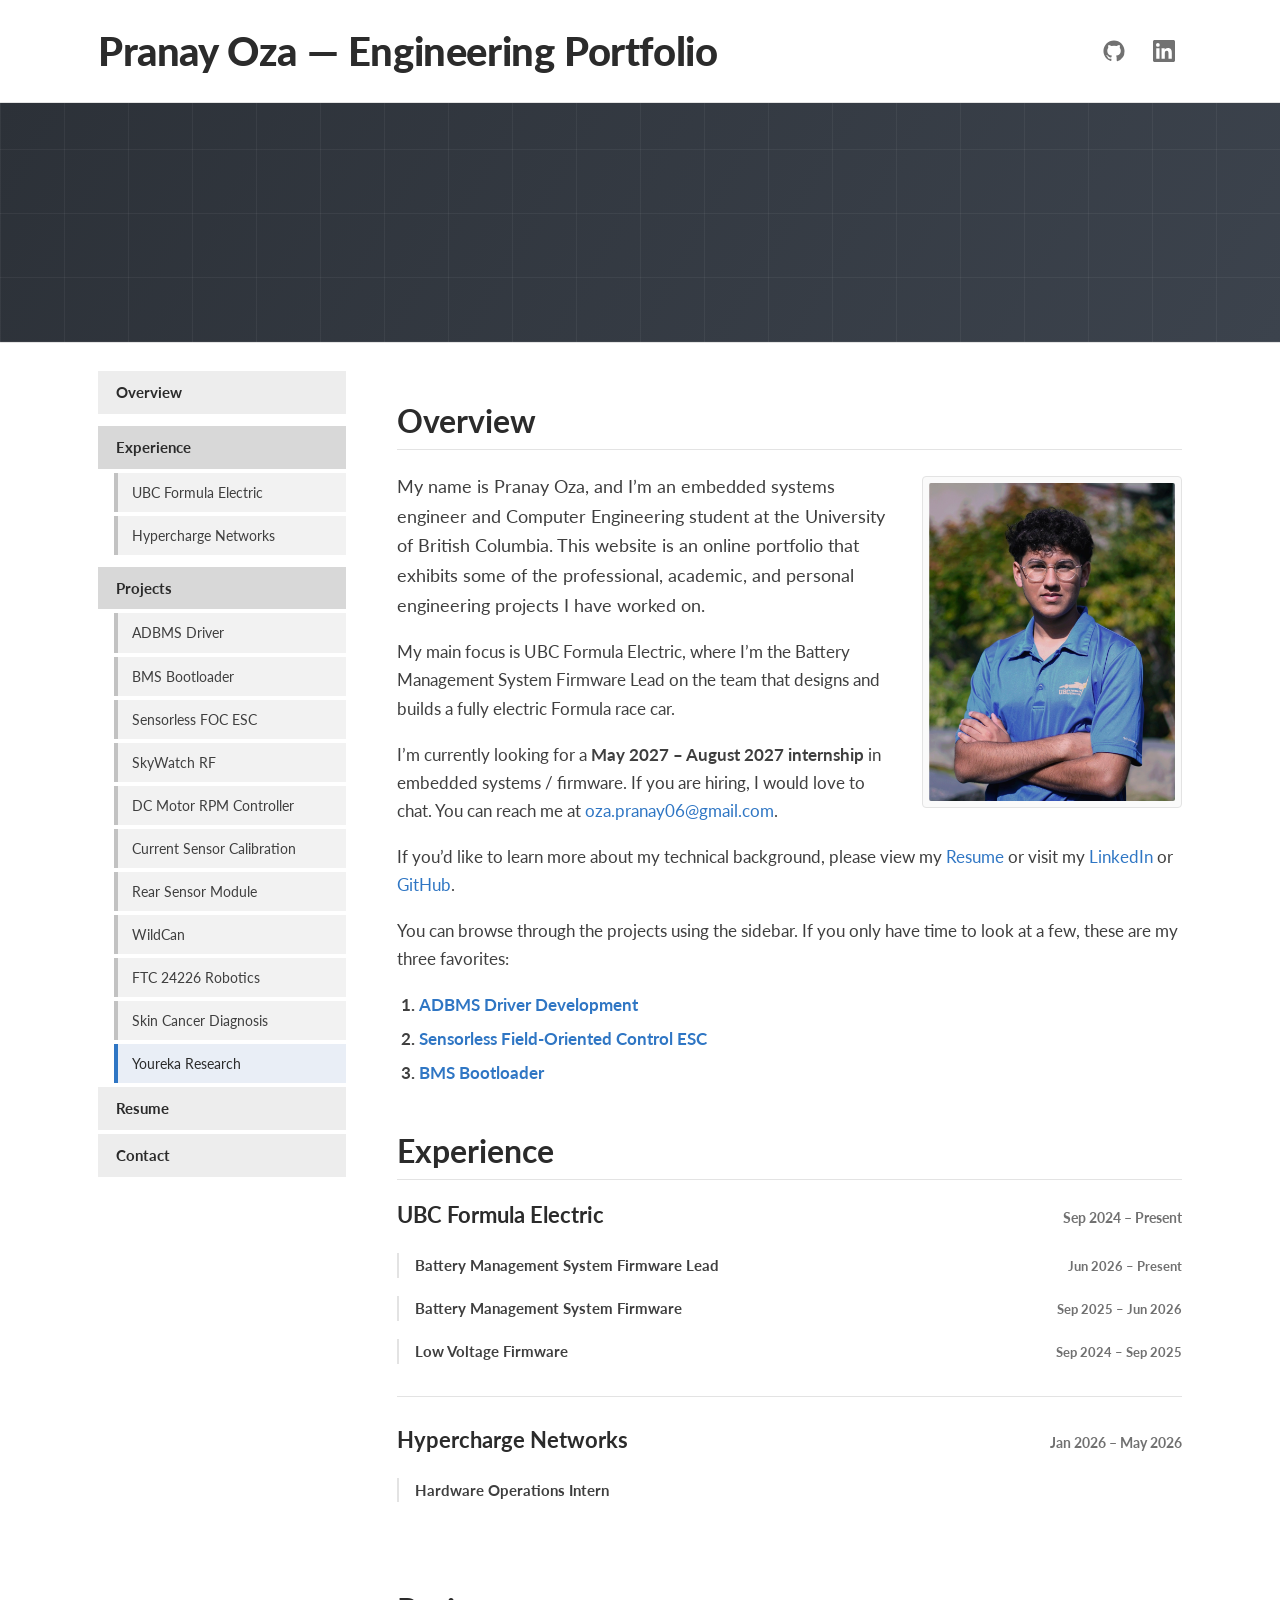
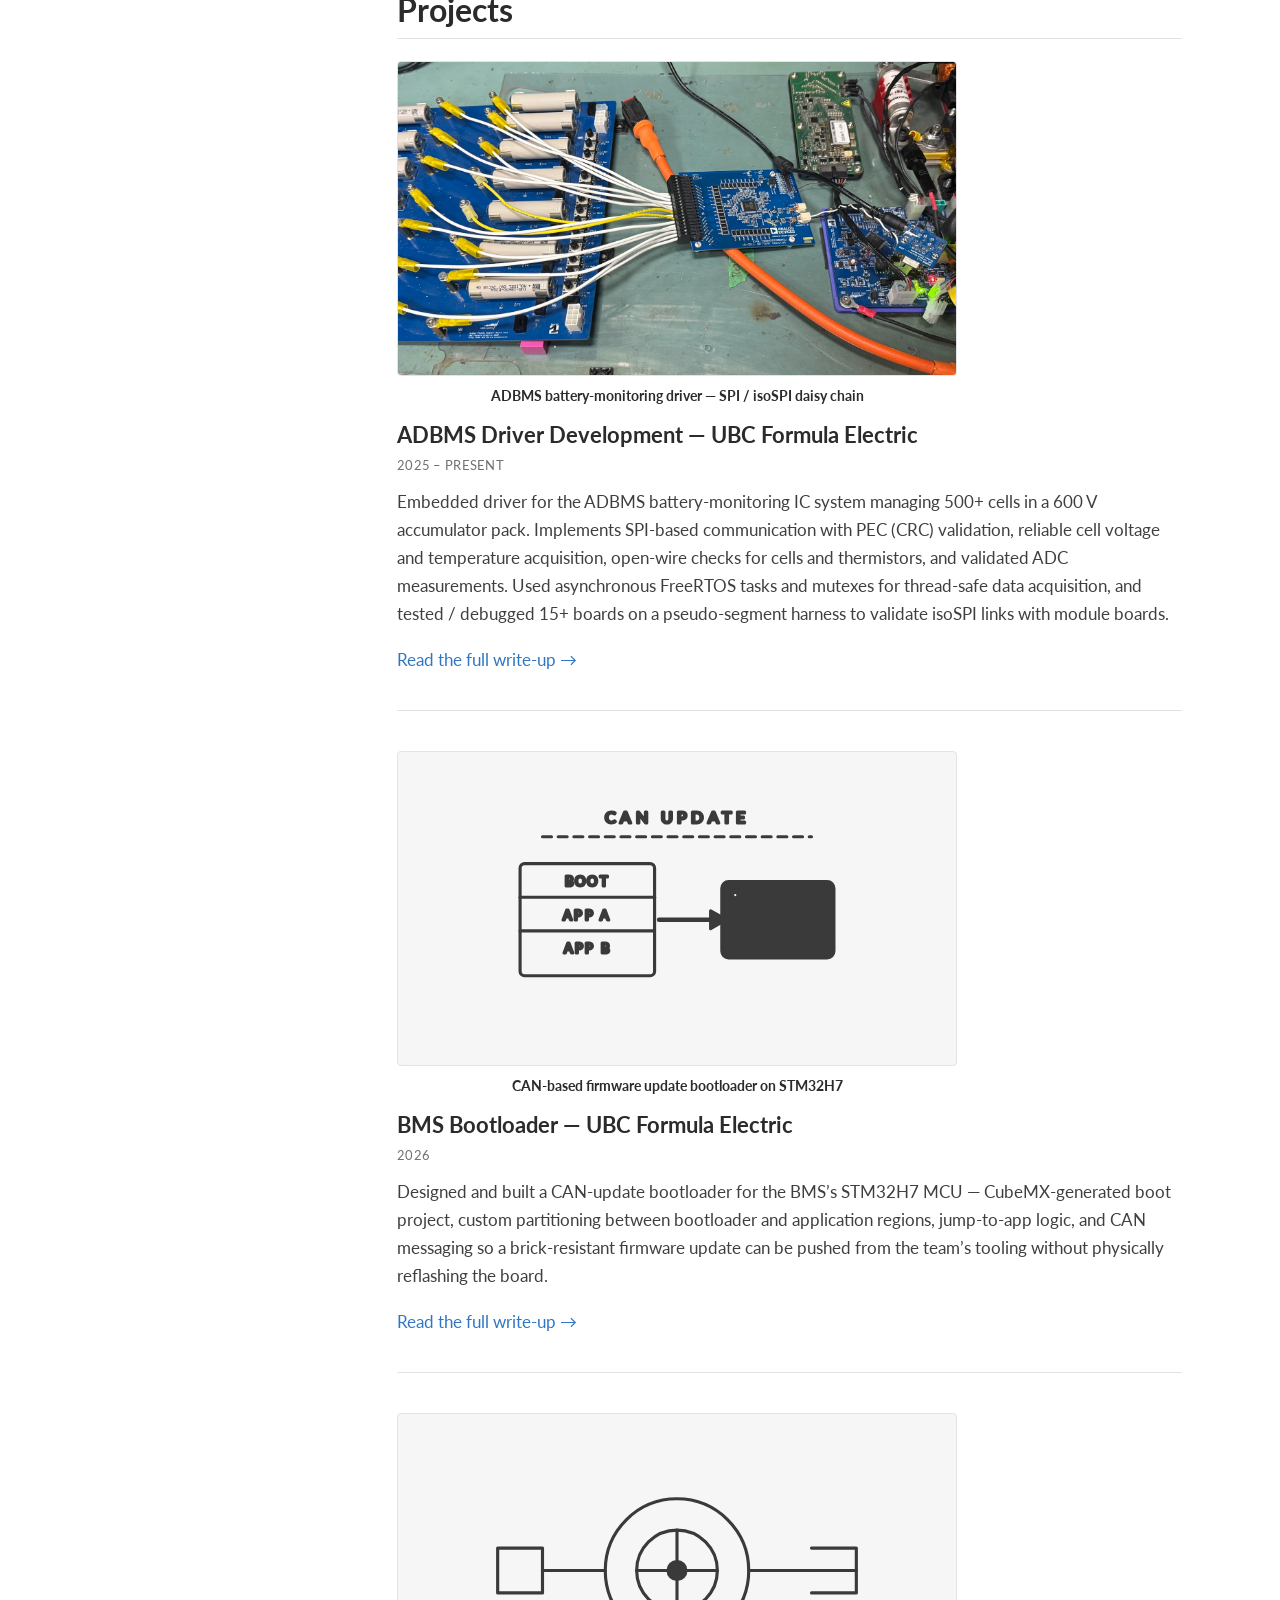
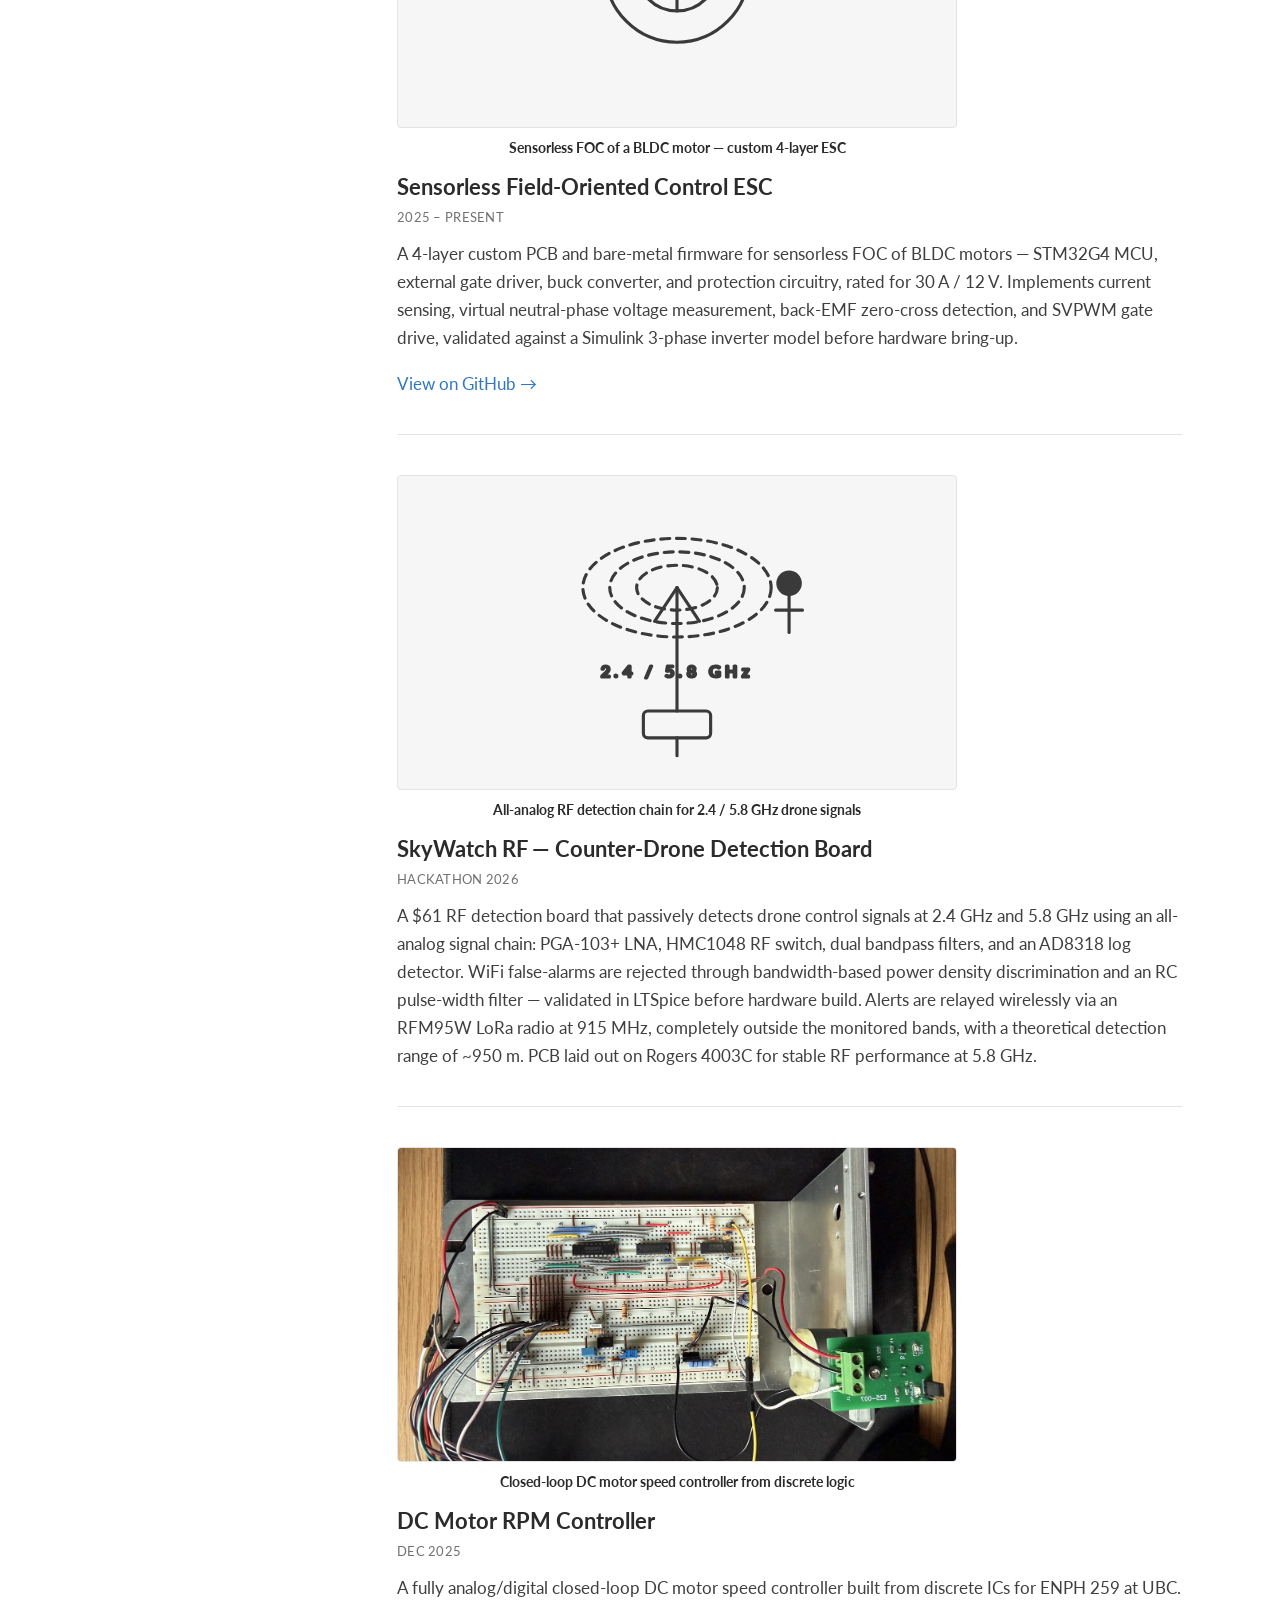
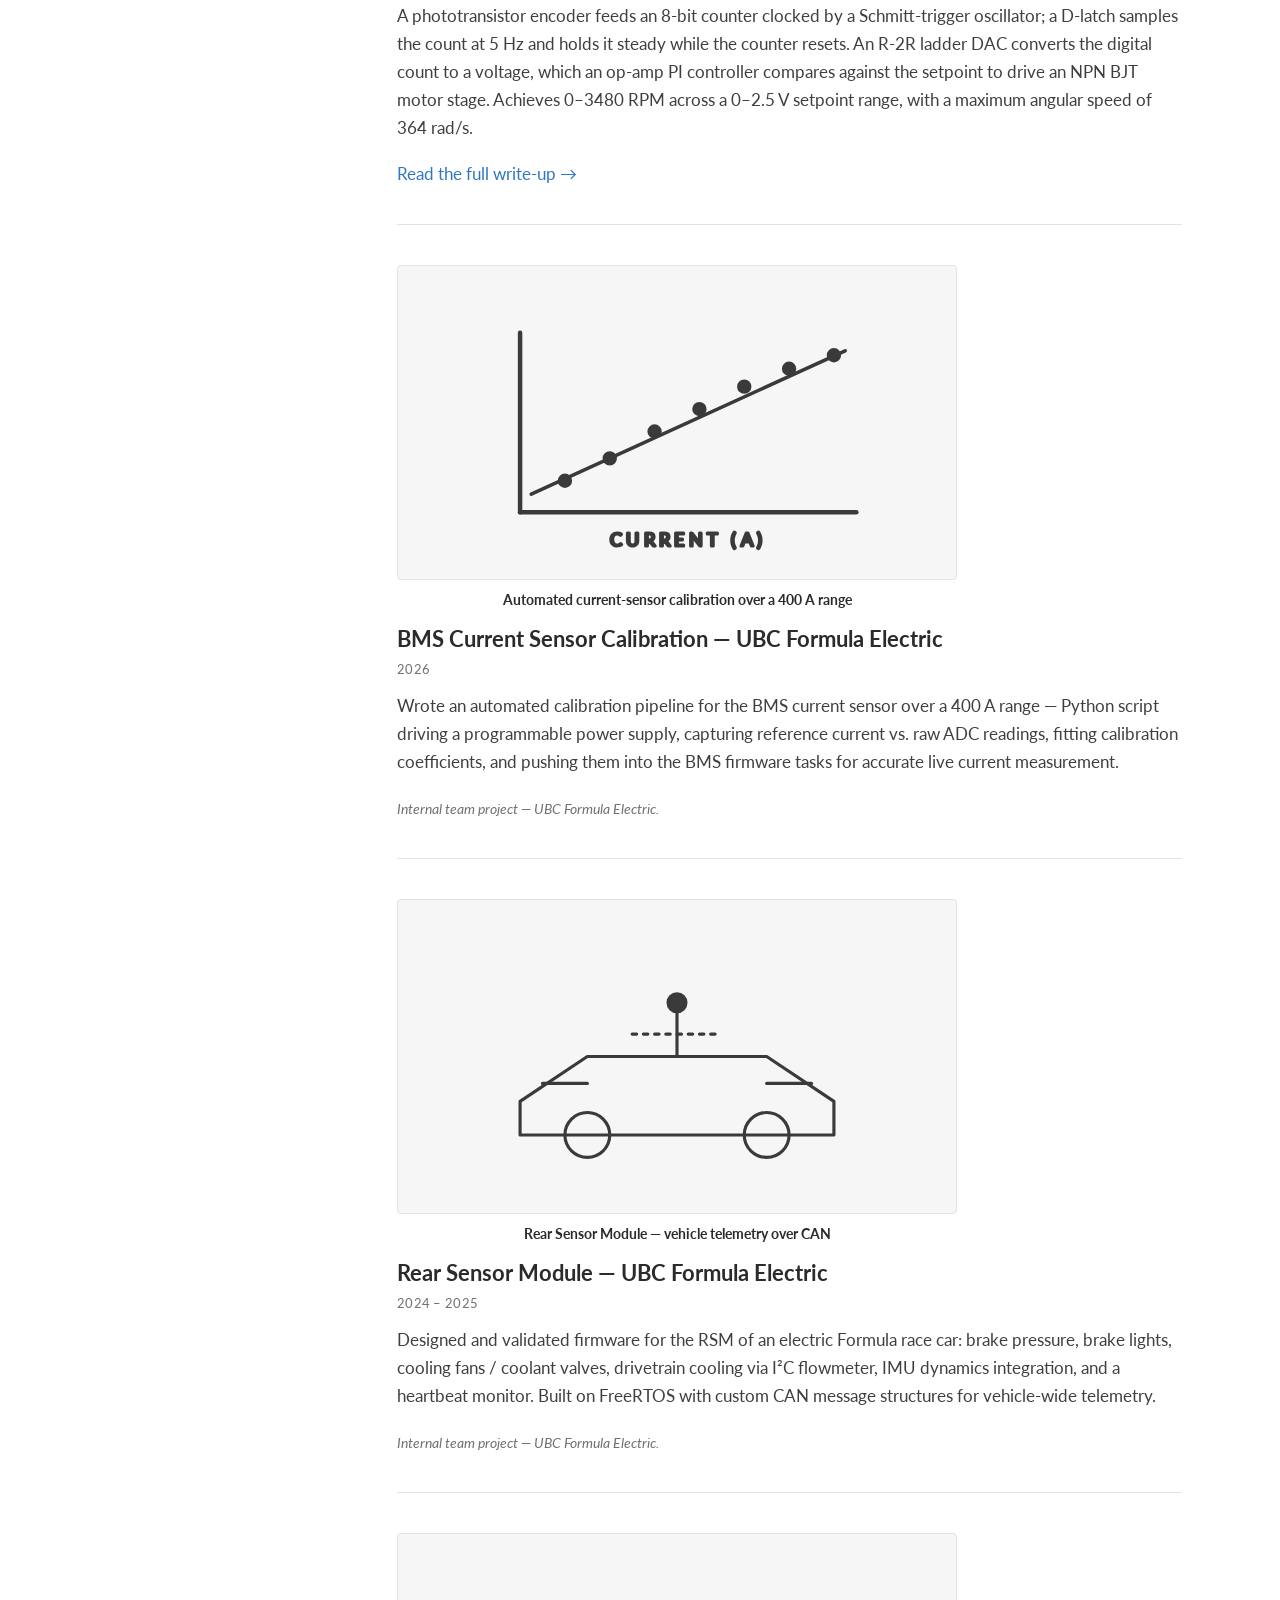
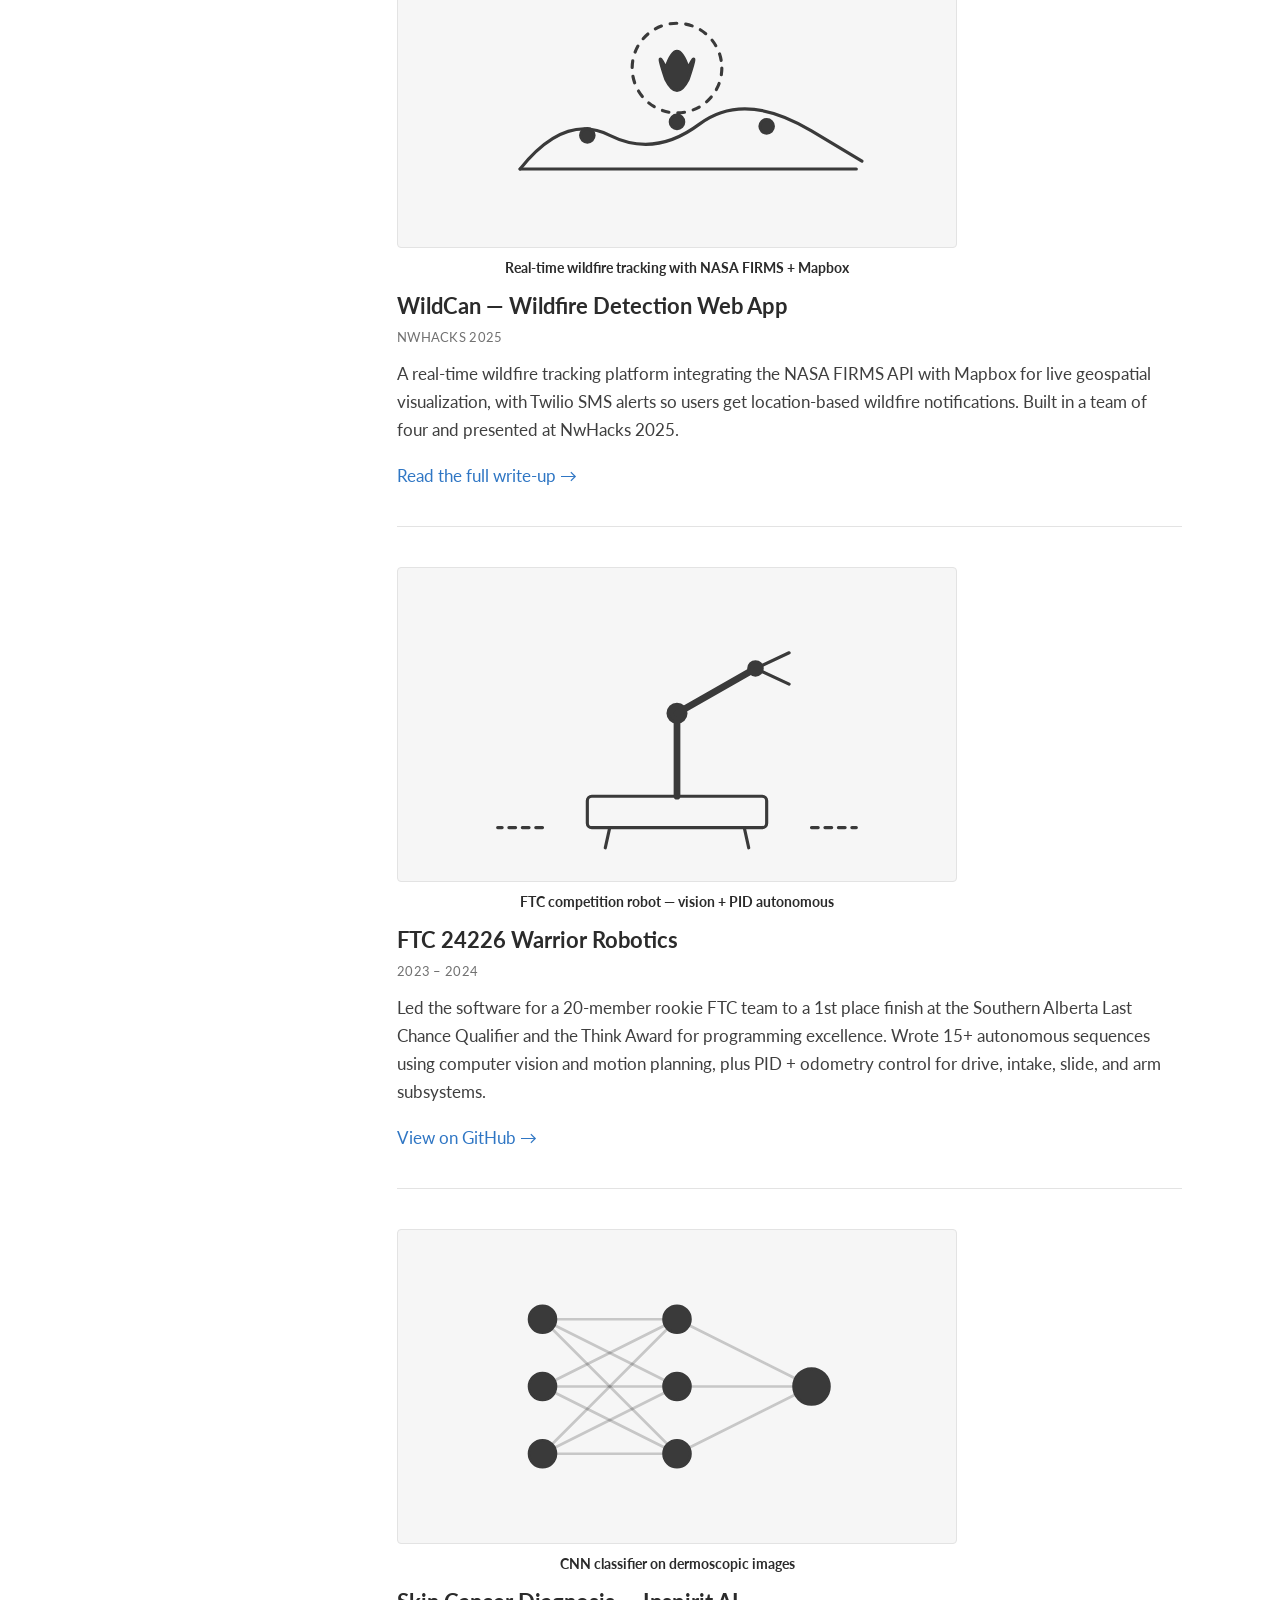
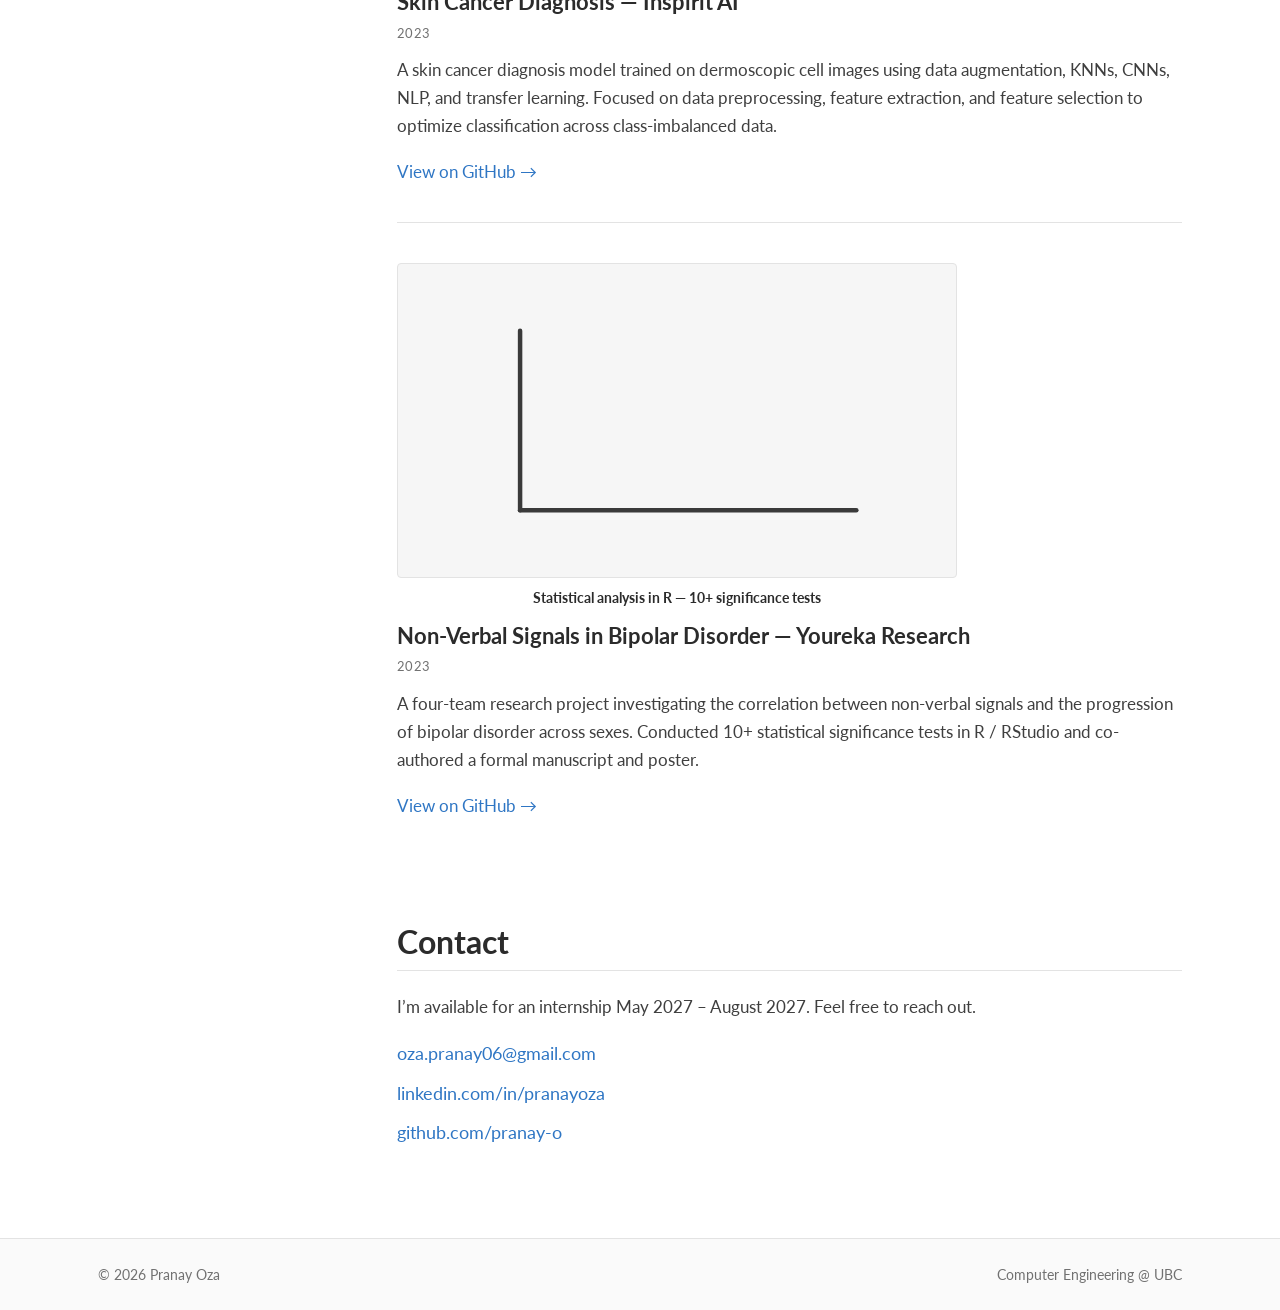
==== index.html @ 526ee26c "Add WildCan write-up page with live-app screenshots; sidebar sticky, date-only project metas, overvi" ====
<!doctype html>
<html lang="en">
<head>
  <meta charset="utf-8" />
  <meta name="viewport" content="width=device-width, initial-scale=1" />
  <title>Pranay Oza — Portfolio</title>
  <meta name="description" content="Pranay Oza — Computer Engineering student at UBC and embedded systems / firmware engineer. Portfolio of professional, academic, and personal engineering projects." />
  <link rel="icon" type="image/svg+xml" href="assets/favicon.svg" />
  <link rel="preconnect" href="https://fonts.googleapis.com" />
  <link rel="preconnect" href="https://fonts.gstatic.com" crossorigin />
  <link rel="stylesheet" href="https://fonts.googleapis.com/css2?family=Lato:wght@400;700;900&display=swap" />
  <link rel="stylesheet" href="styles.css" />
</head>
<body>
  <div class="topbar">
    <div class="topbar-inner">
      <h1 class="site-title">Pranay Oza &mdash; Engineering Portfolio</h1>
      <div class="topbar-socials">
        <a href="https://github.com/pranay-o" target="_blank" rel="noopener" aria-label="GitHub">
          <svg width="22" height="22" viewBox="0 0 24 24" fill="currentColor" aria-hidden="true"><path d="M12 .5C5.65.5.5 5.65.5 12c0 5.08 3.29 9.39 7.86 10.91.58.11.79-.25.79-.56v-2c-3.2.7-3.87-1.36-3.87-1.36-.52-1.32-1.27-1.67-1.27-1.67-1.04-.71.08-.7.08-.7 1.15.08 1.76 1.18 1.76 1.18 1.02 1.75 2.68 1.25 3.34.96.1-.74.4-1.25.72-1.54-2.55-.29-5.24-1.28-5.24-5.69 0-1.26.45-2.29 1.18-3.1-.12-.29-.51-1.46.11-3.04 0 0 .97-.31 3.18 1.18a11 11 0 0 1 5.78 0c2.21-1.49 3.18-1.18 3.18-1.18.62 1.58.23 2.75.11 3.04.74.81 1.18 1.84 1.18 3.1 0 4.42-2.69 5.39-5.26 5.68.41.36.78 1.05.78 2.13v3.16c0 .31.21.68.8.56A11.51 11.51 0 0 0 23.5 12C23.5 5.65 18.35.5 12 .5Z"/></svg>
        </a>
        <a href="https://www.linkedin.com/in/pranayoza/" target="_blank" rel="noopener" aria-label="LinkedIn">
          <svg width="22" height="22" viewBox="0 0 24 24" fill="currentColor" aria-hidden="true"><path d="M20.45 20.45h-3.55v-5.57c0-1.33-.02-3.05-1.86-3.05-1.86 0-2.15 1.45-2.15 2.95v5.67H9.34V9h3.41v1.56h.05c.48-.9 1.65-1.86 3.4-1.86 3.64 0 4.31 2.4 4.31 5.51v6.24ZM5.34 7.43a2.06 2.06 0 1 1 0-4.13 2.06 2.06 0 0 1 0 4.13Zm1.78 13.02H3.56V9h3.56v11.45ZM22.22 0H1.77C.79 0 0 .77 0 1.72v20.56C0 23.23.79 24 1.77 24h20.45c.99 0 1.78-.77 1.78-1.72V1.72C24 .77 23.21 0 22.22 0Z"/></svg>
        </a>
      </div>
    </div>
  </div>

  <div class="banner" aria-hidden="true"></div>

  <div class="layout">
    <aside class="sidebar">
      <button class="menu-toggle" aria-expanded="false" aria-controls="side-nav">Menu &#9662;</button>
      <nav id="side-nav" class="side-nav" aria-label="Portfolio sections">
        <a href="#overview" class="side-link active">Overview</a>

        <span class="side-link side-header">Experience</span>
        <a href="#exp-fe" class="side-link side-sub">UBC Formula Electric</a>
        <a href="#exp-hc" class="side-link side-sub">Hypercharge Networks</a>

        <span class="side-link side-header">Projects</span>
        <a href="#p-adbms" class="side-link side-sub">ADBMS Driver</a>
        <a href="#p-bootloader" class="side-link side-sub">BMS Bootloader</a>
        <a href="#p-foc" class="side-link side-sub">Sensorless FOC ESC</a>
        <a href="#p-skywatch" class="side-link side-sub">SkyWatch RF</a>
        <a href="#p-rpm" class="side-link side-sub">DC Motor RPM Controller</a>
        <a href="#p-calibration" class="side-link side-sub">Current Sensor Calibration</a>
        <a href="#p-rsm" class="side-link side-sub">Rear Sensor Module</a>
        <a href="#p-wildcan" class="side-link side-sub">WildCan</a>
        <a href="#p-ftc" class="side-link side-sub">FTC 24226 Robotics</a>
        <a href="#p-skin" class="side-link side-sub">Skin Cancer Diagnosis</a>
        <a href="#p-research" class="side-link side-sub">Youreka Research</a>

        <a href="resume.html" class="side-link">Resume</a>
        <a href="#contact" class="side-link">Contact</a>
      </nav>
    </aside>

    <main class="doc">

      <!-- ============ OVERVIEW ============ -->
      <section id="overview" class="doc-section" data-animate>
        <h2>Overview</h2>
        <div class="overview-photo">
          <img src="assets/headshot.jpg" alt="Pranay Oza" />
        </div>
        <p class="doc-lede">
          My name is Pranay Oza, and I&rsquo;m an embedded systems engineer and Computer Engineering student at the University of British Columbia. This website is an online portfolio that exhibits some of the professional, academic, and personal engineering projects I have worked on.
        </p>
        <p>
          My main focus is UBC Formula Electric, where I&rsquo;m the Battery Management System Firmware Lead on the team that designs and builds a fully electric Formula race car.
        </p>
        <p>I&rsquo;m currently looking for a <strong>May 2027 &ndash; August 2027 internship</strong> in embedded systems / firmware. If you are hiring, I would love to chat. You can reach me at <a href="mailto:oza.pranay06@gmail.com">oza.pranay06@gmail.com</a>.</p>
        <p>If you&rsquo;d like to learn more about my technical background, please view my <a href="resume.html">Resume</a> or visit my <a href="https://www.linkedin.com/in/pranayoza/" target="_blank" rel="noopener">LinkedIn</a> or <a href="https://github.com/pranay-o" target="_blank" rel="noopener">GitHub</a>.</p>
        <p>You can browse through the projects using the sidebar. If you only have time to look at a few, these are my three favorites:</p>
        <ol class="fav-list">
          <li><a href="adbms-driver.html">ADBMS Driver Development</a></li>
          <li><a href="https://github.com/pranay-o" target="_blank" rel="noopener">Sensorless Field-Oriented Control ESC</a></li>
          <li><a href="bms-bootloader.html">BMS Bootloader</a></li>
        </ol>
      </section>

      <!-- ============ EXPERIENCE ============ -->
      <section class="doc-section" data-animate>
        <h2>Experience</h2>

        <div id="exp-fe" class="entry">
          <div class="entry-head">
            <h3>UBC Formula Electric</h3>
            <span class="entry-date">Sep 2024 &ndash; Present</span>
          </div>
          <div class="entry-sub">
            <div class="entry-sub-head">
              <p class="entry-sub-title">Battery Management System Firmware Lead</p>
              <span class="entry-sub-date">Jun 2026 &ndash; Present</span>
            </div>
          </div>

          <div class="entry-sub">
            <div class="entry-sub-head">
              <p class="entry-sub-title">Battery Management System Firmware</p>
              <span class="entry-sub-date">Sep 2025 &ndash; Jun 2026</span>
            </div>
          </div>

          <div class="entry-sub">
            <div class="entry-sub-head">
              <p class="entry-sub-title">Low Voltage Firmware</p>
              <span class="entry-sub-date">Sep 2024 &ndash; Sep 2025</span>
            </div>
          </div>
        </div>

        <div id="exp-hc" class="entry">
          <div class="entry-head">
            <h3>Hypercharge Networks</h3>
            <span class="entry-date">Jan 2026 &ndash; May 2026</span>
          </div>
          <div class="entry-sub">
            <div class="entry-sub-head">
              <p class="entry-sub-title">Hardware Operations Intern</p>
            </div>
          </div>
        </div>
      </section>

      <!-- ============ PROJECTS ============ -->
      <section class="doc-section" data-animate>
        <h2>Projects</h2>

        <article id="p-adbms" class="project-block">
          <figure class="figure">
            <div class="figure-frame figure-frame--photo">
              <img class="figure-photo" src="assets/adbms-segment-test.jpg" alt="Pseudo-segment test harness: a UBC Formula Electric segment board populated with 18650 Molicel cells, wired into an Analog Devices 16-cell ADBMS battery-monitor evaluation board and a BMS board over CAN" loading="lazy" />
            </div>
            <figcaption class="figure-cap">ADBMS battery-monitoring driver &mdash; SPI / isoSPI daisy chain</figcaption>
          </figure>
          <h3>ADBMS Driver Development &mdash; UBC Formula Electric</h3>
          <p class="project-meta"><span>2025 &ndash; Present</span></p>
          <p>Embedded driver for the ADBMS battery-monitoring IC system managing 500+ cells in a 600&nbsp;V accumulator pack. Implements SPI-based communication with PEC (CRC) validation, reliable cell voltage and temperature acquisition, open-wire checks for cells and thermistors, and validated ADC measurements. Used asynchronous FreeRTOS tasks and mutexes for thread-safe data acquisition, and tested / debugged 15+ boards on a pseudo-segment harness to validate isoSPI links with module boards.</p>
          <a href="adbms-driver.html">Read the full write-up &rarr;</a>
        </article>

        <article id="p-bootloader" class="project-block">
          <figure class="figure">
            <div class="figure-frame art-bootloader" aria-hidden="true">
              <svg viewBox="0 0 200 120" class="art-svg">
                <g fill="none" stroke="currentColor" stroke-width="1.4" stroke-linecap="round" stroke-linejoin="round">
                  <rect x="30" y="40" width="60" height="50" rx="2"/>
                  <line x1="30" y1="55" x2="90" y2="55"/><line x1="30" y1="70" x2="90" y2="70"/>
                  <text x="60" y="50" text-anchor="middle" font-family="Lato" font-size="6" fill="currentColor" letter-spacing="1">BOOT</text>
                  <text x="60" y="65" text-anchor="middle" font-family="Lato" font-size="6" fill="currentColor" letter-spacing="1">APP A</text>
                  <text x="60" y="80" text-anchor="middle" font-family="Lato" font-size="6" fill="currentColor" letter-spacing="1">APP B</text>
                  <line class="pulse-line" x1="92" y1="65" x2="118" y2="65" stroke-width="2"/>
                  <polygon class="pulse-line" points="115,61 122,65 115,69" fill="currentColor" style="animation-delay:.2s"/>
                  <rect x="120" y="48" width="50" height="34" rx="3" fill="currentColor"/>
                  <circle cx="126" cy="54" r="1.2" fill="#f6f6f6"/>
                  <text x="145" y="69" text-anchor="middle" font-family="Lato" font-size="8" fill="#f6f6f6" letter-spacing="1">STM32H7</text>
                  <line class="pulse-line" x1="40" y1="28" x2="160" y2="28" stroke-dasharray="4 3"/>
                  <text x="100" y="22" text-anchor="middle" font-family="Lato" font-size="7" fill="currentColor" letter-spacing="2">CAN UPDATE</text>
                </g>
              </svg>
            </div>
            <figcaption class="figure-cap">CAN-based firmware update bootloader on STM32H7</figcaption>
          </figure>
          <h3>BMS Bootloader &mdash; UBC Formula Electric</h3>
          <p class="project-meta"><span>2026</span></p>
          <p>Designed and built a CAN-update bootloader for the BMS&rsquo;s STM32H7 MCU &mdash; CubeMX-generated boot project, custom partitioning between bootloader and application regions, jump-to-app logic, and CAN messaging so a brick-resistant firmware update can be pushed from the team&rsquo;s tooling without physically reflashing the board.</p>
          <a href="bms-bootloader.html">Read the full write-up &rarr;</a>
        </article>

        <article id="p-foc" class="project-block">
          <figure class="figure">
            <div class="figure-frame art-motor" aria-hidden="true">
              <svg viewBox="0 0 200 120" class="art-svg">
                <g fill="none" stroke="currentColor" stroke-width="1.4" stroke-linecap="round" stroke-linejoin="round">
                  <circle class="spin-slow" cx="100" cy="60" r="32" style="transform-origin: 100px 60px"/>
                  <g class="spin-med" style="transform-origin: 100px 60px">
                    <circle cx="100" cy="60" r="18"/><line x1="100" y1="42" x2="100" y2="78"/><line x1="82" y1="60" x2="118" y2="60"/>
                  </g>
                  <circle cx="100" cy="60" r="4" fill="currentColor"/>
                  <line x1="68" y1="60" x2="40" y2="60"/><rect x="20" y="50" width="20" height="20"/>
                  <line x1="132" y1="60" x2="160" y2="60"/><path d="M160 50 L180 50 L180 70 L160 70" />
                  <line class="pulse-line" x1="160" y1="60" x2="180" y2="60"/>
                </g>
              </svg>
            </div>
            <figcaption class="figure-cap">Sensorless FOC of a BLDC motor &mdash; custom 4-layer ESC</figcaption>
          </figure>
          <h3>Sensorless Field-Oriented Control ESC</h3>
          <p class="project-meta"><span>2025 &ndash; Present</span></p>
          <p>A 4-layer custom PCB and bare-metal firmware for sensorless FOC of BLDC motors &mdash; STM32G4 MCU, external gate driver, buck converter, and protection circuitry, rated for 30&nbsp;A / 12&nbsp;V. Implements current sensing, virtual neutral-phase voltage measurement, back-EMF zero-cross detection, and SVPWM gate drive, validated against a Simulink 3-phase inverter model before hardware bring-up.</p>
          <a href="https://github.com/pranay-o" target="_blank" rel="noopener">View on GitHub &rarr;</a>
        </article>

        <article id="p-skywatch" class="project-block">
          <figure class="figure">
            <div class="figure-frame art-skywatch" aria-hidden="true">
              <svg viewBox="0 0 200 120" class="art-svg">
                <g fill="none" stroke="currentColor" stroke-width="1.4" stroke-linecap="round" stroke-linejoin="round">
                  <line x1="100" y1="95" x2="100" y2="40"/><line x1="100" y1="40" x2="90" y2="55"/><line x1="100" y1="40" x2="110" y2="55"/>
                  <ellipse class="pulse-line" cx="100" cy="40" rx="18" ry="10" stroke-dasharray="4 3"/>
                  <ellipse class="pulse-line" cx="100" cy="40" rx="30" ry="16" stroke-dasharray="4 3" style="animation-delay:.2s"/>
                  <ellipse class="pulse-line" cx="100" cy="40" rx="42" ry="22" stroke-dasharray="4 3" style="animation-delay:.4s"/>
                  <rect x="85" y="95" width="30" height="12" rx="2"/><line x1="100" y1="107" x2="100" y2="115"/>
                  <circle class="net-node" cx="150" cy="38" r="5" fill="currentColor" style="animation-delay:.3s"/>
                  <line x1="150" y1="43" x2="150" y2="60"/><line x1="144" y1="50" x2="156" y2="50"/>
                  <text x="100" y="80" text-anchor="middle" font-family="Lato" font-size="7" fill="currentColor" letter-spacing="2">2.4 / 5.8 GHz</text>
                </g>
              </svg>
            </div>
            <figcaption class="figure-cap">All-analog RF detection chain for 2.4 / 5.8&nbsp;GHz drone signals</figcaption>
          </figure>
          <h3>SkyWatch RF &mdash; Counter-Drone Detection Board</h3>
          <p class="project-meta"><span>Hackathon 2026</span></p>
          <p>A $61 RF detection board that passively detects drone control signals at 2.4&nbsp;GHz and 5.8&nbsp;GHz using an all-analog signal chain: PGA-103+ LNA, HMC1048 RF switch, dual bandpass filters, and an AD8318 log detector. WiFi false-alarms are rejected through bandwidth-based power density discrimination and an RC pulse-width filter &mdash; validated in LTSpice before hardware build. Alerts are relayed wirelessly via an RFM95W LoRa radio at 915&nbsp;MHz, completely outside the monitored bands, with a theoretical detection range of ~950&nbsp;m. PCB laid out on Rogers 4003C for stable RF performance at 5.8&nbsp;GHz.</p>
        </article>

        <article id="p-rpm" class="project-block">
          <figure class="figure">
            <div class="figure-frame figure-frame--photo">
              <img class="figure-photo" src="assets/dc-motor-controller.jpg" alt="Breadboard DC motor speed controller built from discrete logic ICs, mounted on an aluminum bracket with the optical encoder board" />
            </div>
            <figcaption class="figure-cap">Closed-loop DC motor speed controller from discrete logic</figcaption>
          </figure>
          <h3>DC Motor RPM Controller</h3>
          <p class="project-meta"><span>Dec 2025</span></p>
          <p>A fully analog/digital closed-loop DC motor speed controller built from discrete ICs for ENPH 259 at UBC. A phototransistor encoder feeds an 8-bit counter clocked by a Schmitt-trigger oscillator; a D-latch samples the count at 5&nbsp;Hz and holds it steady while the counter resets. An R-2R ladder DAC converts the digital count to a voltage, which an op-amp PI controller compares against the setpoint to drive an NPN BJT motor stage. Achieves 0&ndash;3480&nbsp;RPM across a 0&ndash;2.5&nbsp;V setpoint range, with a maximum angular speed of 364&nbsp;rad/s.</p>
          <a href="dc-motor-controller.html">Read the full write-up &rarr;</a>
        </article>

        <article id="p-calibration" class="project-block">
          <figure class="figure">
            <div class="figure-frame art-calibration" aria-hidden="true">
              <svg viewBox="0 0 200 120" class="art-svg">
                <g fill="none" stroke="currentColor" stroke-width="1.4" stroke-linecap="round" stroke-linejoin="round">
                  <line x1="30" y1="100" x2="180" y2="100" stroke-width="2"/><line x1="30" y1="100" x2="30" y2="20" stroke-width="2"/>
                  <line class="draw-line" x1="35" y1="92" x2="175" y2="28" pathLength="100" stroke-width="1.6"/>
                  <circle class="net-node" cx="50" cy="86" r="2.5" fill="currentColor"/>
                  <circle class="net-node" cx="70" cy="76" r="2.5" fill="currentColor" style="animation-delay:.1s"/>
                  <circle class="net-node" cx="90" cy="64" r="2.5" fill="currentColor" style="animation-delay:.2s"/>
                  <circle class="net-node" cx="110" cy="54" r="2.5" fill="currentColor" style="animation-delay:.3s"/>
                  <circle class="net-node" cx="130" cy="44" r="2.5" fill="currentColor" style="animation-delay:.4s"/>
                  <circle class="net-node" cx="150" cy="36" r="2.5" fill="currentColor" style="animation-delay:.5s"/>
                  <circle class="net-node" cx="170" cy="30" r="2.5" fill="currentColor" style="animation-delay:.6s"/>
                  <text x="105" y="115" text-anchor="middle" font-family="Lato" font-size="8" fill="currentColor" letter-spacing="2">CURRENT (A)</text>
                </g>
              </svg>
            </div>
            <figcaption class="figure-cap">Automated current-sensor calibration over a 400&nbsp;A range</figcaption>
          </figure>
          <h3>BMS Current Sensor Calibration &mdash; UBC Formula Electric</h3>
          <p class="project-meta"><span>2026</span></p>
          <p>Wrote an automated calibration pipeline for the BMS current sensor over a 400&nbsp;A range &mdash; Python script driving a programmable power supply, capturing reference current vs. raw ADC readings, fitting calibration coefficients, and pushing them into the BMS firmware tasks for accurate live current measurement.</p>
          <span class="project-note">Internal team project &mdash; UBC Formula Electric.</span>
        </article>

        <article id="p-rsm" class="project-block">
          <figure class="figure">
            <div class="figure-frame art-rsm" aria-hidden="true">
              <svg viewBox="0 0 200 120" class="art-svg">
                <g fill="none" stroke="currentColor" stroke-width="1.4" stroke-linecap="round" stroke-linejoin="round">
                  <path d="M30 80 L60 60 L140 60 L170 80 L170 95 L30 95 Z"/>
                  <circle cx="60" cy="95" r="10"/><circle cx="140" cy="95" r="10"/>
                  <line x1="100" y1="60" x2="100" y2="40"/><circle class="net-node" cx="100" cy="36" r="4" fill="currentColor"/>
                  <line class="pulse-line" x1="80" y1="50" x2="120" y2="50" stroke-dasharray="2 3"/>
                  <line class="pulse-line" x1="40" y1="72" x2="60" y2="72" style="animation-delay:.3s"/>
                  <line class="pulse-line" x1="140" y1="72" x2="160" y2="72" style="animation-delay:.5s"/>
                </g>
              </svg>
            </div>
            <figcaption class="figure-cap">Rear Sensor Module &mdash; vehicle telemetry over CAN</figcaption>
          </figure>
          <h3>Rear Sensor Module &mdash; UBC Formula Electric</h3>
          <p class="project-meta"><span>2024 &ndash; 2025</span></p>
          <p>Designed and validated firmware for the RSM of an electric Formula race car: brake pressure, brake lights, cooling fans / coolant valves, drivetrain cooling via I&sup2;C flowmeter, IMU dynamics integration, and a heartbeat monitor. Built on FreeRTOS with custom CAN message structures for vehicle-wide telemetry.</p>
          <span class="project-note">Internal team project &mdash; UBC Formula Electric.</span>
        </article>

        <article id="p-wildcan" class="project-block">
          <figure class="figure">
            <div class="figure-frame art-wildfire" aria-hidden="true">
              <svg viewBox="0 0 200 120" class="art-svg">
                <g fill="none" stroke="currentColor" stroke-width="1.4" stroke-linecap="round" stroke-linejoin="round">
                  <path d="M30 95 Q50 70 70 80 T110 75 T160 78 T180 90"/><path d="M30 95 L180 95"/>
                  <circle class="net-node" cx="60" cy="80" r="3" fill="currentColor"/>
                  <circle class="net-node" cx="100" cy="74" r="3" fill="currentColor" style="animation-delay:.2s"/>
                  <circle class="net-node" cx="140" cy="76" r="3" fill="currentColor" style="animation-delay:.4s"/>
                  <g class="pulse-line"><path d="M95 50 Q100 35 105 50 Q110 40 105 55 Q100 65 95 55 Q90 40 95 50 Z" fill="currentColor"/></g>
                  <circle cx="100" cy="50" r="20" stroke-dasharray="3 4"/>
                </g>
              </svg>
            </div>
            <figcaption class="figure-cap">Real-time wildfire tracking with NASA FIRMS + Mapbox</figcaption>
          </figure>
          <h3>WildCan &mdash; Wildfire Detection Web App</h3>
          <p class="project-meta"><span>NwHacks 2025</span></p>
          <p>A real-time wildfire tracking platform integrating the NASA FIRMS API with Mapbox for live geospatial visualization, with Twilio SMS alerts so users get location-based wildfire notifications. Built in a team of four and presented at NwHacks 2025.</p>
          <a href="wildcan.html">Read the full write-up &rarr;</a>
        </article>

        <article id="p-ftc" class="project-block">
          <figure class="figure">
            <div class="figure-frame art-robot" aria-hidden="true">
              <svg viewBox="0 0 200 120" class="art-svg">
                <g fill="none" stroke="currentColor" stroke-width="1.4" stroke-linecap="round" stroke-linejoin="round">
                  <rect x="60" y="92" width="80" height="14" rx="2"/><line x1="70" y1="106" x2="68" y2="115"/><line x1="130" y1="106" x2="132" y2="115"/>
                  <g class="arm-swing" style="transform-origin: 100px 92px">
                    <line x1="100" y1="92" x2="100" y2="55" stroke-width="3"/><circle cx="100" cy="55" r="4" fill="currentColor"/>
                    <g style="transform-origin: 100px 55px" class="arm-swing-2">
                      <line x1="100" y1="55" x2="135" y2="35" stroke-width="3"/><circle cx="135" cy="35" r="3" fill="currentColor"/>
                      <path d="M135 35 L150 28 M135 35 L150 42"/>
                    </g>
                  </g>
                  <line x1="40" y1="106" x2="20" y2="106" stroke-dasharray="3 3"/><line x1="160" y1="106" x2="180" y2="106" stroke-dasharray="3 3"/>
                </g>
              </svg>
            </div>
            <figcaption class="figure-cap">FTC competition robot &mdash; vision + PID autonomous</figcaption>
          </figure>
          <h3>FTC 24226 Warrior Robotics</h3>
          <p class="project-meta"><span>2023 &ndash; 2024</span></p>
          <p>Led the software for a 20-member rookie FTC team to a 1st place finish at the Southern Alberta Last Chance Qualifier and the Think Award for programming excellence. Wrote 15+ autonomous sequences using computer vision and motion planning, plus PID + odometry control for drive, intake, slide, and arm subsystems.</p>
          <a href="https://github.com/pranay-o/FTC24226Robotics" target="_blank" rel="noopener">View on GitHub &rarr;</a>
        </article>

        <article id="p-skin" class="project-block">
          <figure class="figure">
            <div class="figure-frame art-ai" aria-hidden="true">
              <svg viewBox="0 0 200 120" class="art-svg">
                <g fill="none" stroke="currentColor" stroke-width="1.2" stroke-linecap="round" stroke-linejoin="round">
                  <line class="net-edge" x1="40" y1="30" x2="100" y2="30"/><line class="net-edge" x1="40" y1="30" x2="100" y2="60" style="animation-delay:.1s"/>
                  <line class="net-edge" x1="40" y1="30" x2="100" y2="90" style="animation-delay:.2s"/><line class="net-edge" x1="40" y1="60" x2="100" y2="30" style="animation-delay:.15s"/>
                  <line class="net-edge" x1="40" y1="60" x2="100" y2="60" style="animation-delay:.25s"/><line class="net-edge" x1="40" y1="60" x2="100" y2="90" style="animation-delay:.35s"/>
                  <line class="net-edge" x1="40" y1="90" x2="100" y2="30" style="animation-delay:.3s"/><line class="net-edge" x1="40" y1="90" x2="100" y2="60" style="animation-delay:.4s"/>
                  <line class="net-edge" x1="40" y1="90" x2="100" y2="90" style="animation-delay:.5s"/><line class="net-edge" x1="100" y1="30" x2="160" y2="60" style="animation-delay:.45s"/>
                  <line class="net-edge" x1="100" y1="60" x2="160" y2="60" style="animation-delay:.55s"/><line class="net-edge" x1="100" y1="90" x2="160" y2="60" style="animation-delay:.65s"/>
                  <circle class="net-node" cx="40" cy="30" r="6" fill="currentColor"/><circle class="net-node" cx="40" cy="60" r="6" fill="currentColor" style="animation-delay:.1s"/>
                  <circle class="net-node" cx="40" cy="90" r="6" fill="currentColor" style="animation-delay:.2s"/><circle class="net-node" cx="100" cy="30" r="6" fill="currentColor" style="animation-delay:.3s"/>
                  <circle class="net-node" cx="100" cy="60" r="6" fill="currentColor" style="animation-delay:.4s"/><circle class="net-node" cx="100" cy="90" r="6" fill="currentColor" style="animation-delay:.5s"/>
                  <circle class="net-node" cx="160" cy="60" r="8" fill="currentColor" style="animation-delay:.7s"/>
                </g>
              </svg>
            </div>
            <figcaption class="figure-cap">CNN classifier on dermoscopic images</figcaption>
          </figure>
          <h3>Skin Cancer Diagnosis &mdash; Inspirit AI</h3>
          <p class="project-meta"><span>2023</span></p>
          <p>A skin cancer diagnosis model trained on dermoscopic cell images using data augmentation, KNNs, CNNs, NLP, and transfer learning. Focused on data preprocessing, feature extraction, and feature selection to optimize classification across class-imbalanced data.</p>
          <a href="https://github.com/pranay-o/Inspirit-AI-Skin-Cancer-Diagnosis-2023" target="_blank" rel="noopener">View on GitHub &rarr;</a>
        </article>

        <article id="p-research" class="project-block">
          <figure class="figure">
            <div class="figure-frame art-research" aria-hidden="true">
              <svg viewBox="0 0 200 120" class="art-svg">
                <g fill="none" stroke="currentColor" stroke-width="1.4" stroke-linecap="round" stroke-linejoin="round">
                  <line x1="30" y1="100" x2="180" y2="100" stroke-width="2"/><line x1="30" y1="100" x2="30" y2="20" stroke-width="2"/>
                  <rect class="bar-rise" x="46" y="100" width="14" height="0" fill="currentColor"/>
                  <rect class="bar-rise" x="74" y="100" width="14" height="0" fill="currentColor" style="animation-delay:.1s"/>
                  <rect class="bar-rise" x="102" y="100" width="14" height="0" fill="currentColor" style="animation-delay:.2s"/>
                  <rect class="bar-rise" x="130" y="100" width="14" height="0" fill="currentColor" style="animation-delay:.3s"/>
                  <rect class="bar-rise" x="158" y="100" width="14" height="0" fill="currentColor" style="animation-delay:.4s"/>
                </g>
              </svg>
            </div>
            <figcaption class="figure-cap">Statistical analysis in R &mdash; 10+ significance tests</figcaption>
          </figure>
          <h3>Non-Verbal Signals in Bipolar Disorder &mdash; Youreka Research</h3>
          <p class="project-meta"><span>2023</span></p>
          <p>A four-team research project investigating the correlation between non-verbal signals and the progression of bipolar disorder across sexes. Conducted 10+ statistical significance tests in R / RStudio and co-authored a formal manuscript and poster.</p>
          <a href="https://github.com/pranay-o/Youreka-Non-Verbal-Signals-in-Bipolar-2023" target="_blank" rel="noopener">View on GitHub &rarr;</a>
        </article>
      </section>

      <!-- ============ CONTACT ============ -->
      <section id="contact" class="doc-section" data-animate>
        <h2>Contact</h2>
        <p>I&rsquo;m available for an internship May 2027 &ndash; August 2027. Feel free to reach out.</p>
        <ul class="contact-list">
          <li><a href="mailto:oza.pranay06@gmail.com">oza.pranay06@gmail.com</a></li>
          <li><a href="https://www.linkedin.com/in/pranayoza/" target="_blank" rel="noopener">linkedin.com/in/pranayoza</a></li>
          <li><a href="https://github.com/pranay-o" target="_blank" rel="noopener">github.com/pranay-o</a></li>
        </ul>
      </section>

    </main>
  </div>

  <footer class="site-footer">
    <div class="footer-inner">
      <span>&copy; 2026 Pranay Oza</span>
      <span>Computer Engineering @ UBC</span>
    </div>
  </footer>

  <script src="script.js" defer></script>
</body>
</html>
---- styles.css ----
:root {
  /* ---- clean documentation palette ---- */
  --c-bg: #ffffff;
  --c-text: #3f3f3f;
  --c-heading: #2b2b2b;
  --c-muted: #717171;
  --c-link: #2f76c4;
  --c-link-hover: #1b5395;
  --c-rule: #e3e3e3;

  --c-banner-a: #2c3138;
  --c-banner-b: #3c434d;

  /* sidebar */
  --c-side-item: #ededed;
  --c-side-item-hover: #e2e2e2;
  --c-side-header: #d8d8d8;
  --c-side-sub: #f2f2f2;
  --c-side-tab: #c2c2c2;
  --c-side-active-bg: #e9eef6;
  --c-side-active-bar: #2f76c4;

  --c-art: #3a3a3a;

  --font: "Lato", system-ui, -apple-system, "Segoe UI", Roboto, sans-serif;

  --content-max: 1180px;
  --sidebar-w: 248px;
  --easing: ease;
  --anim-dur: 0.55s;
}

*, *::before, *::after { box-sizing: border-box; }

html {
  scroll-behavior: smooth;
  scroll-padding-top: 24px;
  -webkit-text-size-adjust: 100%;
}

body {
  margin: 0;
  background: var(--c-bg);
  color: var(--c-text);
  font-family: var(--font);
  font-weight: 400;
  font-size: 17px;
  line-height: 1.65;
  -webkit-font-smoothing: antialiased;
  text-rendering: optimizeLegibility;
}

img, svg { display: block; max-width: 100%; }
ul { margin: 0; }

a { color: var(--c-link); text-decoration: none; }
a:hover { color: var(--c-link-hover); text-decoration: underline; }

h1, h2, h3, h4 {
  margin: 0;
  color: var(--c-heading);
  line-height: 1.25;
  font-weight: 700;
}

p { margin: 0 0 18px; }
p:last-child { margin-bottom: 0; }

/* ---------- top bar (title) ---------- */
.topbar {
  border-bottom: 1px solid var(--c-rule);
  background: var(--c-bg);
}
.topbar-inner {
  max-width: var(--content-max);
  margin: 0 auto;
  padding: 26px clamp(20px, 4vw, 48px);
  display: flex;
  align-items: center;
  justify-content: space-between;
  gap: 24px;
}
.site-title {
  font-size: clamp(26px, 3.4vw, 40px);
  font-weight: 900;
  letter-spacing: -0.01em;
  color: var(--c-heading);
}
.topbar-socials { display: flex; gap: 14px; }
.topbar-socials a {
  display: inline-flex;
  align-items: center;
  justify-content: center;
  width: 36px;
  height: 36px;
  color: var(--c-muted);
  border-radius: 6px;
  transition: color 0.15s var(--easing), background 0.15s var(--easing);
}
.topbar-socials a:hover { color: #fff; background: var(--c-link); }

/* ---------- banner ---------- */
.banner {
  height: clamp(150px, 22vw, 240px);
  background:
    repeating-linear-gradient(90deg, rgba(255,255,255,0.05) 0 1px, transparent 1px 64px),
    repeating-linear-gradient(0deg, rgba(255,255,255,0.05) 0 1px, transparent 1px 64px),
    linear-gradient(120deg, var(--c-banner-a), var(--c-banner-b));
  border-bottom: 1px solid var(--c-rule);
}

/* ---------- layout (sidebar | content) ---------- */
.layout {
  max-width: var(--content-max);
  margin: 0 auto;
  padding: 0 clamp(20px, 4vw, 48px);
  display: grid;
  grid-template-columns: var(--sidebar-w) minmax(0, 1fr);
  gap: clamp(28px, 4vw, 56px);
  align-items: start;
}

/* ---------- sidebar ---------- */
.sidebar {
  position: sticky;
  top: 0;
  align-self: start;
  max-height: 100vh;
  overflow-y: auto;
  padding: 28px 0 40px;
  /* hide scrollbar but keep it scrollable when taller than the viewport */
  scrollbar-width: none;
  -ms-overflow-style: none;
}
.sidebar::-webkit-scrollbar { width: 0; height: 0; }
.side-nav { display: flex; flex-direction: column; gap: 4px; }
.side-link {
  display: block;
  padding: 9px 14px;
  background: var(--c-side-item);
  color: var(--c-heading);
  font-weight: 700;
  font-size: 15px;
  border-left: 4px solid transparent;
  transition: background 0.12s var(--easing);
}
.side-link:hover { background: var(--c-side-item-hover); text-decoration: none; color: var(--c-heading); }

.side-header {
  margin-top: 8px;
  background: var(--c-side-header);
  font-weight: 700;
  font-size: 15px;
}
.side-header:hover { background: var(--c-side-header); }

.side-sub {
  margin-left: 16px;
  padding: 8px 14px;
  background: var(--c-side-sub);
  color: var(--c-text);
  font-weight: 400;
  font-size: 14px;
  border-left: 4px solid var(--c-side-tab);
}
.side-sub:hover { background: var(--c-side-item-hover); color: var(--c-heading); }

.side-link.active,
.side-sub.active {
  background: var(--c-side-active-bg);
  border-left-color: var(--c-side-active-bar);
  color: var(--c-heading);
}

/* ---------- content ---------- */
.doc {
  padding: 32px 0 80px;
  min-width: 0;
}
.doc-section { padding-top: 26px; }
.doc-section + .doc-section { margin-top: 18px; }

.doc h2 {
  font-size: clamp(24px, 2.6vw, 32px);
  padding-bottom: 8px;
  margin-bottom: 22px;
  border-bottom: 1px solid var(--c-rule);
}
.doc h3 {
  font-size: clamp(18px, 1.7vw, 22px);
  margin-bottom: 6px;
}
.doc-lede { font-size: 18px; }

/* overview intro + floated photo */
.overview-photo {
  float: right;
  width: clamp(180px, 24vw, 260px);
  margin: 4px 0 18px 28px;
  border: 1px solid var(--c-rule);
  border-radius: 4px;
  padding: 6px;
  background: #fafafa;
}
.overview-photo img { width: 100%; border-radius: 2px; display: block; }

.bullet-links { margin: 18px 0; padding-left: 22px; }
.bullet-links li { margin-bottom: 6px; }
.fav-list { margin: 18px 0; padding-left: 22px; }
.fav-list li { margin-bottom: 6px; font-weight: 700; }
.callout {
  clear: both;
  margin-top: 26px;
  padding: 16px 20px;
  border-left: 4px solid var(--c-link);
  background: #f3f7fc;
  font-style: italic;
  color: var(--c-muted);
}

/* experience entries */
.entry { margin-bottom: 30px; padding-bottom: 30px; border-bottom: 1px solid var(--c-rule); }
.entry:last-child { border-bottom: none; }
.entry-head {
  display: flex;
  justify-content: space-between;
  align-items: baseline;
  gap: 14px;
  flex-wrap: wrap;
}
.entry-date {
  font-size: 14px;
  color: var(--c-muted);
  white-space: nowrap;
  font-weight: 700;
}
.entry-role { color: var(--c-muted); font-style: italic; margin: 2px 0 10px; }
.entry-sub { margin-top: 18px; padding-left: 16px; border-left: 2px solid var(--c-rule); }
.entry-sub:first-of-type { margin-top: 12px; }
.entry-sub-head {
  display: flex;
  justify-content: space-between;
  align-items: baseline;
  gap: 12px;
  flex-wrap: wrap;
  margin-bottom: 2px;
}
.entry-sub-title { font-size: 15px; font-weight: 700; margin: 0; }
.entry-sub-date {
  font-size: 13px;
  color: var(--c-muted);
  white-space: nowrap;
  font-weight: 700;
}
.entry-sub .doc-list { margin-top: 6px; }
.doc-list { margin: 8px 0 0; padding-left: 22px; }
.doc-list li { margin-bottom: 6px; }

/* project figures */
.figure { margin: 0 0 14px; clear: both; }
.figure-frame {
  width: 100%;
  aspect-ratio: 16 / 9;
  max-width: 560px;
  background: #f6f6f6;
  border: 1px solid var(--c-rule);
  border-radius: 4px;
  overflow: hidden;
  display: flex;
  align-items: center;
  justify-content: center;
  padding: 22px;
}
.figure-frame--photo { padding: 0; }
.figure-photo { width: 100%; height: 100%; object-fit: cover; display: block; }
.pdf-embed { width: 100%; height: 80vh; min-height: 560px; border: 1px solid var(--c-rule); border-radius: 4px; background: #f6f6f6; }
.figure-cap {
  margin-top: 8px;
  max-width: 560px;
  text-align: center;
  font-size: 14px;
  font-weight: 700;
  color: var(--c-heading);
}
.project-block { margin-bottom: 40px; padding-bottom: 36px; border-bottom: 1px solid var(--c-rule); }
.project-block:last-child { border-bottom: none; }
.project-meta {
  font-size: 13px;
  letter-spacing: 0.02em;
  text-transform: uppercase;
  color: var(--c-muted);
  margin: 4px 0 12px;
}
.project-meta .dot { margin: 0 8px; opacity: 0.6; }
.project-note { display: inline-block; font-size: 14px; color: var(--c-muted); font-style: italic; }
.project-note code,
.doc p code,
.doc-list code {
  font-family: ui-monospace, SFMono-Regular, Menlo, Consolas, monospace;
  font-size: 0.86em;
  background: #f1f1f1;
  padding: 1px 5px;
  border-radius: 3px;
  font-style: normal;
  color: var(--c-heading);
}

/* ---------- Altium 365 embedded viewer ---------- */
.altium-embed {
  position: relative;
  width: 100%;
  aspect-ratio: 16 / 10;
  max-height: 80vh;
  border: 1px solid var(--c-rule);
  border-radius: 6px;
  overflow: hidden;
  background: #2b2b2b;
}
.altium-embed iframe { width: 100%; height: 100%; border: 0; display: block; }
.altium-placeholder {
  position: absolute;
  inset: 0;
  display: flex;
  flex-direction: column;
  align-items: center;
  justify-content: center;
  gap: 6px;
  padding: 28px;
  text-align: center;
  color: #c9d1d9;
}
.altium-placeholder strong { color: #fff; }
.altium-placeholder p { margin: 0; font-size: 15px; }
.altium-btn { margin-top: 12px; }

/* ---------- media (photos / video) ---------- */
.media-figure { margin-bottom: 22px; }
.media-wide { max-width: 760px; aspect-ratio: auto; padding: 0; background: #0d1117; }
.media-wide .figure-photo { width: 100%; height: auto; object-fit: contain; }
.figure-video { width: 100%; height: auto; display: block; background: #0d1117; }
.media-figure .figure-cap { max-width: 760px; text-align: left; }

/* ---------- interactive 3D model viewer ---------- */
.model-wrap {
  margin-top: 6px;
  max-width: 760px;
}
.model-viewer {
  width: 100%;
  height: clamp(320px, 46vw, 480px);
  background: #eceef0;
  border: 1px solid var(--c-rule);
  border-radius: 6px;
  --poster-color: #eceef0;
}
.model-fallback {
  display: flex;
  align-items: center;
  justify-content: center;
  width: 100%;
  height: 100%;
  padding: 24px;
  text-align: center;
  font-size: 14px;
  color: var(--c-muted);
}
.model-wrap + .figure-cap { text-align: left; max-width: 760px; margin-top: 8px; }

/* hero treatment — interactive board at the top of the page */
.hero-figure { margin: 24px 0 0; }
.model-wrap--hero { max-width: 100%; }
.model-hero { height: clamp(360px, 50vw, 560px); }
.hero-art { max-width: 100%; aspect-ratio: 2 / 1; padding: 40px; }
.hero-figure .figure-cap { max-width: none; text-align: left; }

/* ---------- live GitHub code viewer ---------- */
.code-viewer {
  display: grid;
  grid-template-columns: 252px minmax(0, 1fr);
  grid-template-rows: minmax(0, 1fr);
  border: 1px solid var(--c-rule);
  border-radius: 6px;
  overflow: hidden;
  min-height: 560px;
  height: 78vh;
  max-height: 820px;
  margin-top: 18px;
  transition: grid-template-columns 0.22s var(--easing);
}
.cv-tree {
  background: #fafbfc;
  border-right: 1px solid var(--c-rule);
  overflow-y: auto;
  padding: 6px 0;
}

/* collapsed file tree — code pane takes the full width */
.code-viewer.tree-hidden { grid-template-columns: 0 minmax(0, 1fr); }
.code-viewer.tree-hidden .cv-tree {
  opacity: 0;
  border-right-color: transparent;
  pointer-events: none;
}

/* full-screen viewer */
.code-viewer.cv-fullscreen {
  position: fixed;
  inset: 0;
  z-index: 1000;
  height: 100vh;
  max-height: none;
  border-radius: 0;
  border: 0;
  margin: 0;
}
body.cv-noscroll { overflow: hidden; }
.cv-group-label {
  display: block;
  position: sticky;
  top: 0;
  z-index: 1;
  padding: 11px 14px 5px;
  background: #fafbfc;
  font-size: 11px;
  text-transform: uppercase;
  letter-spacing: 0.06em;
  color: var(--c-muted);
  font-weight: 700;
  border-bottom: 1px solid #eceef0;
}
.cv-file {
  display: block;
  width: 100%;
  text-align: left;
  border: 0;
  border-left: 3px solid transparent;
  background: transparent;
  cursor: pointer;
  font-family: var(--font);
  padding: 7px 14px 7px 16px;
  transition: background 0.12s var(--easing);
}
.cv-file:hover { background: var(--c-side-item); }
.cv-file.active {
  background: var(--c-side-active-bg);
  border-left-color: var(--c-side-active-bar);
}
.cv-fname {
  display: block;
  font-family: ui-monospace, SFMono-Regular, Menlo, Consolas, monospace;
  font-size: 13px;
  color: var(--c-heading);
}
.cv-file.active .cv-fname { font-weight: 700; }
.cv-fdesc {
  display: block;
  font-size: 11px;
  color: var(--c-muted);
  line-height: 1.3;
  margin-top: 1px;
}

.cv-main { display: flex; flex-direction: column; min-width: 0; background: #0d1117; }
.cv-bar {
  display: flex;
  align-items: center;
  gap: 12px;
  padding: 7px 12px;
  background: #161b22;
  border-bottom: 1px solid #30363d;
}
.cv-path {
  flex: 1;
  min-width: 0;
  font-family: ui-monospace, SFMono-Regular, Menlo, Consolas, monospace;
  font-size: 12.5px;
  color: #c9d1d9;
  overflow: hidden;
  text-overflow: ellipsis;
  white-space: nowrap;
}
.cv-bar-actions { display: flex; align-items: center; gap: 6px; flex-shrink: 0; }
.cv-gh { font-size: 12.5px; color: #58a6ff; white-space: nowrap; font-weight: 700; padding: 0 6px; }
.cv-gh:hover { color: #79c0ff; }

/* icon buttons in the code bar */
.cv-iconbtn {
  display: inline-flex;
  align-items: center;
  gap: 6px;
  flex-shrink: 0;
  padding: 5px 10px;
  font: inherit;
  font-size: 12.5px;
  font-weight: 700;
  color: #c9d1d9;
  background: #21262d;
  border: 1px solid #30363d;
  border-radius: 5px;
  cursor: pointer;
  transition: background 0.12s var(--easing), color 0.12s var(--easing);
}
.cv-iconbtn:hover { background: #30363d; color: #fff; }
.cv-iconbtn svg { display: block; }
.cv-toggle[aria-pressed="true"] { background: #1f6feb; border-color: #1f6feb; color: #fff; }
.cv-ic-collapse { display: none; }
.code-viewer.cv-fullscreen .cv-ic-expand { display: none; }
.code-viewer.cv-fullscreen .cv-ic-collapse { display: block; }

/* window-chrome dots */
.cv-dots { display: flex; align-items: center; gap: 7px; flex-shrink: 0; padding: 0 4px 0 2px; }
.cv-dots span { width: 11px; height: 11px; border-radius: 50%; }
.cv-dots span:nth-child(1) { background: #ff5f57; }
.cv-dots span:nth-child(2) { background: #febc2e; }
.cv-dots span:nth-child(3) { background: #28c840; }

/* path: dimmed directory + bold filename */
.cv-path-dir { color: #768390; }
.cv-path-name { color: #e6edf3; font-weight: 700; }

/* copy button feedback */
.cv-copy.copied { background: #238636; border-color: #238636; color: #fff; }

/* loading spinner */
.cv-spinner {
  display: inline-block;
  width: 13px;
  height: 13px;
  margin-right: 8px;
  border: 2px solid #30363d;
  border-top-color: #58a6ff;
  border-radius: 50%;
  animation: cv-spin 0.7s linear infinite;
  vertical-align: -2px;
}
@keyframes cv-spin { to { transform: rotate(360deg); } }
.cv-body { overflow: auto; flex: 1; min-height: 0; padding: 12px 0; }
.cv-pre { margin: 0; }
.cv-pre code.hljs {
  background: #0d1117;
  padding: 0;
  font-family: ui-monospace, SFMono-Regular, Menlo, Consolas, monospace;
  font-size: 13px;
  line-height: 1.55;
}
.cv-status { padding: 22px 18px; color: #8b949e; font-size: 14px; }
.cv-status code { color: #c9d1d9; }
.cv-status a { color: #58a6ff; }
.cv-status--error { color: #f0a0a0; }

/* highlight.js line-number plugin (dark) */
.hljs-ln td { padding: 0; }
.hljs-ln-numbers {
  text-align: right;
  color: #484f58;
  user-select: none;
  -webkit-user-select: none;
  padding: 0 16px 0 14px !important;
  white-space: nowrap;
}
.hljs-ln-code { padding-left: 16px !important; }

@media (max-width: 680px) {
  .code-viewer { grid-template-columns: 1fr; grid-template-rows: auto auto; height: auto; max-height: none; min-height: 0; }
  .cv-tree { max-height: 210px; border-right: 0; border-bottom: 1px solid var(--c-rule); transition: max-height 0.22s var(--easing); }
  .code-viewer.tree-hidden { grid-template-columns: 1fr; }
  .code-viewer.tree-hidden .cv-tree { max-height: 0; padding: 0; border-bottom-color: transparent; }
  .cv-body { height: 62vh; }
  .code-viewer.cv-fullscreen .cv-body { height: auto; flex: 1; }
  .cv-dots { display: none; }
  .cv-toggle span, .cv-expand-label, .cv-copy-label { display: none; }
  .cv-gh { font-size: 0; }
  .cv-gh::before { content: "GitHub"; font-size: 12.5px; }
}

/* ---------- resume page ---------- */
.resume-block { margin-bottom: 34px; }
.resume-h {
  font-size: clamp(22px, 2.4vw, 28px);
  padding-bottom: 8px;
  margin-bottom: 20px;
  border-bottom: 1px solid var(--c-rule);
}
.resume-item { margin-bottom: 24px; }
.resume-item:last-child { margin-bottom: 0; }
.resume-item-head {
  display: flex;
  justify-content: space-between;
  align-items: baseline;
  gap: 14px;
  flex-wrap: wrap;
}
.resume-item h3 { font-size: clamp(17px, 1.7vw, 21px); }
.resume-date { font-size: 14px; color: var(--c-muted); white-space: nowrap; font-weight: 700; }
.resume-role { color: var(--c-muted); font-style: italic; margin: 2px 0 10px; }
.resume-list { margin: 8px 0 0; padding-left: 22px; }
.resume-list li { margin-bottom: 6px; }
.resume-note { margin-top: 16px; }
.skill-grid { display: grid; grid-template-columns: repeat(3, 1fr); gap: 28px; }
.skill-col h4 { margin: 0 0 12px; font-size: 16px; }
.skill-list { list-style: none; padding: 0; }
.skill-list li { padding: 6px 0; border-bottom: 1px solid var(--c-rule); color: var(--c-muted); font-size: 15px; }
.skill-list li:last-child { border-bottom: none; }
.availability {
  display: inline-block;
  margin-bottom: 14px;
  padding: 6px 14px;
  border: 1px solid var(--c-link);
  border-radius: 4px;
  color: var(--c-link);
  font-size: 14px;
  font-weight: 700;
}
.page-actions { display: flex; gap: 12px; flex-wrap: wrap; margin: 18px 0 6px; }
.btn {
  display: inline-block;
  padding: 10px 20px;
  border-radius: 5px;
  font-weight: 700;
  font-size: 15px;
  background: var(--c-link);
  color: #fff;
  border: 1px solid var(--c-link);
  transition: background 0.15s var(--easing);
}
.btn:hover { background: var(--c-link-hover); text-decoration: none; color: #fff; }
.btn-outline { background: transparent; color: var(--c-link); }
.btn-outline:hover { background: var(--c-link); color: #fff; }

@media (max-width: 760px) {
  .skill-grid { grid-template-columns: 1fr; gap: 18px; }
}

/* ---------- contact ---------- */
.contact-list { list-style: none; padding: 0; margin: 0; }
.contact-list li { margin-bottom: 10px; font-size: 18px; }

/* ---------- footer ---------- */
.site-footer {
  border-top: 1px solid var(--c-rule);
  background: #fafafa;
}
.footer-inner {
  max-width: var(--content-max);
  margin: 0 auto;
  padding: 24px clamp(20px, 4vw, 48px);
  font-size: 14px;
  color: var(--c-muted);
  display: flex;
  justify-content: space-between;
  gap: 12px;
  flex-wrap: wrap;
}

/* ---------- mobile sidebar toggle ---------- */
.menu-toggle {
  display: none;
  margin: 16px 0 0;
  padding: 10px 16px;
  width: 100%;
  text-align: left;
  font: inherit;
  font-weight: 700;
  background: var(--c-side-header);
  color: var(--c-heading);
  border: 0;
  cursor: pointer;
}

/* ---------- reveal animation ---------- */
[data-animate] {
  opacity: 0;
  transform: translateY(12px);
  transition: opacity var(--anim-dur) var(--easing), transform var(--anim-dur) var(--easing);
}
[data-animate].is-visible { opacity: 1; transform: none; }

@media (prefers-reduced-motion: reduce) {
  html { scroll-behavior: auto; }
  [data-animate] { opacity: 1; transform: none; transition: none; }
  * { animation: none !important; transition: none !important; }
}

/* ====================================================================
   project art — SVG line-art illustrations (kept from prior design)
   ==================================================================== */
.art-svg { width: 100%; height: 100%; color: var(--c-art); }

@keyframes spin { from { transform: rotate(0deg); } to { transform: rotate(360deg); } }
@keyframes draw-stroke {
  from { stroke-dasharray: 100; stroke-dashoffset: 100; }
  to   { stroke-dasharray: 100; stroke-dashoffset: 0; }
}
@keyframes pulse-fade {
  0%, 100% { opacity: 0.3; transform: scale(1); }
  50%      { opacity: 1;   transform: scale(1.4); }
}
@keyframes pulse-line { 0%, 100% { opacity: 0.3; } 50% { opacity: 1; } }
@keyframes bar-grow-h {
  from { stroke-dasharray: 100; stroke-dashoffset: 100; }
  to   { stroke-dasharray: 100; stroke-dashoffset: 0; }
}
@keyframes net-flash { 0%, 100% { opacity: 0.25; } 50% { opacity: 1; } }
@keyframes net-pulse { 0%, 100% { transform: scale(1); } 50% { transform: scale(1.3); } }
@keyframes bar-rise { from { height: 0; transform: translateY(0); } }
@keyframes arm-swing { 0%, 100% { transform: rotate(-12deg); } 50% { transform: rotate(12deg); } }
@keyframes arm-swing-2 { 0%, 100% { transform: rotate(0deg); } 50% { transform: rotate(-25deg); } }

.spin-slow { animation: spin 14s linear infinite; }
.spin-med  { animation: spin 5s linear infinite; }
.pulse-line { animation: pulse-line 1.4s ease-in-out infinite; }
.draw-line {
  stroke-dasharray: 100; stroke-dashoffset: 100;
  animation: draw-stroke 2.6s ease-out forwards infinite;
}
.arm-swing { animation: arm-swing 4s ease-in-out infinite; }
.arm-swing-2 { animation: arm-swing-2 4s ease-in-out infinite; }
.bar-grow {
  stroke-dasharray: 100; stroke-dashoffset: 100;
  animation: bar-grow-h 1.6s ease-out infinite;
  transform-origin: left center;
}
.net-edge { opacity: 0.25; animation: net-flash 2.4s ease-in-out infinite; }
.net-node { animation: net-pulse 1.6s ease-in-out infinite; transform-origin: center; transform-box: fill-box; }
.bar-rise { animation: bar-rise 1.4s ease-out forwards; transform-box: fill-box; }
.art-research .bar-rise:nth-of-type(1) { animation-name: bar1; }
.art-research .bar-rise:nth-of-type(2) { animation-name: bar2; }
.art-research .bar-rise:nth-of-type(3) { animation-name: bar3; }
.art-research .bar-rise:nth-of-type(4) { animation-name: bar4; }
.art-research .bar-rise:nth-of-type(5) { animation-name: bar5; }
@keyframes bar1 { from { height: 0; y: 100; } to { height: 30; y: 70; } }
@keyframes bar2 { from { height: 0; y: 100; } to { height: 50; y: 50; } }
@keyframes bar3 { from { height: 0; y: 100; } to { height: 38; y: 62; } }
@keyframes bar4 { from { height: 0; y: 100; } to { height: 60; y: 40; } }
@keyframes bar5 { from { height: 0; y: 100; } to { height: 44; y: 56; } }

/* ---------- responsive ---------- */
@media (max-width: 860px) {
  .layout { grid-template-columns: 1fr; gap: 0; }
  .sidebar {
    position: static;
    max-height: none;
    overflow: visible;
    padding: 0 0 8px;
    border-bottom: 1px solid var(--c-rule);
  }
  .side-nav {
    max-height: 0;
    overflow: hidden;
    transition: max-height 0.3s var(--easing);
  }
  .side-nav.is-open { max-height: 1200px; padding-bottom: 16px; }
  .menu-toggle { display: block; }
  .overview-photo { float: none; width: 200px; margin: 0 auto 20px; }
  .doc { padding-top: 20px; }
  .topbar-socials { display: none; }
}
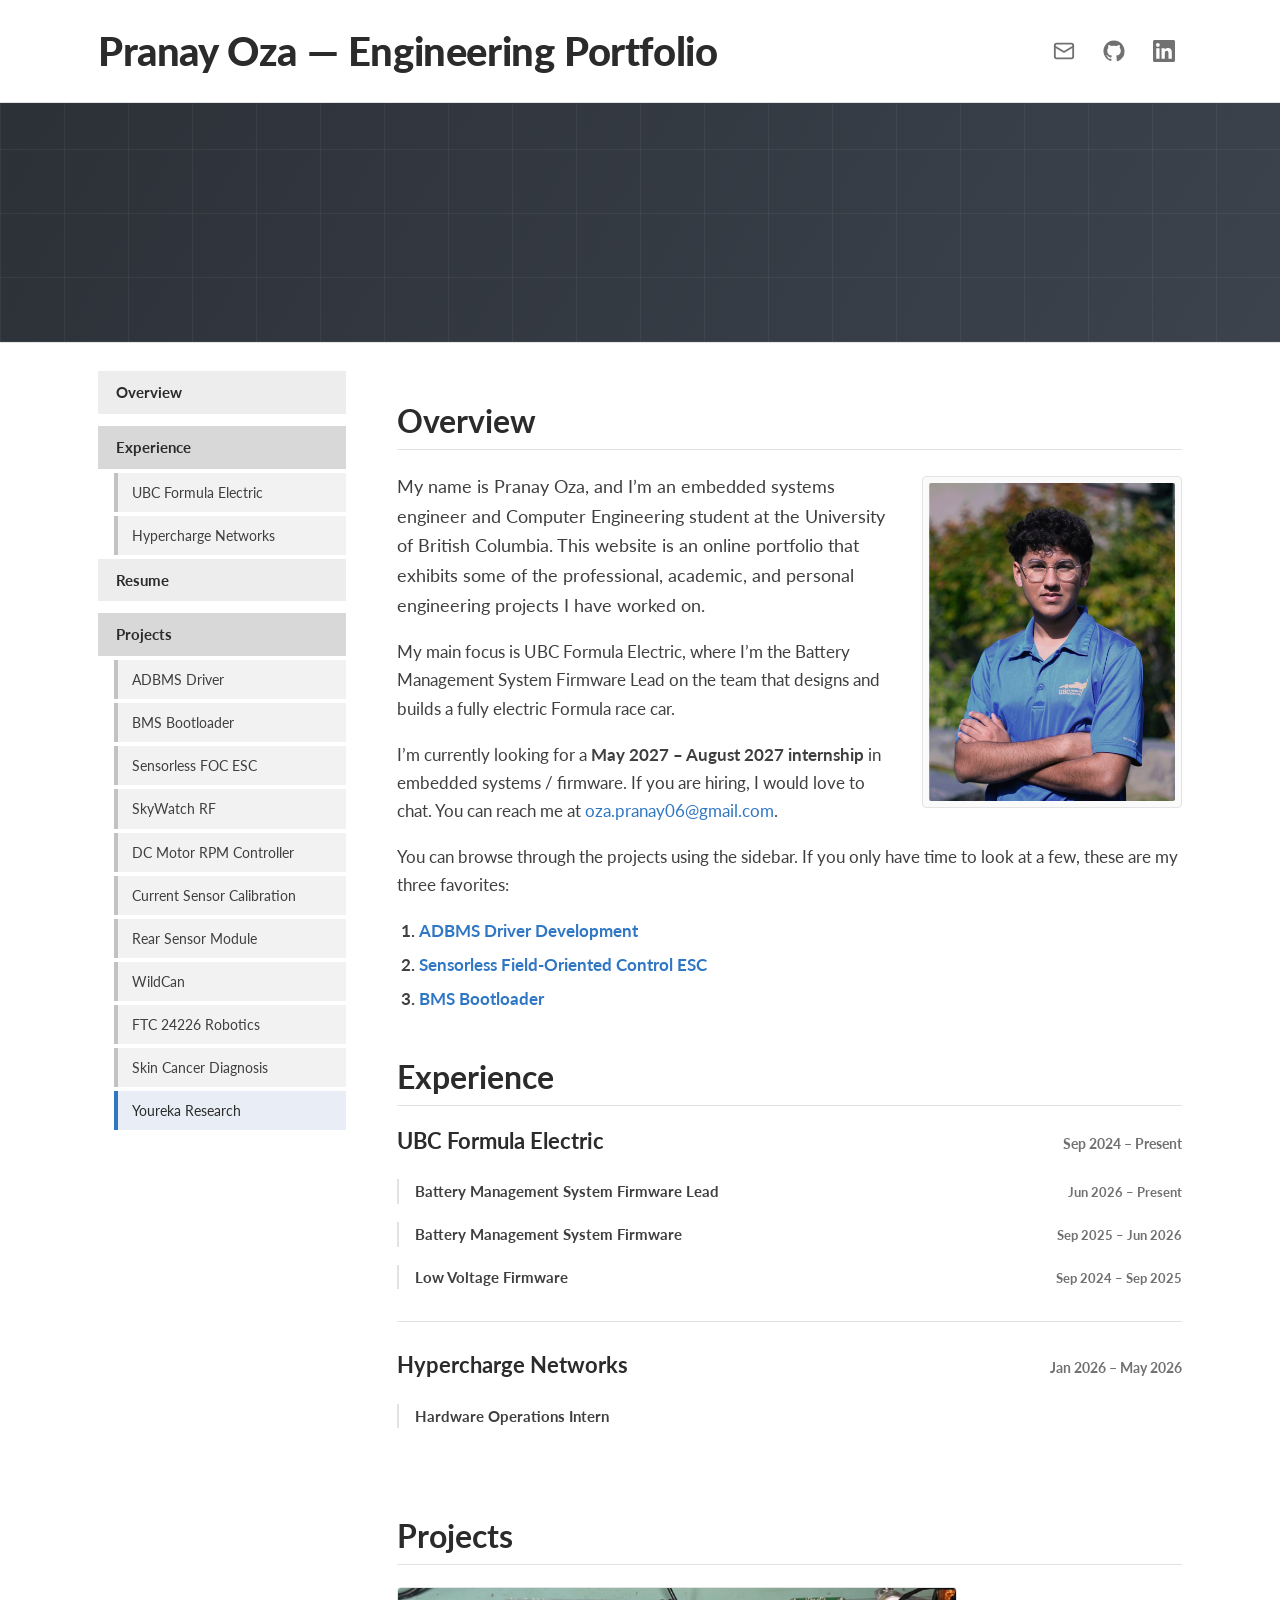
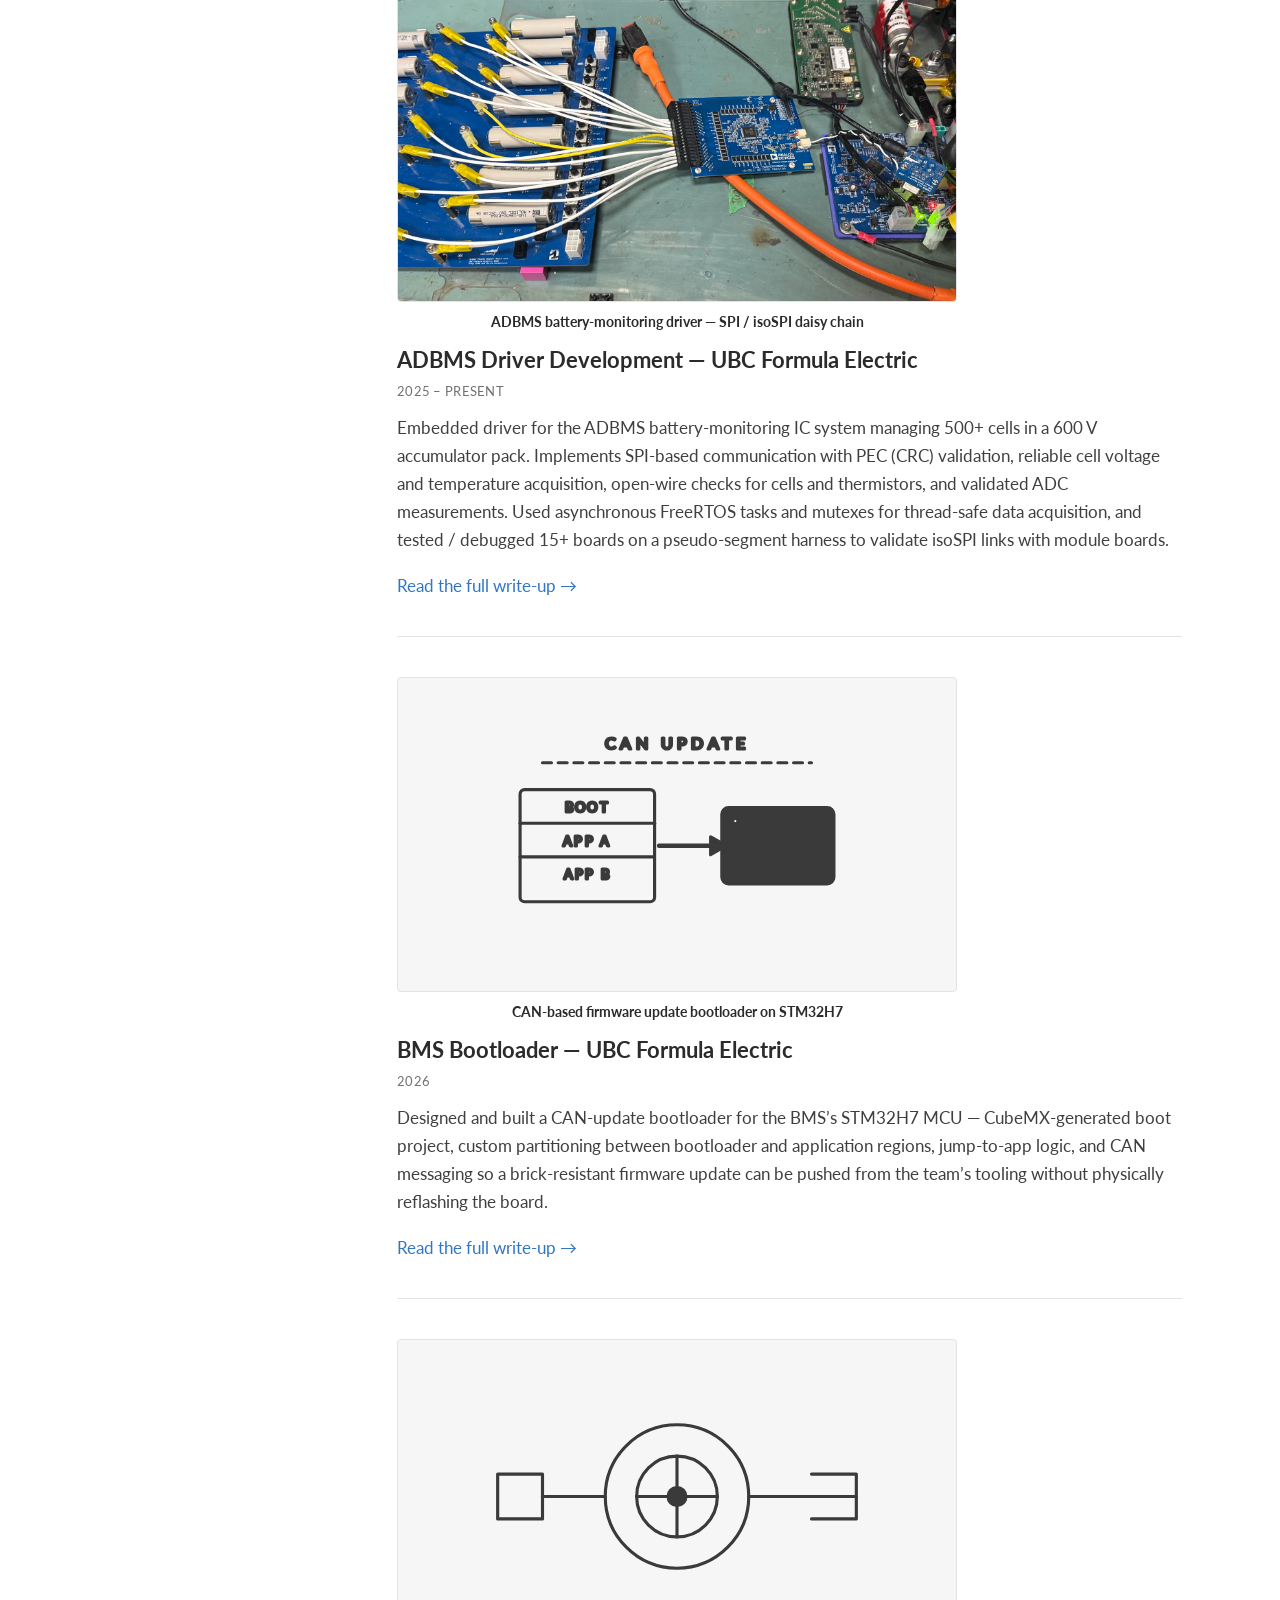
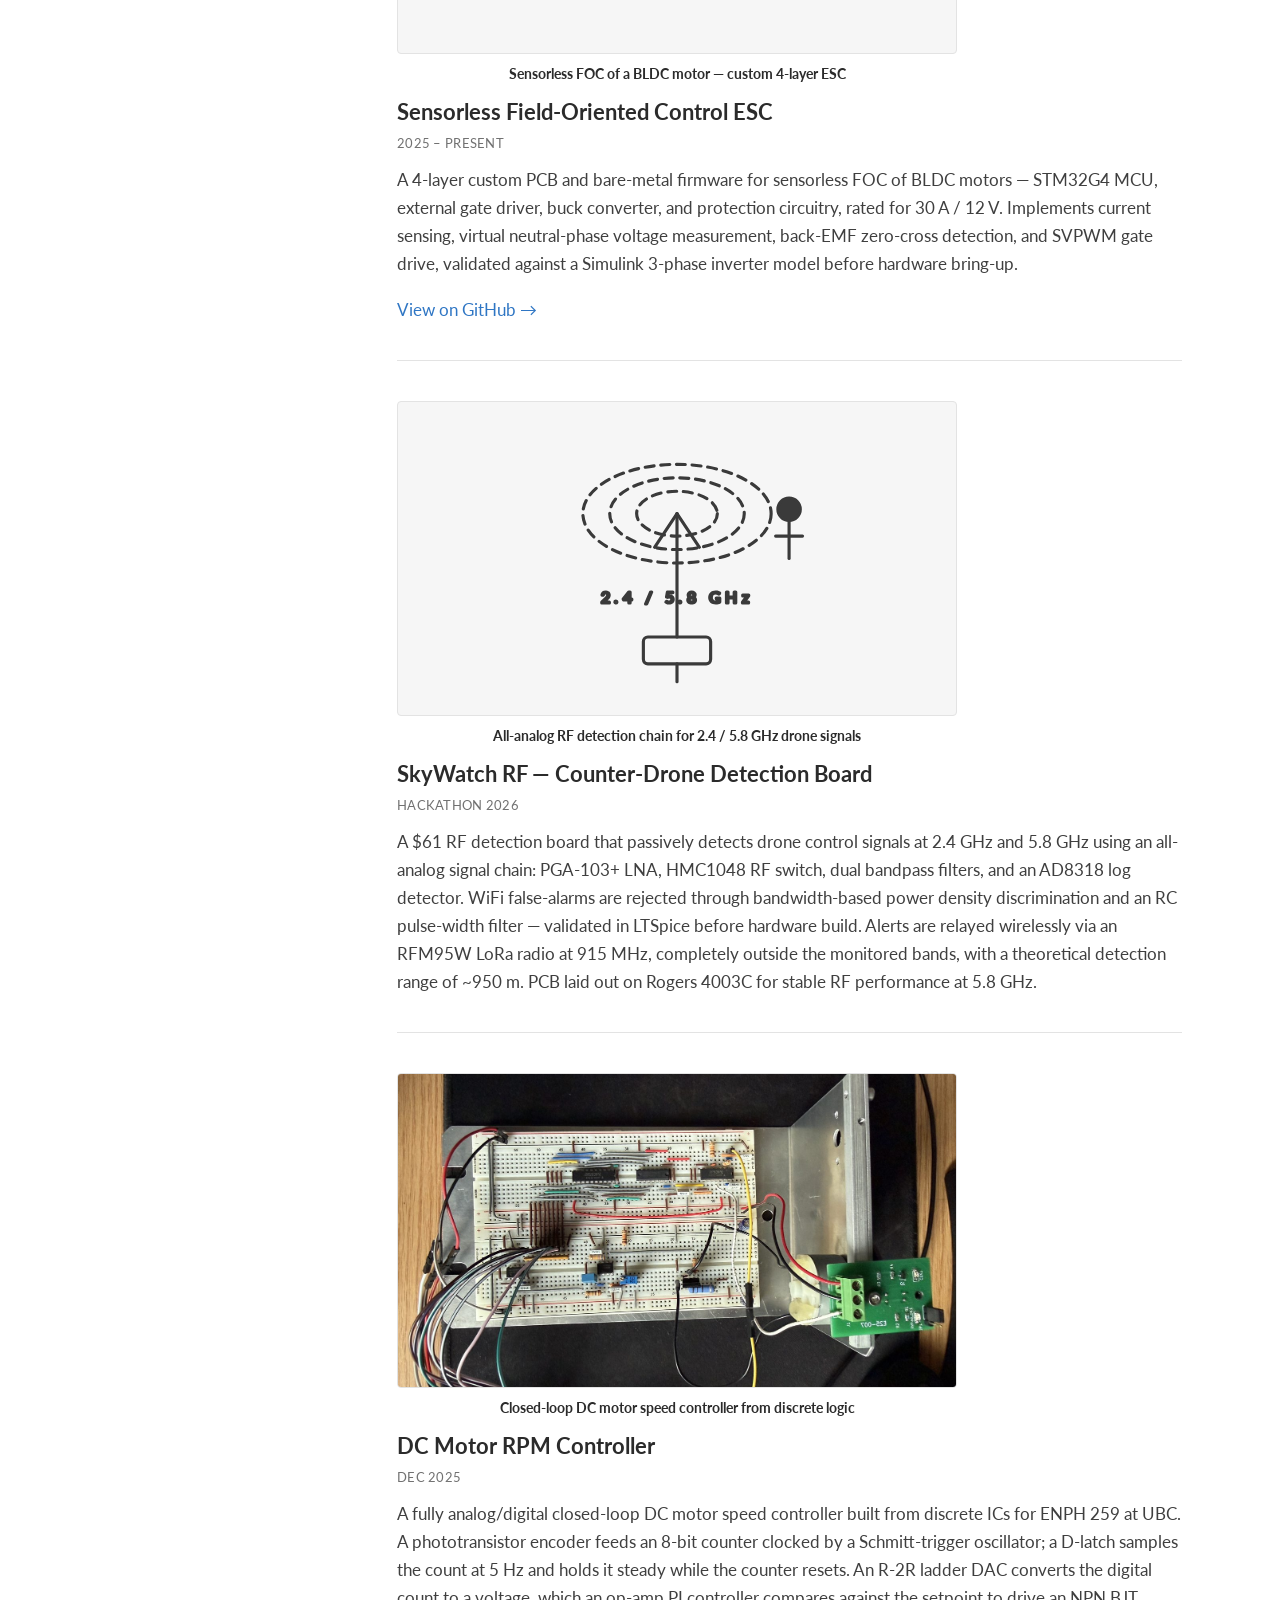
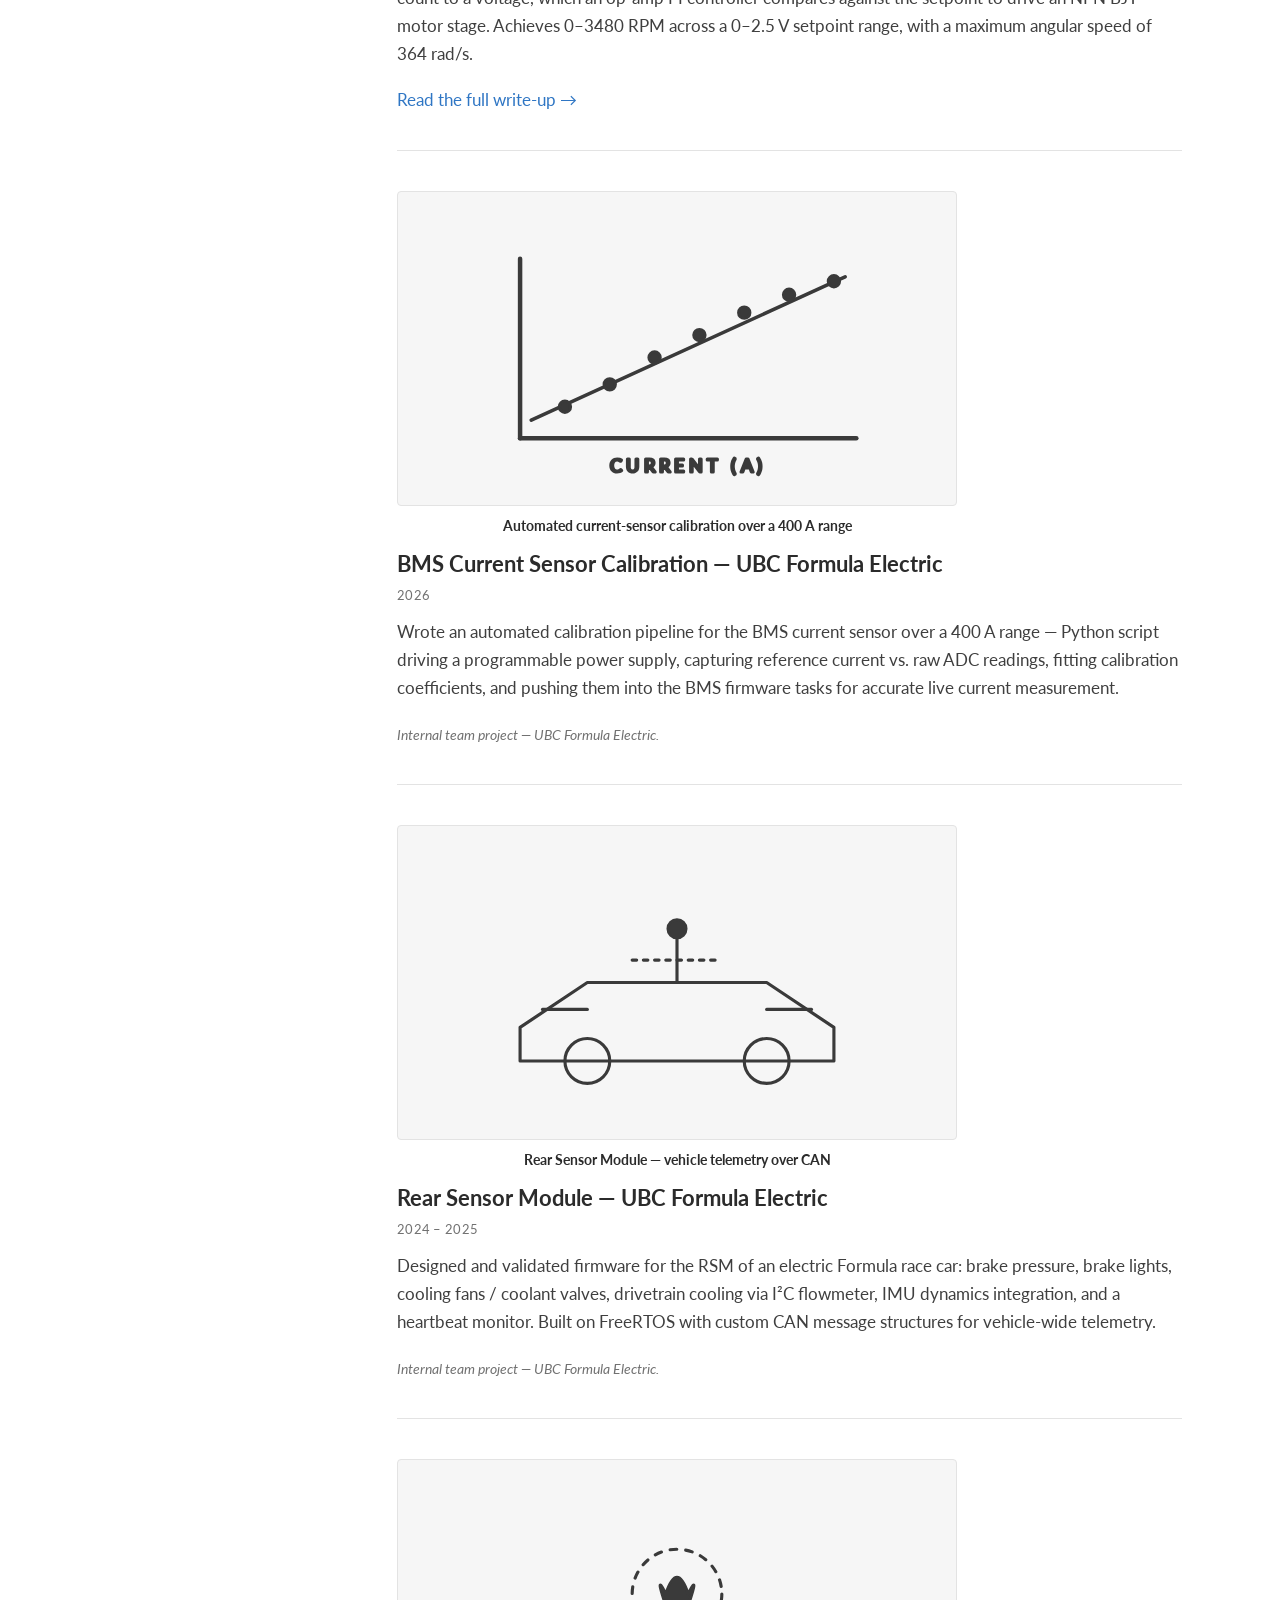
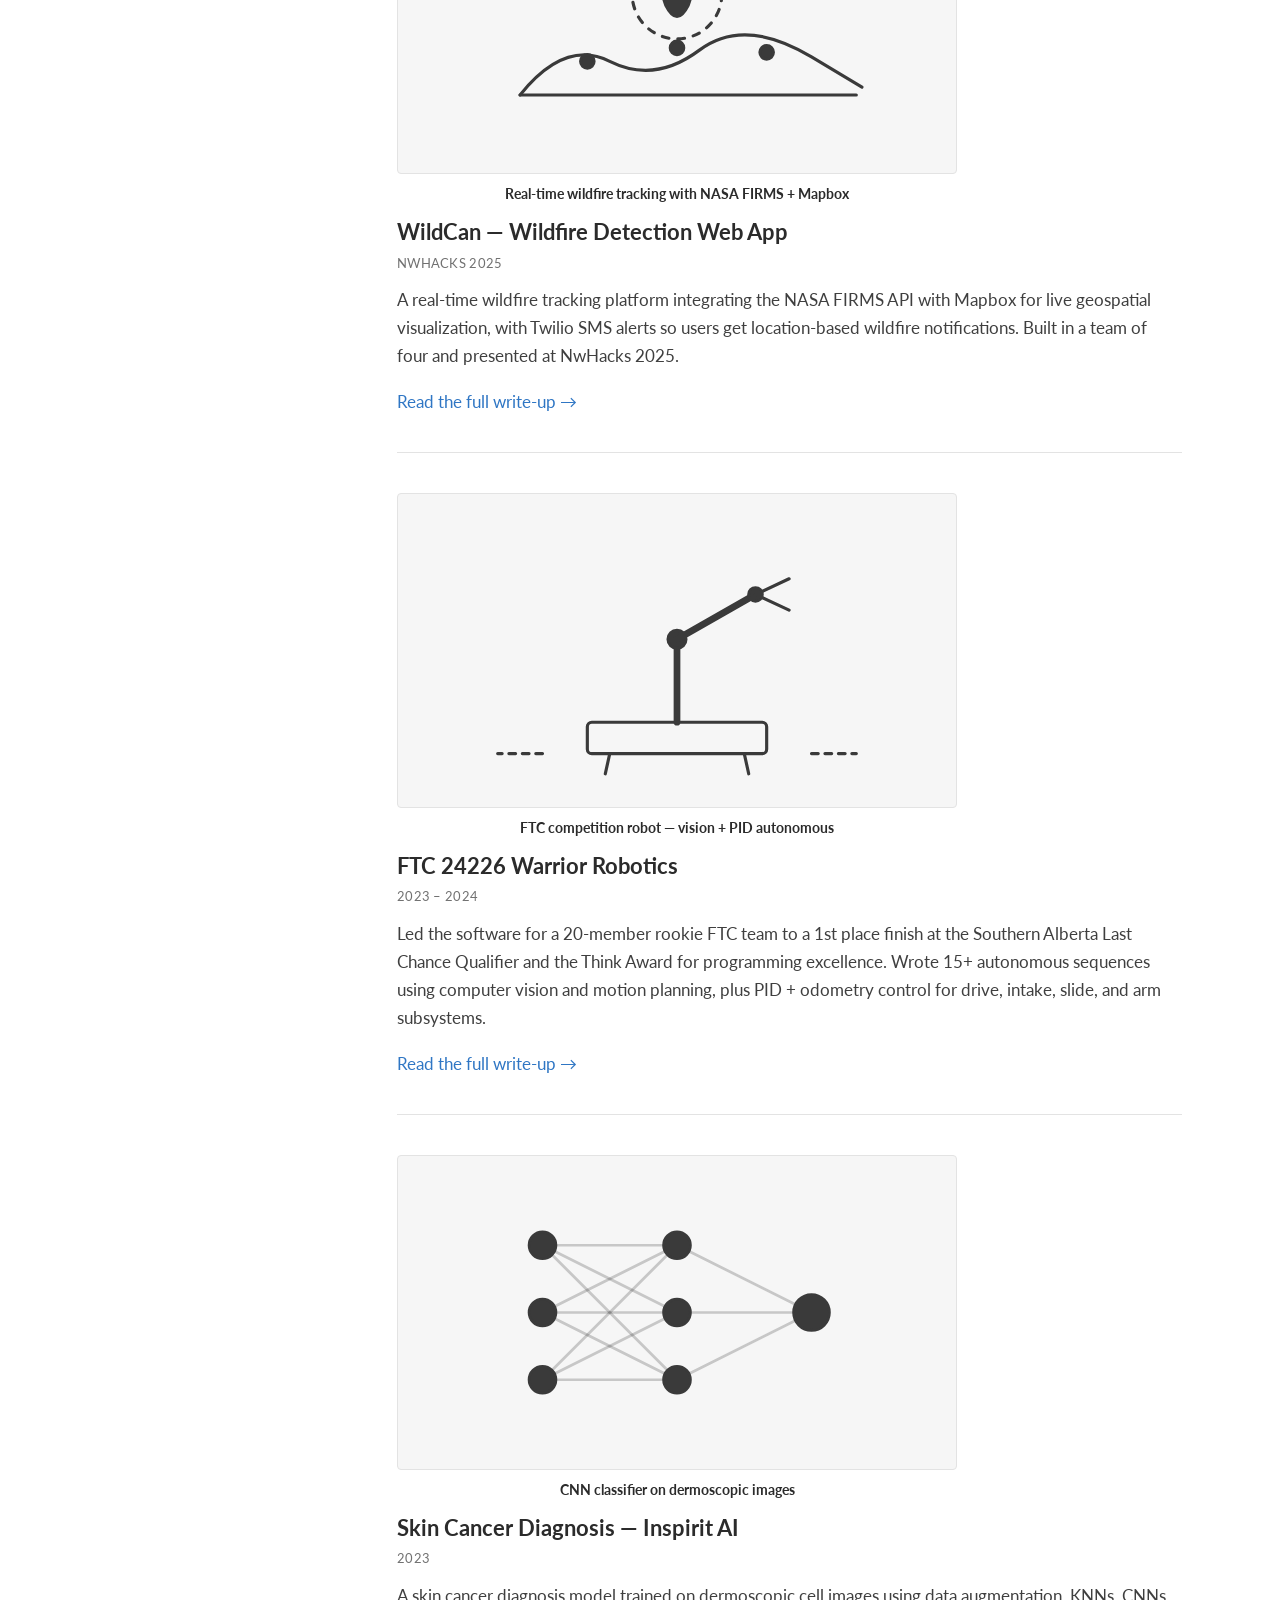
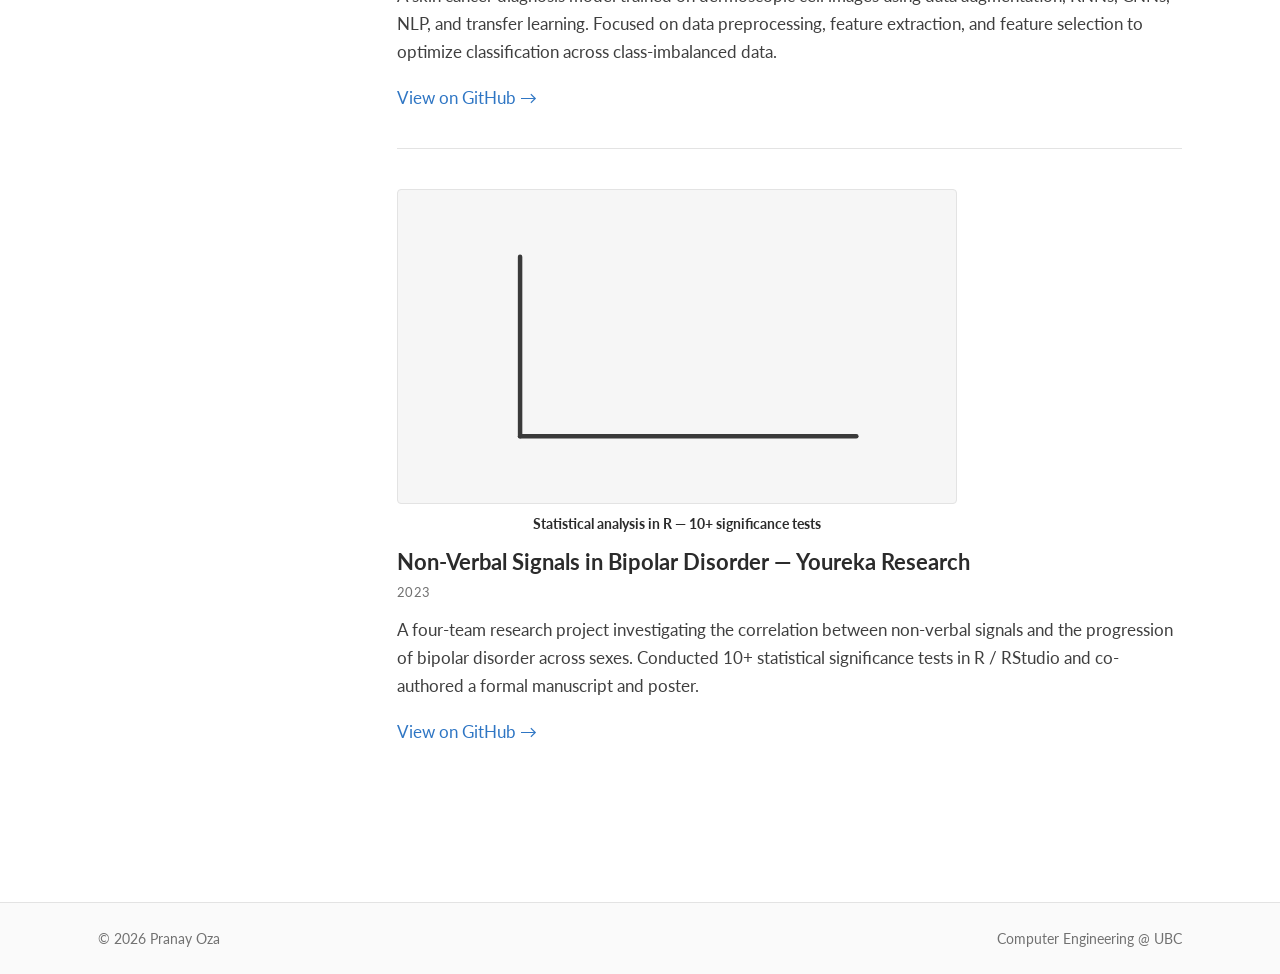
==== commit 8f46ddce: "Add FTC write-up; rework project write-ups in a plainer voice; move Resume above Projects, drop Cont" ====
--- a/index.html
+++ b/index.html
@@ -16,6 +16,9 @@
     <div class="topbar-inner">
       <h1 class="site-title">Pranay Oza &mdash; Engineering Portfolio</h1>
       <div class="topbar-socials">
+        <a href="mailto:oza.pranay06@gmail.com" aria-label="Email">
+          <svg width="22" height="22" viewBox="0 0 24 24" fill="none" stroke="currentColor" stroke-width="2" stroke-linecap="round" stroke-linejoin="round" aria-hidden="true"><rect x="2" y="4" width="20" height="16" rx="2"/><path d="m2 7 10 6 10-6"/></svg>
+        </a>
         <a href="https://github.com/pranay-o" target="_blank" rel="noopener" aria-label="GitHub">
           <svg width="22" height="22" viewBox="0 0 24 24" fill="currentColor" aria-hidden="true"><path d="M12 .5C5.65.5.5 5.65.5 12c0 5.08 3.29 9.39 7.86 10.91.58.11.79-.25.79-.56v-2c-3.2.7-3.87-1.36-3.87-1.36-.52-1.32-1.27-1.67-1.27-1.67-1.04-.71.08-.7.08-.7 1.15.08 1.76 1.18 1.76 1.18 1.02 1.75 2.68 1.25 3.34.96.1-.74.4-1.25.72-1.54-2.55-.29-5.24-1.28-5.24-5.69 0-1.26.45-2.29 1.18-3.1-.12-.29-.51-1.46.11-3.04 0 0 .97-.31 3.18 1.18a11 11 0 0 1 5.78 0c2.21-1.49 3.18-1.18 3.18-1.18.62 1.58.23 2.75.11 3.04.74.81 1.18 1.84 1.18 3.1 0 4.42-2.69 5.39-5.26 5.68.41.36.78 1.05.78 2.13v3.16c0 .31.21.68.8.56A11.51 11.51 0 0 0 23.5 12C23.5 5.65 18.35.5 12 .5Z"/></svg>
         </a>
@@ -37,6 +40,8 @@
         <span class="side-link side-header">Experience</span>
         <a href="#exp-fe" class="side-link side-sub">UBC Formula Electric</a>
         <a href="#exp-hc" class="side-link side-sub">Hypercharge Networks</a>
+
+        <a href="resume.html" class="side-link">Resume</a>
 
         <span class="side-link side-header">Projects</span>
         <a href="#p-adbms" class="side-link side-sub">ADBMS Driver</a>
@@ -50,9 +55,6 @@
         <a href="#p-ftc" class="side-link side-sub">FTC 24226 Robotics</a>
         <a href="#p-skin" class="side-link side-sub">Skin Cancer Diagnosis</a>
         <a href="#p-research" class="side-link side-sub">Youreka Research</a>
-
-        <a href="resume.html" class="side-link">Resume</a>
-        <a href="#contact" class="side-link">Contact</a>
       </nav>
     </aside>
 
@@ -71,7 +73,6 @@
           My main focus is UBC Formula Electric, where I&rsquo;m the Battery Management System Firmware Lead on the team that designs and builds a fully electric Formula race car.
         </p>
         <p>I&rsquo;m currently looking for a <strong>May 2027 &ndash; August 2027 internship</strong> in embedded systems / firmware. If you are hiring, I would love to chat. You can reach me at <a href="mailto:oza.pranay06@gmail.com">oza.pranay06@gmail.com</a>.</p>
-        <p>If you&rsquo;d like to learn more about my technical background, please view my <a href="resume.html">Resume</a> or visit my <a href="https://www.linkedin.com/in/pranayoza/" target="_blank" rel="noopener">LinkedIn</a> or <a href="https://github.com/pranay-o" target="_blank" rel="noopener">GitHub</a>.</p>
         <p>You can browse through the projects using the sidebar. If you only have time to look at a few, these are my three favorites:</p>
         <ol class="fav-list">
           <li><a href="adbms-driver.html">ADBMS Driver Development</a></li>
@@ -321,7 +322,7 @@
           <h3>FTC 24226 Warrior Robotics</h3>
           <p class="project-meta"><span>2023 &ndash; 2024</span></p>
           <p>Led the software for a 20-member rookie FTC team to a 1st place finish at the Southern Alberta Last Chance Qualifier and the Think Award for programming excellence. Wrote 15+ autonomous sequences using computer vision and motion planning, plus PID + odometry control for drive, intake, slide, and arm subsystems.</p>
-          <a href="https://github.com/pranay-o/FTC24226Robotics" target="_blank" rel="noopener">View on GitHub &rarr;</a>
+          <a href="ftc.html">Read the full write-up &rarr;</a>
         </article>
 
         <article id="p-skin" class="project-block">
@@ -373,17 +374,6 @@
         </article>
       </section>
 
-      <!-- ============ CONTACT ============ -->
-      <section id="contact" class="doc-section" data-animate>
-        <h2>Contact</h2>
-        <p>I&rsquo;m available for an internship May 2027 &ndash; August 2027. Feel free to reach out.</p>
-        <ul class="contact-list">
-          <li><a href="mailto:oza.pranay06@gmail.com">oza.pranay06@gmail.com</a></li>
-          <li><a href="https://www.linkedin.com/in/pranayoza/" target="_blank" rel="noopener">linkedin.com/in/pranayoza</a></li>
-          <li><a href="https://github.com/pranay-o" target="_blank" rel="noopener">github.com/pranay-o</a></li>
-        </ul>
-      </section>
-
     </main>
   </div>
 
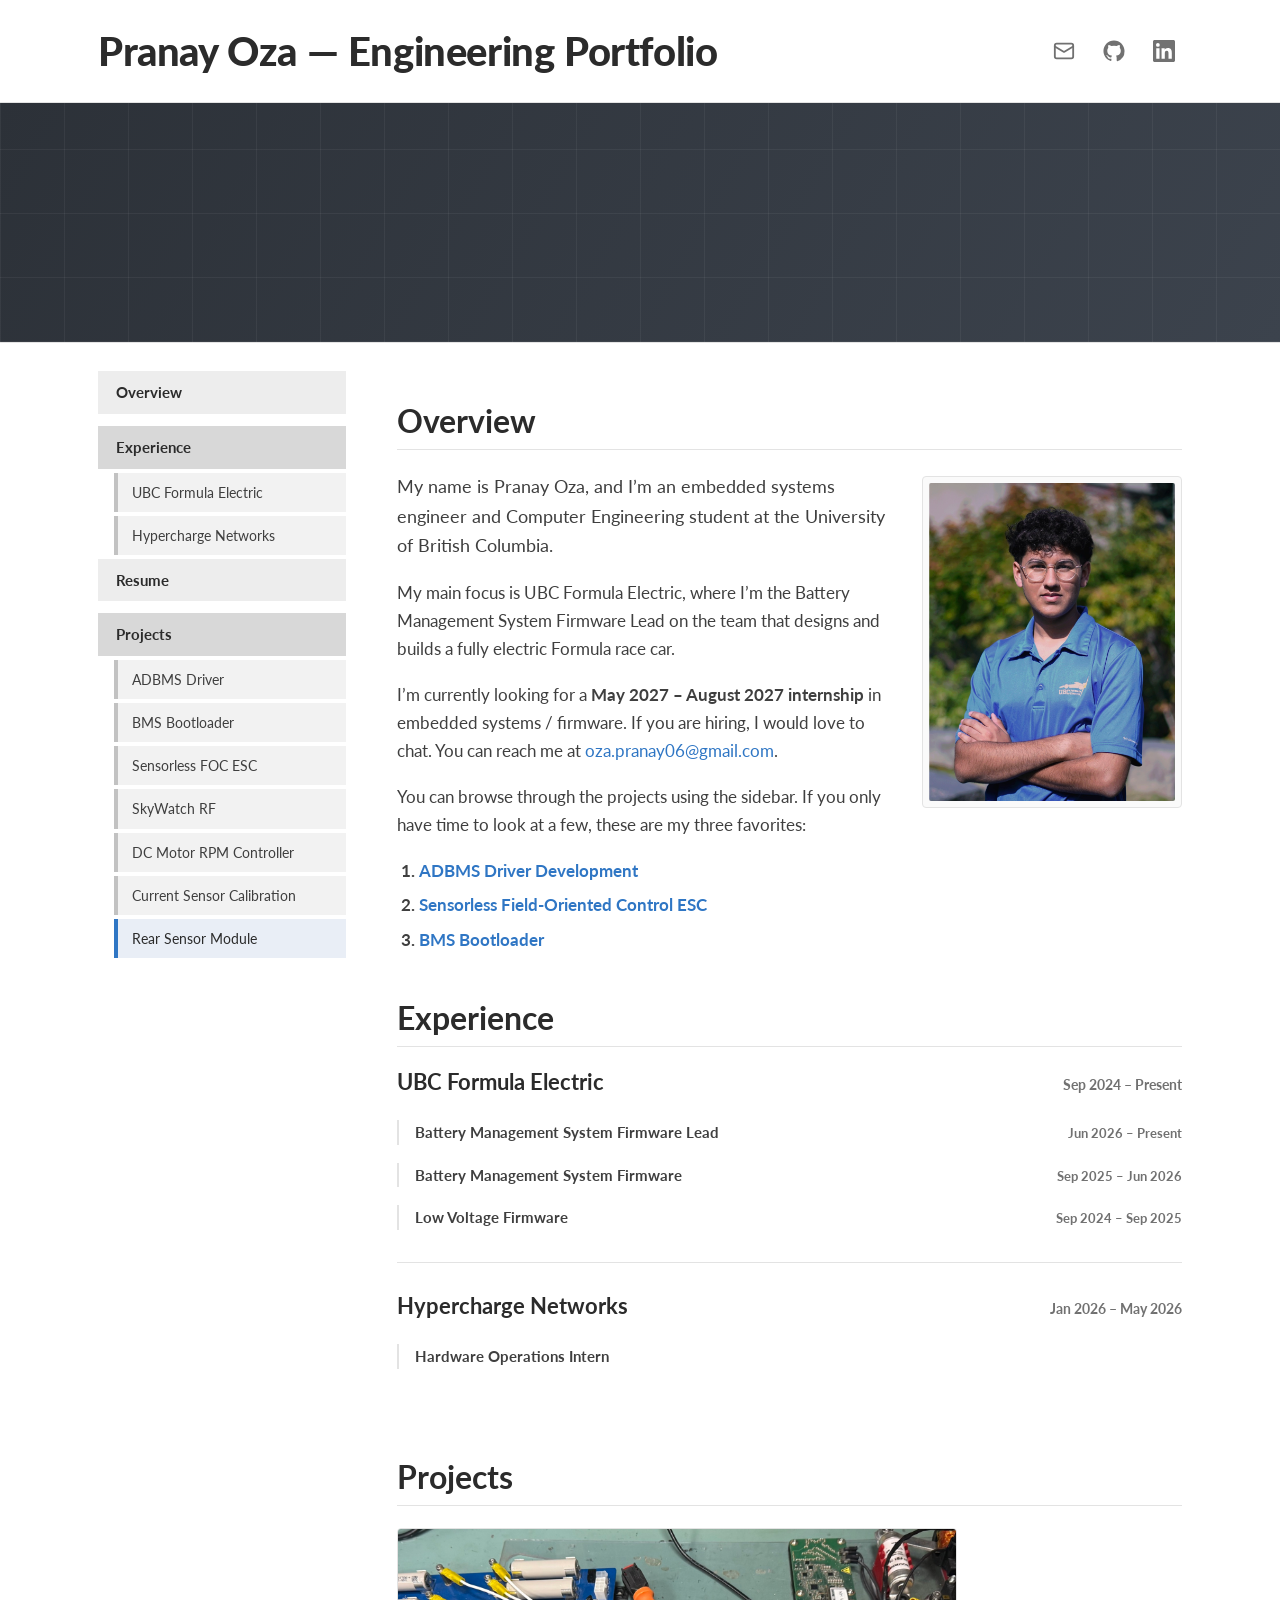
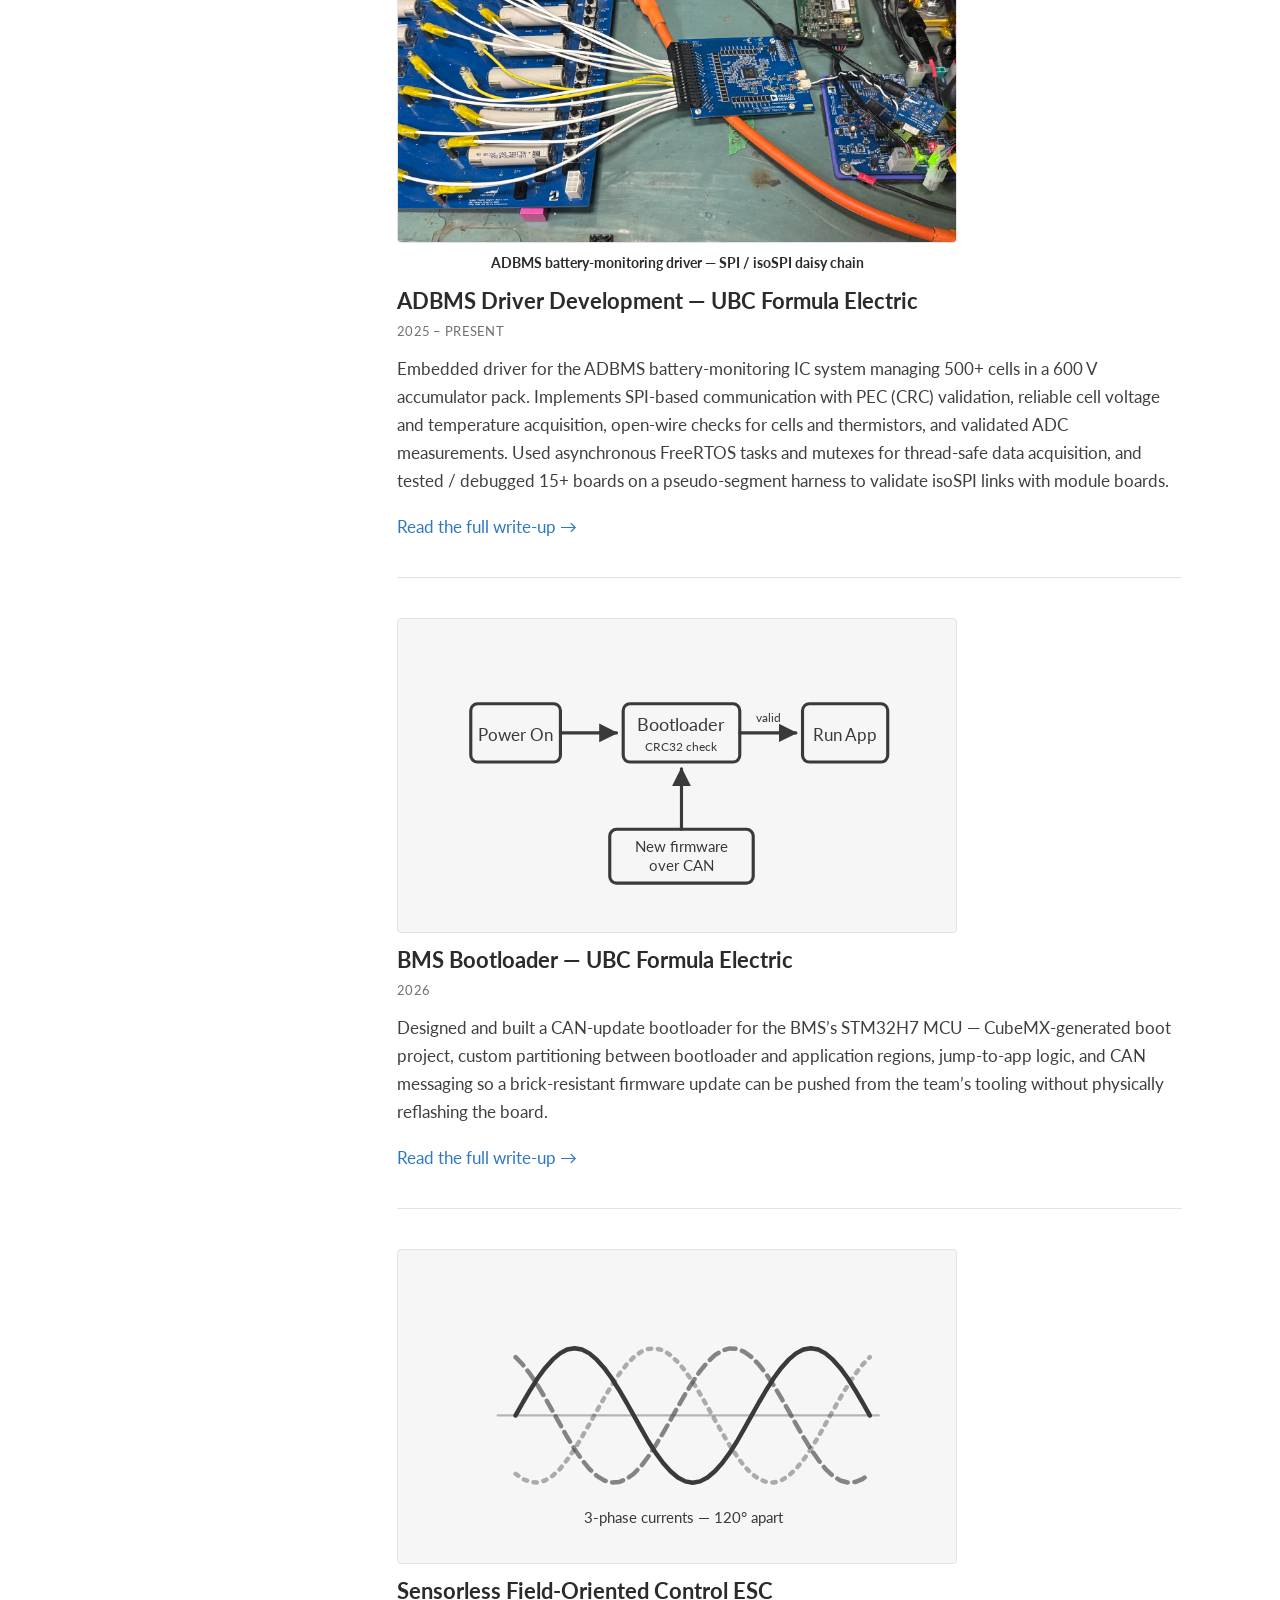
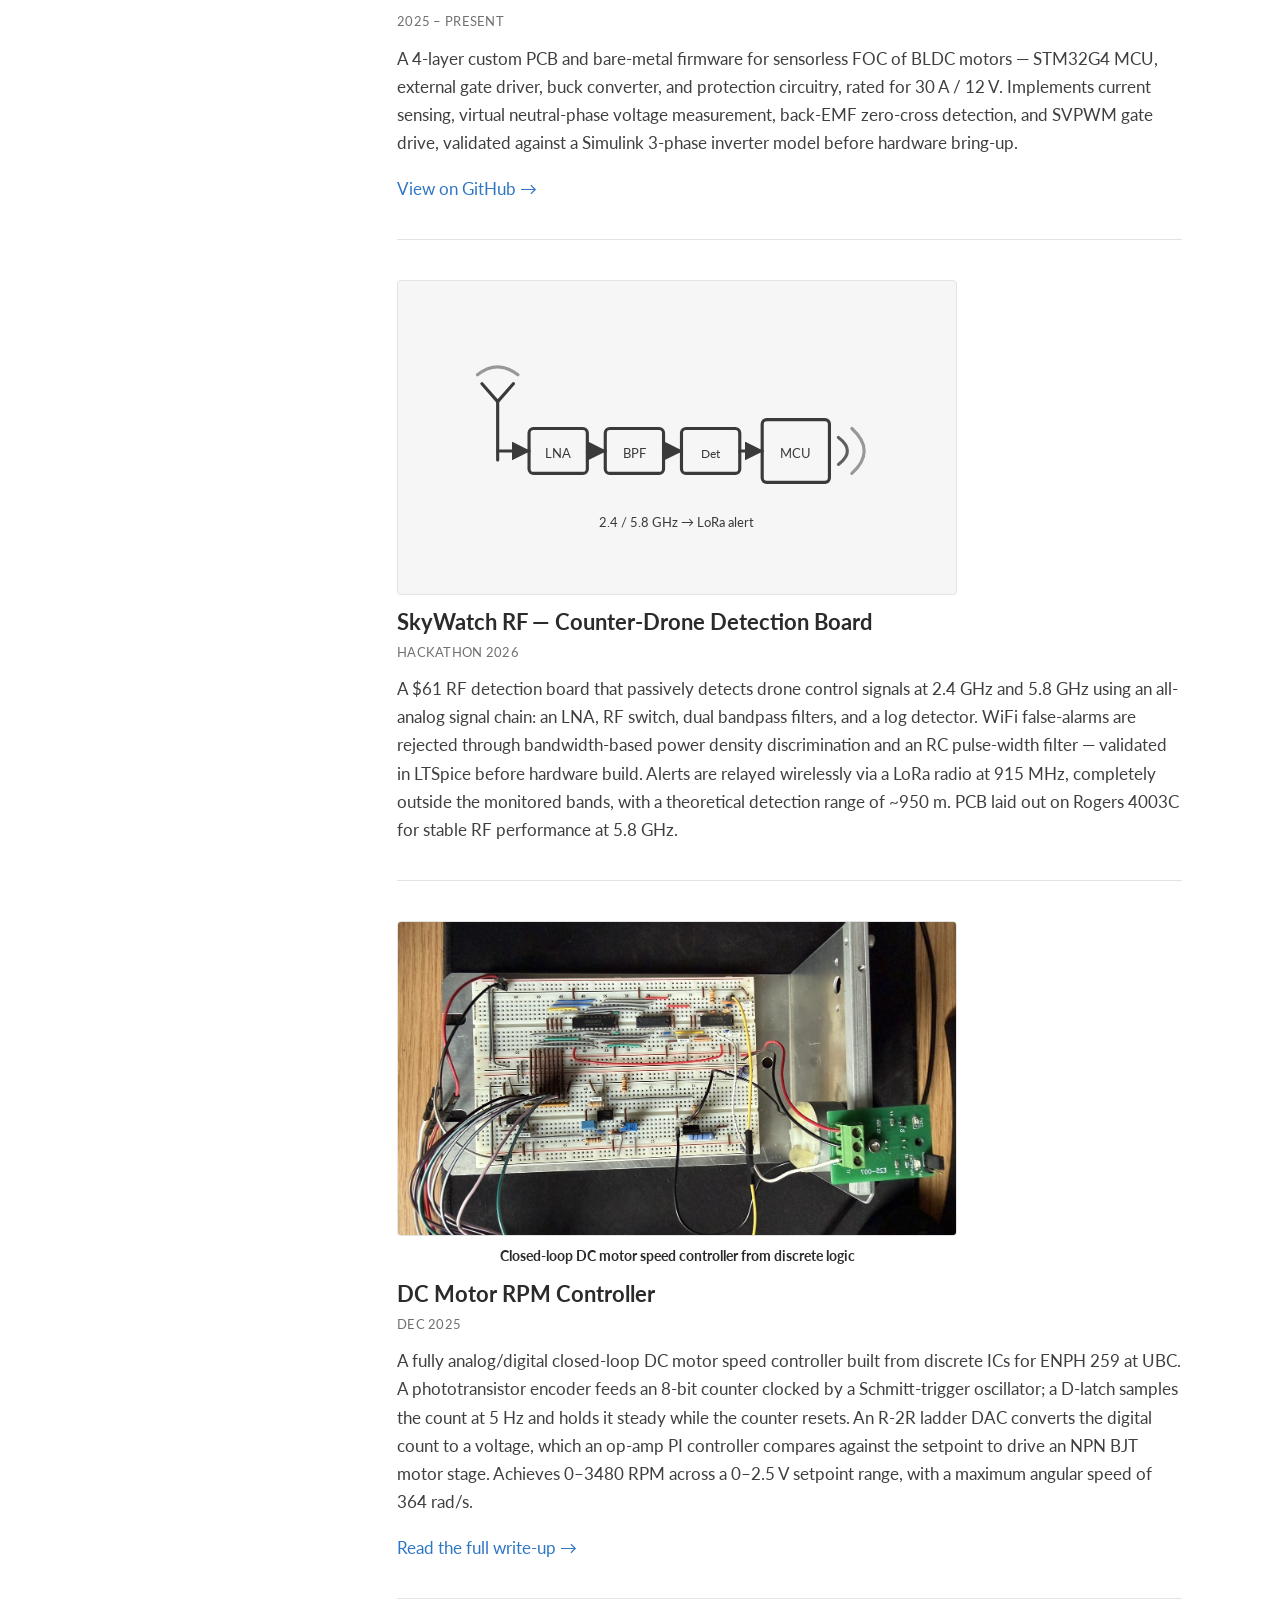
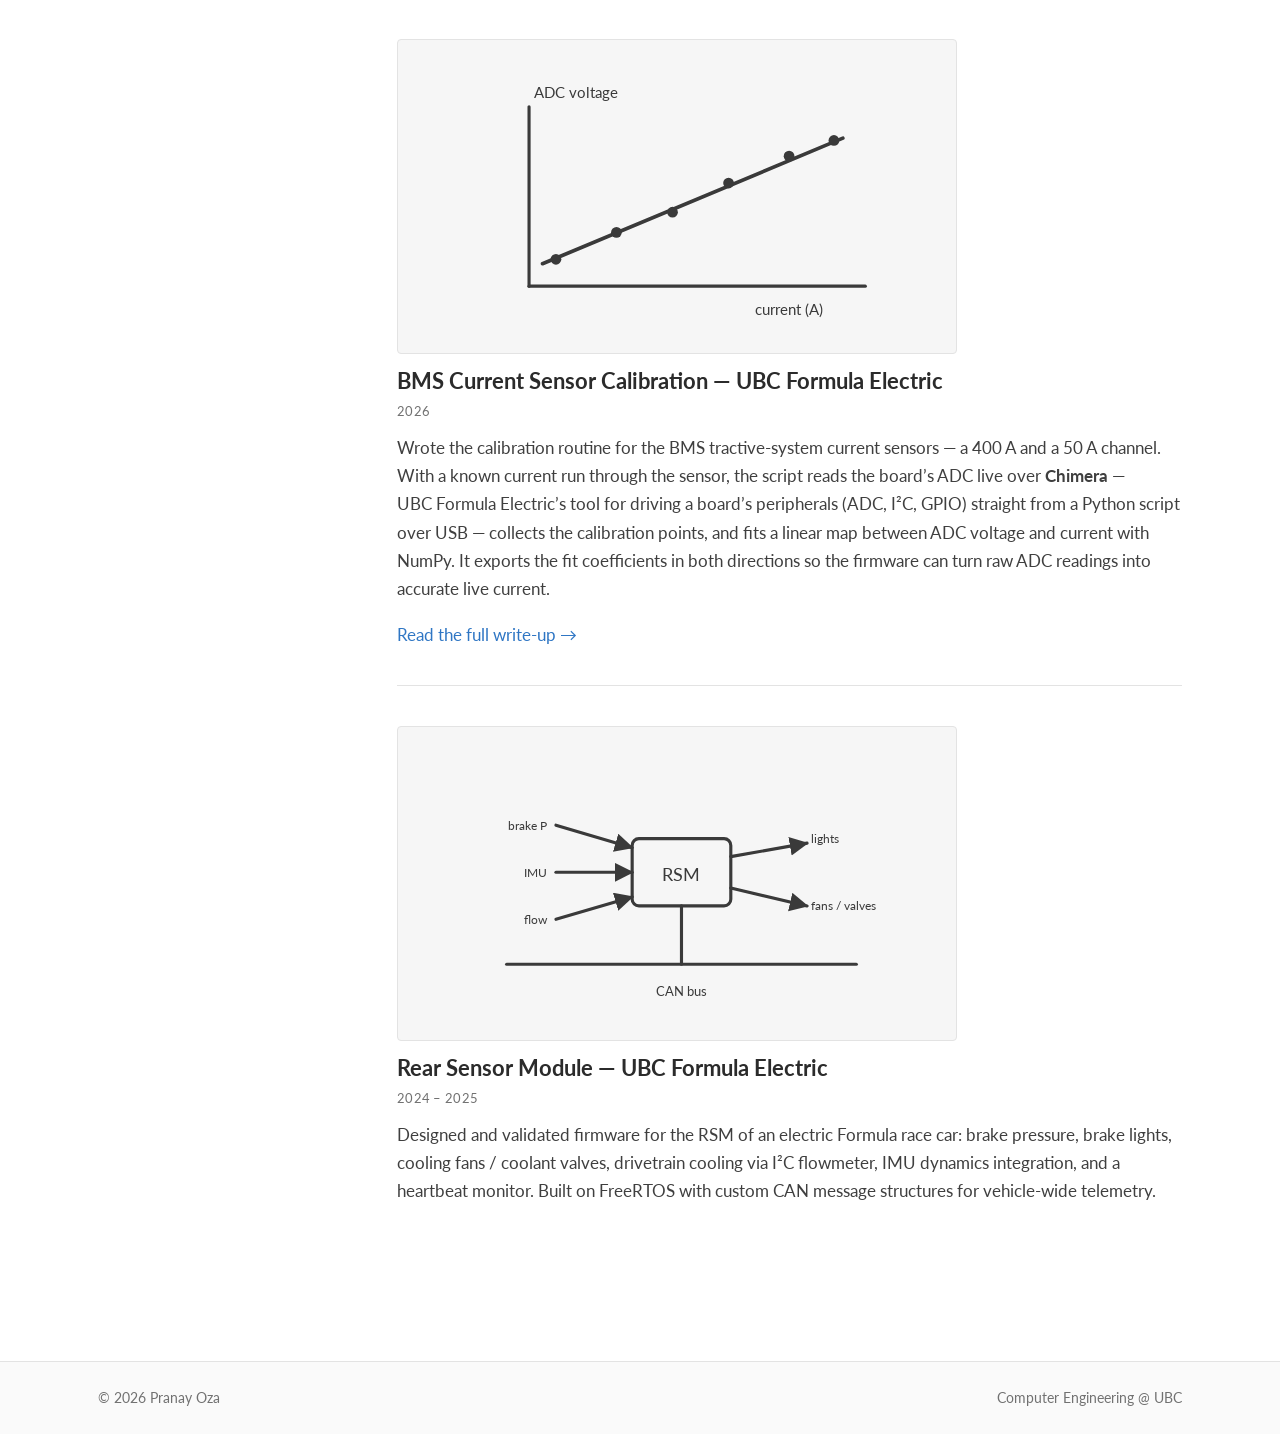
==== commit c4c5a956: "Add Current Sensor Calibration write-up (Chimera + fit diagrams); add control-loop and flash-map dia" ====
--- a/index.html
+++ b/index.html
@@ -51,10 +51,6 @@
         <a href="#p-rpm" class="side-link side-sub">DC Motor RPM Controller</a>
         <a href="#p-calibration" class="side-link side-sub">Current Sensor Calibration</a>
         <a href="#p-rsm" class="side-link side-sub">Rear Sensor Module</a>
-        <a href="#p-wildcan" class="side-link side-sub">WildCan</a>
-        <a href="#p-ftc" class="side-link side-sub">FTC 24226 Robotics</a>
-        <a href="#p-skin" class="side-link side-sub">Skin Cancer Diagnosis</a>
-        <a href="#p-research" class="side-link side-sub">Youreka Research</a>
       </nav>
     </aside>
 
@@ -67,7 +63,7 @@
           <img src="assets/headshot.jpg" alt="Pranay Oza" />
         </div>
         <p class="doc-lede">
-          My name is Pranay Oza, and I&rsquo;m an embedded systems engineer and Computer Engineering student at the University of British Columbia. This website is an online portfolio that exhibits some of the professional, academic, and personal engineering projects I have worked on.
+          My name is Pranay Oza, and I&rsquo;m an embedded systems engineer and Computer Engineering student at the University of British Columbia.
         </p>
         <p>
           My main focus is UBC Formula Electric, where I&rsquo;m the Battery Management System Firmware Lead on the team that designs and builds a fully electric Formula race car.
@@ -144,25 +140,29 @@
 
         <article id="p-bootloader" class="project-block">
           <figure class="figure">
-            <div class="figure-frame art-bootloader" aria-hidden="true">
-              <svg viewBox="0 0 200 120" class="art-svg">
+            <div class="figure-frame">
+              <svg viewBox="0 0 200 120" class="art-svg" role="img" aria-label="Boot flow: power on, the bootloader runs a CRC32 check and jumps to the app; new firmware is flashed over CAN.">
+                <defs><marker id="tb-boot" markerWidth="7" markerHeight="7" refX="5.5" refY="3" orient="auto"><path d="M0,0 L6,3 L0,6 Z" fill="currentColor"/></marker></defs>
                 <g fill="none" stroke="currentColor" stroke-width="1.4" stroke-linecap="round" stroke-linejoin="round">
-                  <rect x="30" y="40" width="60" height="50" rx="2"/>
-                  <line x1="30" y1="55" x2="90" y2="55"/><line x1="30" y1="70" x2="90" y2="70"/>
-                  <text x="60" y="50" text-anchor="middle" font-family="Lato" font-size="6" fill="currentColor" letter-spacing="1">BOOT</text>
-                  <text x="60" y="65" text-anchor="middle" font-family="Lato" font-size="6" fill="currentColor" letter-spacing="1">APP A</text>
-                  <text x="60" y="80" text-anchor="middle" font-family="Lato" font-size="6" fill="currentColor" letter-spacing="1">APP B</text>
-                  <line class="pulse-line" x1="92" y1="65" x2="118" y2="65" stroke-width="2"/>
-                  <polygon class="pulse-line" points="115,61 122,65 115,69" fill="currentColor" style="animation-delay:.2s"/>
-                  <rect x="120" y="48" width="50" height="34" rx="3" fill="currentColor"/>
-                  <circle cx="126" cy="54" r="1.2" fill="#f6f6f6"/>
-                  <text x="145" y="69" text-anchor="middle" font-family="Lato" font-size="8" fill="#f6f6f6" letter-spacing="1">STM32H7</text>
-                  <line class="pulse-line" x1="40" y1="28" x2="160" y2="28" stroke-dasharray="4 3"/>
-                  <text x="100" y="22" text-anchor="middle" font-family="Lato" font-size="7" fill="currentColor" letter-spacing="2">CAN UPDATE</text>
-                </g>
-              </svg>
-            </div>
-            <figcaption class="figure-cap">CAN-based firmware update bootloader on STM32H7</figcaption>
+                  <rect x="8" y="28" width="40" height="26" rx="3"/>
+                  <rect x="76" y="28" width="52" height="26" rx="3"/>
+                  <rect x="156" y="28" width="38" height="26" rx="3"/>
+                  <rect x="70" y="84" width="64" height="24" rx="3"/>
+                  <line x1="48" y1="41" x2="73" y2="41" marker-end="url(#tb-boot)"/>
+                  <line x1="128" y1="41" x2="153" y2="41" marker-end="url(#tb-boot)"/>
+                  <line x1="102" y1="84" x2="102" y2="57" marker-end="url(#tb-boot)"/>
+                </g>
+                <g fill="currentColor" font-family="Lato" text-anchor="middle">
+                  <text x="28" y="44.5" font-size="7.5">Power On</text>
+                  <text x="102" y="40" font-size="8">Bootloader</text>
+                  <text x="102" y="49" font-size="5.5">CRC32 check</text>
+                  <text x="175" y="44.5" font-size="7.5">Run App</text>
+                  <text x="141" y="36" font-size="5.5">valid</text>
+                  <text x="102" y="94" font-size="6.5">New firmware</text>
+                  <text x="102" y="102.5" font-size="6.5">over CAN</text>
+                </g>
+              </svg>
+            </div>
           </figure>
           <h3>BMS Bootloader &mdash; UBC Formula Electric</h3>
           <p class="project-meta"><span>2026</span></p>
@@ -172,21 +172,19 @@
 
         <article id="p-foc" class="project-block">
           <figure class="figure">
-            <div class="figure-frame art-motor" aria-hidden="true">
-              <svg viewBox="0 0 200 120" class="art-svg">
-                <g fill="none" stroke="currentColor" stroke-width="1.4" stroke-linecap="round" stroke-linejoin="round">
-                  <circle class="spin-slow" cx="100" cy="60" r="32" style="transform-origin: 100px 60px"/>
-                  <g class="spin-med" style="transform-origin: 100px 60px">
-                    <circle cx="100" cy="60" r="18"/><line x1="100" y1="42" x2="100" y2="78"/><line x1="82" y1="60" x2="118" y2="60"/>
-                  </g>
-                  <circle cx="100" cy="60" r="4" fill="currentColor"/>
-                  <line x1="68" y1="60" x2="40" y2="60"/><rect x="20" y="50" width="20" height="20"/>
-                  <line x1="132" y1="60" x2="160" y2="60"/><path d="M160 50 L180 50 L180 70 L160 70" />
-                  <line class="pulse-line" x1="160" y1="60" x2="180" y2="60"/>
-                </g>
-              </svg>
-            </div>
-            <figcaption class="figure-cap">Sensorless FOC of a BLDC motor &mdash; custom 4-layer ESC</figcaption>
+            <div class="figure-frame">
+              <svg viewBox="0 0 200 120" class="art-svg" role="img" aria-label="Three-phase sinusoidal currents 120 degrees apart, as commanded by field-oriented control.">
+                <g fill="none" stroke="currentColor" stroke-linecap="round" stroke-linejoin="round">
+                  <line x1="20" y1="64" x2="190" y2="64" stroke-width="1" stroke-opacity="0.35"/>
+                  <polyline points="28.0,64.0 31.3,58.1 34.6,52.5 37.9,47.3 41.2,42.8 44.5,39.1 47.8,36.3 51.0,34.6 54.3,34.0 57.6,34.6 60.9,36.3 64.2,39.1 67.5,42.8 70.8,47.3 74.1,52.5 77.4,58.1 80.7,64.0 84.0,69.9 87.2,75.5 90.5,80.7 93.8,85.2 97.1,88.9 100.4,91.7 103.7,93.4 107.0,94.0 110.3,93.4 113.6,91.7 116.9,88.9 120.2,85.2 123.5,80.7 126.8,75.5 130.0,69.9 133.3,64.0 136.6,58.1 139.9,52.5 143.2,47.3 146.5,42.8 149.8,39.1 153.1,36.3 156.4,34.6 159.7,34.0 163.0,34.6 166.2,36.3 169.5,39.1 172.8,42.8 176.1,47.3 179.4,52.5 182.7,58.1 186.0,64.0" stroke-width="2"/>
+                  <polyline points="28.0,38.0 31.3,41.4 34.6,45.7 37.9,50.7 41.2,56.2 44.5,62.0 47.8,67.9 51.0,73.6 54.3,79.0 57.6,83.8 60.9,87.8 64.2,90.9 67.5,93.0 70.8,93.9 74.1,93.7 77.4,92.4 80.7,90.0 84.0,86.6 87.2,82.3 90.5,77.3 93.8,71.8 97.1,66.0 100.4,60.1 103.7,54.4 107.0,49.0 110.3,44.2 113.6,40.2 116.9,37.1 120.2,35.0 123.5,34.1 126.8,34.3 130.0,35.6 133.3,38.0 136.6,41.4 139.9,45.7 143.2,50.7 146.5,56.2 149.8,62.0 153.1,67.9 156.4,73.6 159.7,79.0 163.0,83.8 166.2,87.8 169.5,90.9 172.8,93.0 176.1,93.9 179.4,93.7 182.7,92.4 186.0,90.0" stroke-width="2" stroke-opacity="0.6" stroke-dasharray="5 3"/>
+                  <polyline points="28.0,90.0 31.3,92.4 34.6,93.7 37.9,93.9 41.2,93.0 44.5,90.9 47.8,87.8 51.0,83.8 54.3,79.0 57.6,73.6 60.9,67.9 64.2,62.0 67.5,56.2 70.8,50.7 74.1,45.7 77.4,41.4 80.7,38.0 84.0,35.6 87.2,34.3 90.5,34.1 93.8,35.0 97.1,37.1 100.4,40.2 103.7,44.2 107.0,49.0 110.3,54.4 113.6,60.1 116.9,66.0 120.2,71.8 123.5,77.3 126.8,82.3 130.0,86.6 133.3,90.0 136.6,92.4 139.9,93.7 143.2,93.9 146.5,93.0 149.8,90.9 153.1,87.8 156.4,83.8 159.7,79.0 163.0,73.6 166.2,67.9 169.5,62.0 172.8,56.2 176.1,50.7 179.4,45.7 182.7,41.4 186.0,38.0" stroke-width="2" stroke-opacity="0.4" stroke-dasharray="1.5 3"/>
+                </g>
+                <g fill="currentColor" font-family="Lato" text-anchor="middle">
+                  <text x="103" y="112" font-size="6.5">3-phase currents &mdash; 120&deg; apart</text>
+                </g>
+              </svg>
+            </div>
           </figure>
           <h3>Sensorless Field-Oriented Control ESC</h3>
           <p class="project-meta"><span>2025 &ndash; Present</span></p>
@@ -196,25 +194,37 @@
 
         <article id="p-skywatch" class="project-block">
           <figure class="figure">
-            <div class="figure-frame art-skywatch" aria-hidden="true">
-              <svg viewBox="0 0 200 120" class="art-svg">
+            <div class="figure-frame">
+              <svg viewBox="0 0 200 120" class="art-svg" role="img" aria-label="RF signal chain: an antenna feeds an LNA, bandpass filter, log detector, and MCU, which sends a LoRa alert.">
+                <defs><marker id="tb-rf" markerWidth="7" markerHeight="7" refX="5.5" refY="3" orient="auto"><path d="M0,0 L6,3 L0,6 Z" fill="currentColor"/></marker></defs>
                 <g fill="none" stroke="currentColor" stroke-width="1.4" stroke-linecap="round" stroke-linejoin="round">
-                  <line x1="100" y1="95" x2="100" y2="40"/><line x1="100" y1="40" x2="90" y2="55"/><line x1="100" y1="40" x2="110" y2="55"/>
-                  <ellipse class="pulse-line" cx="100" cy="40" rx="18" ry="10" stroke-dasharray="4 3"/>
-                  <ellipse class="pulse-line" cx="100" cy="40" rx="30" ry="16" stroke-dasharray="4 3" style="animation-delay:.2s"/>
-                  <ellipse class="pulse-line" cx="100" cy="40" rx="42" ry="22" stroke-dasharray="4 3" style="animation-delay:.4s"/>
-                  <rect x="85" y="95" width="30" height="12" rx="2"/><line x1="100" y1="107" x2="100" y2="115"/>
-                  <circle class="net-node" cx="150" cy="38" r="5" fill="currentColor" style="animation-delay:.3s"/>
-                  <line x1="150" y1="43" x2="150" y2="60"/><line x1="144" y1="50" x2="156" y2="50"/>
-                  <text x="100" y="80" text-anchor="middle" font-family="Lato" font-size="7" fill="currentColor" letter-spacing="2">2.4 / 5.8 GHz</text>
-                </g>
-              </svg>
-            </div>
-            <figcaption class="figure-cap">All-analog RF detection chain for 2.4 / 5.8&nbsp;GHz drone signals</figcaption>
+                  <line x1="20" y1="44" x2="20" y2="70"/>
+                  <path d="M20 44 L13 36 M20 44 L27 36"/>
+                  <path d="M11 32 Q20 25 29 32" stroke-opacity="0.5"/>
+                  <rect x="34" y="56" width="26" height="20" rx="2"/>
+                  <rect x="68" y="56" width="26" height="20" rx="2"/>
+                  <rect x="102" y="56" width="26" height="20" rx="2"/>
+                  <rect x="138" y="52" width="30" height="28" rx="2"/>
+                  <line x1="20" y1="66" x2="34" y2="66" marker-end="url(#tb-rf)"/>
+                  <line x1="60" y1="66" x2="68" y2="66" marker-end="url(#tb-rf)"/>
+                  <line x1="94" y1="66" x2="102" y2="66" marker-end="url(#tb-rf)"/>
+                  <line x1="128" y1="66" x2="138" y2="66" marker-end="url(#tb-rf)"/>
+                  <path d="M172 60 Q180 66 172 72" stroke-opacity="0.8"/>
+                  <path d="M178 56 Q189 66 178 76" stroke-opacity="0.5"/>
+                </g>
+                <g fill="currentColor" font-family="Lato" text-anchor="middle">
+                  <text x="47" y="69" font-size="6">LNA</text>
+                  <text x="81" y="69" font-size="6">BPF</text>
+                  <text x="115" y="69" font-size="5.5">Det</text>
+                  <text x="153" y="69" font-size="6">MCU</text>
+                  <text x="100" y="100" font-size="6">2.4 / 5.8 GHz &rarr; LoRa alert</text>
+                </g>
+              </svg>
+            </div>
           </figure>
           <h3>SkyWatch RF &mdash; Counter-Drone Detection Board</h3>
           <p class="project-meta"><span>Hackathon 2026</span></p>
-          <p>A $61 RF detection board that passively detects drone control signals at 2.4&nbsp;GHz and 5.8&nbsp;GHz using an all-analog signal chain: PGA-103+ LNA, HMC1048 RF switch, dual bandpass filters, and an AD8318 log detector. WiFi false-alarms are rejected through bandwidth-based power density discrimination and an RC pulse-width filter &mdash; validated in LTSpice before hardware build. Alerts are relayed wirelessly via an RFM95W LoRa radio at 915&nbsp;MHz, completely outside the monitored bands, with a theoretical detection range of ~950&nbsp;m. PCB laid out on Rogers 4003C for stable RF performance at 5.8&nbsp;GHz.</p>
+          <p>A $61 RF detection board that passively detects drone control signals at 2.4&nbsp;GHz and 5.8&nbsp;GHz using an all-analog signal chain: an LNA, RF switch, dual bandpass filters, and a log detector. WiFi false-alarms are rejected through bandwidth-based power density discrimination and an RC pulse-width filter &mdash; validated in LTSpice before hardware build. Alerts are relayed wirelessly via a LoRa radio at 915&nbsp;MHz, completely outside the monitored bands, with a theoretical detection range of ~950&nbsp;m. PCB laid out on Rogers 4003C for stable RF performance at 5.8&nbsp;GHz.</p>
         </article>
 
         <article id="p-rpm" class="project-block">
@@ -232,146 +242,61 @@
 
         <article id="p-calibration" class="project-block">
           <figure class="figure">
-            <div class="figure-frame art-calibration" aria-hidden="true">
-              <svg viewBox="0 0 200 120" class="art-svg">
+            <div class="figure-frame">
+              <svg viewBox="0 0 200 120" class="art-svg" role="img" aria-label="Calibration plot: ADC voltage versus current with measured points on a straight best-fit line.">
                 <g fill="none" stroke="currentColor" stroke-width="1.4" stroke-linecap="round" stroke-linejoin="round">
-                  <line x1="30" y1="100" x2="180" y2="100" stroke-width="2"/><line x1="30" y1="100" x2="30" y2="20" stroke-width="2"/>
-                  <line class="draw-line" x1="35" y1="92" x2="175" y2="28" pathLength="100" stroke-width="1.6"/>
-                  <circle class="net-node" cx="50" cy="86" r="2.5" fill="currentColor"/>
-                  <circle class="net-node" cx="70" cy="76" r="2.5" fill="currentColor" style="animation-delay:.1s"/>
-                  <circle class="net-node" cx="90" cy="64" r="2.5" fill="currentColor" style="animation-delay:.2s"/>
-                  <circle class="net-node" cx="110" cy="54" r="2.5" fill="currentColor" style="animation-delay:.3s"/>
-                  <circle class="net-node" cx="130" cy="44" r="2.5" fill="currentColor" style="animation-delay:.4s"/>
-                  <circle class="net-node" cx="150" cy="36" r="2.5" fill="currentColor" style="animation-delay:.5s"/>
-                  <circle class="net-node" cx="170" cy="30" r="2.5" fill="currentColor" style="animation-delay:.6s"/>
-                  <text x="105" y="115" text-anchor="middle" font-family="Lato" font-size="8" fill="currentColor" letter-spacing="2">CURRENT (A)</text>
-                </g>
-              </svg>
-            </div>
-            <figcaption class="figure-cap">Automated current-sensor calibration over a 400&nbsp;A range</figcaption>
+                  <line x1="34" y1="20" x2="34" y2="100"/>
+                  <line x1="34" y1="100" x2="184" y2="100"/>
+                  <line x1="40" y1="90" x2="174" y2="34" stroke-width="1.6"/>
+                </g>
+                <g fill="currentColor" stroke="none">
+                  <circle cx="46" cy="88" r="2.4"/><circle cx="73" cy="76" r="2.4"/><circle cx="98" cy="67" r="2.4"/><circle cx="123" cy="54" r="2.4"/><circle cx="150" cy="42" r="2.4"/><circle cx="170" cy="35" r="2.4"/>
+                </g>
+                <g fill="currentColor" font-family="Lato">
+                  <text x="36" y="16" font-size="6.5">ADC voltage</text>
+                  <text x="150" y="113" font-size="6.5" text-anchor="middle">current (A)</text>
+                </g>
+              </svg>
+            </div>
           </figure>
           <h3>BMS Current Sensor Calibration &mdash; UBC Formula Electric</h3>
           <p class="project-meta"><span>2026</span></p>
-          <p>Wrote an automated calibration pipeline for the BMS current sensor over a 400&nbsp;A range &mdash; Python script driving a programmable power supply, capturing reference current vs. raw ADC readings, fitting calibration coefficients, and pushing them into the BMS firmware tasks for accurate live current measurement.</p>
-          <span class="project-note">Internal team project &mdash; UBC Formula Electric.</span>
+          <p>Wrote the calibration routine for the BMS tractive-system current sensors &mdash; a 400&nbsp;A and a 50&nbsp;A channel. With a known current run through the sensor, the script reads the board&rsquo;s ADC live over <strong>Chimera</strong> &mdash; UBC&nbsp;Formula&nbsp;Electric&rsquo;s tool for driving a board&rsquo;s peripherals (ADC, I&sup2;C, GPIO) straight from a Python script over USB &mdash; collects the calibration points, and fits a linear map between ADC voltage and current with NumPy. It exports the fit coefficients in both directions so the firmware can turn raw ADC readings into accurate live current.</p>
+          <a href="calibration.html">Read the full write-up &rarr;</a>
         </article>
 
         <article id="p-rsm" class="project-block">
           <figure class="figure">
-            <div class="figure-frame art-rsm" aria-hidden="true">
-              <svg viewBox="0 0 200 120" class="art-svg">
+            <div class="figure-frame">
+              <svg viewBox="0 0 200 120" class="art-svg" role="img" aria-label="Rear sensor module: brake-pressure, IMU and flow sensors feed the RSM, which drives lights and fans/valves and reports over the CAN bus.">
+                <defs><marker id="tb-rsm" markerWidth="7" markerHeight="7" refX="5.5" refY="3" orient="auto"><path d="M0,0 L6,3 L0,6 Z" fill="currentColor"/></marker></defs>
                 <g fill="none" stroke="currentColor" stroke-width="1.4" stroke-linecap="round" stroke-linejoin="round">
-                  <path d="M30 80 L60 60 L140 60 L170 80 L170 95 L30 95 Z"/>
-                  <circle cx="60" cy="95" r="10"/><circle cx="140" cy="95" r="10"/>
-                  <line x1="100" y1="60" x2="100" y2="40"/><circle class="net-node" cx="100" cy="36" r="4" fill="currentColor"/>
-                  <line class="pulse-line" x1="80" y1="50" x2="120" y2="50" stroke-dasharray="2 3"/>
-                  <line class="pulse-line" x1="40" y1="72" x2="60" y2="72" style="animation-delay:.3s"/>
-                  <line class="pulse-line" x1="140" y1="72" x2="160" y2="72" style="animation-delay:.5s"/>
-                </g>
-              </svg>
-            </div>
-            <figcaption class="figure-cap">Rear Sensor Module &mdash; vehicle telemetry over CAN</figcaption>
+                  <rect x="80" y="40" width="44" height="30" rx="3"/>
+                  <line x1="46" y1="34" x2="80" y2="44" marker-end="url(#tb-rsm)"/>
+                  <line x1="46" y1="55" x2="80" y2="55" marker-end="url(#tb-rsm)"/>
+                  <line x1="46" y1="76" x2="80" y2="66" marker-end="url(#tb-rsm)"/>
+                  <line x1="124" y1="48" x2="158" y2="42" marker-end="url(#tb-rsm)"/>
+                  <line x1="124" y1="62" x2="158" y2="70" marker-end="url(#tb-rsm)"/>
+                  <line x1="102" y1="70" x2="102" y2="96"/>
+                  <line x1="24" y1="96" x2="180" y2="96"/>
+                </g>
+                <g fill="currentColor" font-family="Lato">
+                  <text x="102" y="59" font-size="8" text-anchor="middle">RSM</text>
+                  <text x="42" y="36" font-size="5.5" text-anchor="end">brake P</text>
+                  <text x="42" y="57" font-size="5.5" text-anchor="end">IMU</text>
+                  <text x="42" y="78" font-size="5.5" text-anchor="end">flow</text>
+                  <text x="160" y="42" font-size="5.5">lights</text>
+                  <text x="160" y="72" font-size="5.5">fans / valves</text>
+                  <text x="102" y="110" font-size="6" text-anchor="middle">CAN bus</text>
+                </g>
+              </svg>
+            </div>
           </figure>
           <h3>Rear Sensor Module &mdash; UBC Formula Electric</h3>
           <p class="project-meta"><span>2024 &ndash; 2025</span></p>
           <p>Designed and validated firmware for the RSM of an electric Formula race car: brake pressure, brake lights, cooling fans / coolant valves, drivetrain cooling via I&sup2;C flowmeter, IMU dynamics integration, and a heartbeat monitor. Built on FreeRTOS with custom CAN message structures for vehicle-wide telemetry.</p>
-          <span class="project-note">Internal team project &mdash; UBC Formula Electric.</span>
-        </article>
-
-        <article id="p-wildcan" class="project-block">
-          <figure class="figure">
-            <div class="figure-frame art-wildfire" aria-hidden="true">
-              <svg viewBox="0 0 200 120" class="art-svg">
-                <g fill="none" stroke="currentColor" stroke-width="1.4" stroke-linecap="round" stroke-linejoin="round">
-                  <path d="M30 95 Q50 70 70 80 T110 75 T160 78 T180 90"/><path d="M30 95 L180 95"/>
-                  <circle class="net-node" cx="60" cy="80" r="3" fill="currentColor"/>
-                  <circle class="net-node" cx="100" cy="74" r="3" fill="currentColor" style="animation-delay:.2s"/>
-                  <circle class="net-node" cx="140" cy="76" r="3" fill="currentColor" style="animation-delay:.4s"/>
-                  <g class="pulse-line"><path d="M95 50 Q100 35 105 50 Q110 40 105 55 Q100 65 95 55 Q90 40 95 50 Z" fill="currentColor"/></g>
-                  <circle cx="100" cy="50" r="20" stroke-dasharray="3 4"/>
-                </g>
-              </svg>
-            </div>
-            <figcaption class="figure-cap">Real-time wildfire tracking with NASA FIRMS + Mapbox</figcaption>
-          </figure>
-          <h3>WildCan &mdash; Wildfire Detection Web App</h3>
-          <p class="project-meta"><span>NwHacks 2025</span></p>
-          <p>A real-time wildfire tracking platform integrating the NASA FIRMS API with Mapbox for live geospatial visualization, with Twilio SMS alerts so users get location-based wildfire notifications. Built in a team of four and presented at NwHacks 2025.</p>
-          <a href="wildcan.html">Read the full write-up &rarr;</a>
-        </article>
-
-        <article id="p-ftc" class="project-block">
-          <figure class="figure">
-            <div class="figure-frame art-robot" aria-hidden="true">
-              <svg viewBox="0 0 200 120" class="art-svg">
-                <g fill="none" stroke="currentColor" stroke-width="1.4" stroke-linecap="round" stroke-linejoin="round">
-                  <rect x="60" y="92" width="80" height="14" rx="2"/><line x1="70" y1="106" x2="68" y2="115"/><line x1="130" y1="106" x2="132" y2="115"/>
-                  <g class="arm-swing" style="transform-origin: 100px 92px">
-                    <line x1="100" y1="92" x2="100" y2="55" stroke-width="3"/><circle cx="100" cy="55" r="4" fill="currentColor"/>
-                    <g style="transform-origin: 100px 55px" class="arm-swing-2">
-                      <line x1="100" y1="55" x2="135" y2="35" stroke-width="3"/><circle cx="135" cy="35" r="3" fill="currentColor"/>
-                      <path d="M135 35 L150 28 M135 35 L150 42"/>
-                    </g>
-                  </g>
-                  <line x1="40" y1="106" x2="20" y2="106" stroke-dasharray="3 3"/><line x1="160" y1="106" x2="180" y2="106" stroke-dasharray="3 3"/>
-                </g>
-              </svg>
-            </div>
-            <figcaption class="figure-cap">FTC competition robot &mdash; vision + PID autonomous</figcaption>
-          </figure>
-          <h3>FTC 24226 Warrior Robotics</h3>
-          <p class="project-meta"><span>2023 &ndash; 2024</span></p>
-          <p>Led the software for a 20-member rookie FTC team to a 1st place finish at the Southern Alberta Last Chance Qualifier and the Think Award for programming excellence. Wrote 15+ autonomous sequences using computer vision and motion planning, plus PID + odometry control for drive, intake, slide, and arm subsystems.</p>
-          <a href="ftc.html">Read the full write-up &rarr;</a>
-        </article>
-
-        <article id="p-skin" class="project-block">
-          <figure class="figure">
-            <div class="figure-frame art-ai" aria-hidden="true">
-              <svg viewBox="0 0 200 120" class="art-svg">
-                <g fill="none" stroke="currentColor" stroke-width="1.2" stroke-linecap="round" stroke-linejoin="round">
-                  <line class="net-edge" x1="40" y1="30" x2="100" y2="30"/><line class="net-edge" x1="40" y1="30" x2="100" y2="60" style="animation-delay:.1s"/>
-                  <line class="net-edge" x1="40" y1="30" x2="100" y2="90" style="animation-delay:.2s"/><line class="net-edge" x1="40" y1="60" x2="100" y2="30" style="animation-delay:.15s"/>
-                  <line class="net-edge" x1="40" y1="60" x2="100" y2="60" style="animation-delay:.25s"/><line class="net-edge" x1="40" y1="60" x2="100" y2="90" style="animation-delay:.35s"/>
-                  <line class="net-edge" x1="40" y1="90" x2="100" y2="30" style="animation-delay:.3s"/><line class="net-edge" x1="40" y1="90" x2="100" y2="60" style="animation-delay:.4s"/>
-                  <line class="net-edge" x1="40" y1="90" x2="100" y2="90" style="animation-delay:.5s"/><line class="net-edge" x1="100" y1="30" x2="160" y2="60" style="animation-delay:.45s"/>
-                  <line class="net-edge" x1="100" y1="60" x2="160" y2="60" style="animation-delay:.55s"/><line class="net-edge" x1="100" y1="90" x2="160" y2="60" style="animation-delay:.65s"/>
-                  <circle class="net-node" cx="40" cy="30" r="6" fill="currentColor"/><circle class="net-node" cx="40" cy="60" r="6" fill="currentColor" style="animation-delay:.1s"/>
-                  <circle class="net-node" cx="40" cy="90" r="6" fill="currentColor" style="animation-delay:.2s"/><circle class="net-node" cx="100" cy="30" r="6" fill="currentColor" style="animation-delay:.3s"/>
-                  <circle class="net-node" cx="100" cy="60" r="6" fill="currentColor" style="animation-delay:.4s"/><circle class="net-node" cx="100" cy="90" r="6" fill="currentColor" style="animation-delay:.5s"/>
-                  <circle class="net-node" cx="160" cy="60" r="8" fill="currentColor" style="animation-delay:.7s"/>
-                </g>
-              </svg>
-            </div>
-            <figcaption class="figure-cap">CNN classifier on dermoscopic images</figcaption>
-          </figure>
-          <h3>Skin Cancer Diagnosis &mdash; Inspirit AI</h3>
-          <p class="project-meta"><span>2023</span></p>
-          <p>A skin cancer diagnosis model trained on dermoscopic cell images using data augmentation, KNNs, CNNs, NLP, and transfer learning. Focused on data preprocessing, feature extraction, and feature selection to optimize classification across class-imbalanced data.</p>
-          <a href="https://github.com/pranay-o/Inspirit-AI-Skin-Cancer-Diagnosis-2023" target="_blank" rel="noopener">View on GitHub &rarr;</a>
-        </article>
-
-        <article id="p-research" class="project-block">
-          <figure class="figure">
-            <div class="figure-frame art-research" aria-hidden="true">
-              <svg viewBox="0 0 200 120" class="art-svg">
-                <g fill="none" stroke="currentColor" stroke-width="1.4" stroke-linecap="round" stroke-linejoin="round">
-                  <line x1="30" y1="100" x2="180" y2="100" stroke-width="2"/><line x1="30" y1="100" x2="30" y2="20" stroke-width="2"/>
-                  <rect class="bar-rise" x="46" y="100" width="14" height="0" fill="currentColor"/>
-                  <rect class="bar-rise" x="74" y="100" width="14" height="0" fill="currentColor" style="animation-delay:.1s"/>
-                  <rect class="bar-rise" x="102" y="100" width="14" height="0" fill="currentColor" style="animation-delay:.2s"/>
-                  <rect class="bar-rise" x="130" y="100" width="14" height="0" fill="currentColor" style="animation-delay:.3s"/>
-                  <rect class="bar-rise" x="158" y="100" width="14" height="0" fill="currentColor" style="animation-delay:.4s"/>
-                </g>
-              </svg>
-            </div>
-            <figcaption class="figure-cap">Statistical analysis in R &mdash; 10+ significance tests</figcaption>
-          </figure>
-          <h3>Non-Verbal Signals in Bipolar Disorder &mdash; Youreka Research</h3>
-          <p class="project-meta"><span>2023</span></p>
-          <p>A four-team research project investigating the correlation between non-verbal signals and the progression of bipolar disorder across sexes. Conducted 10+ statistical significance tests in R / RStudio and co-authored a formal manuscript and poster.</p>
-          <a href="https://github.com/pranay-o/Youreka-Non-Verbal-Signals-in-Bipolar-2023" target="_blank" rel="noopener">View on GitHub &rarr;</a>
-        </article>
+        </article>
+
       </section>
 
     </main>
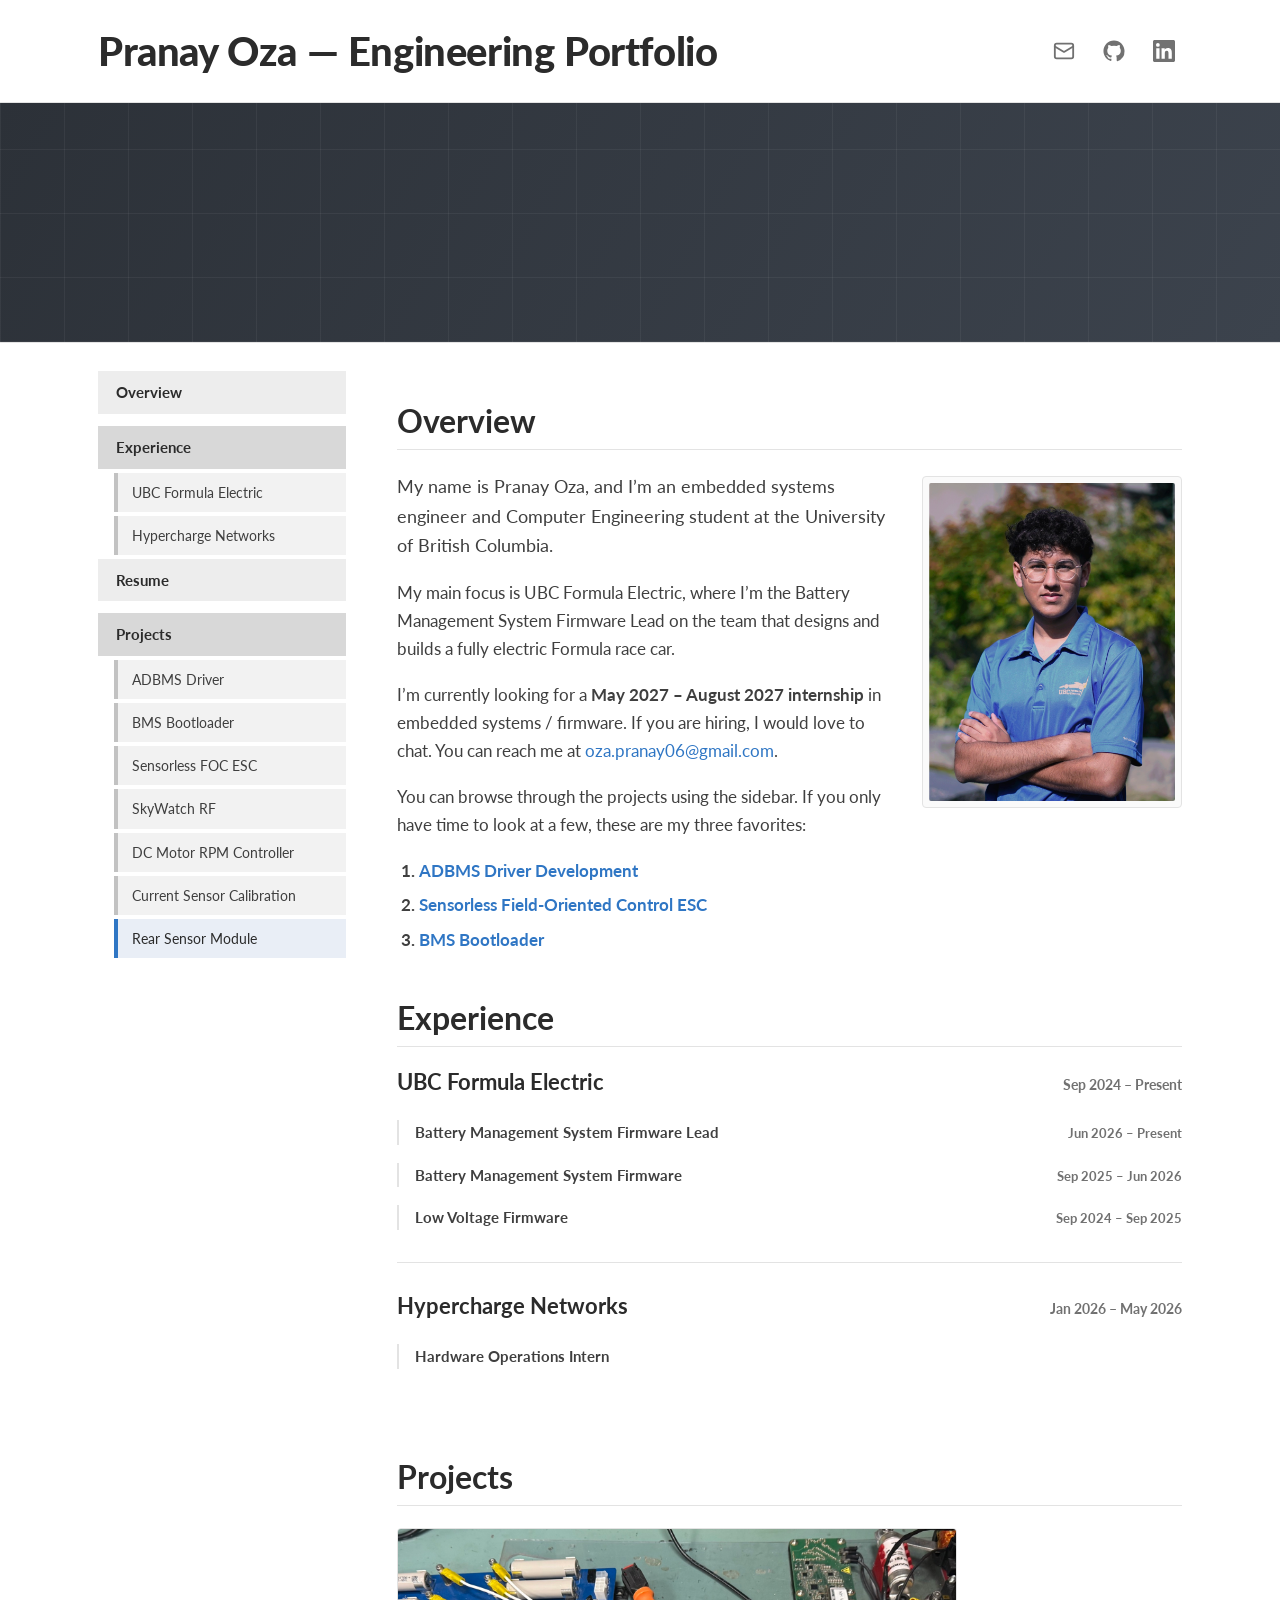
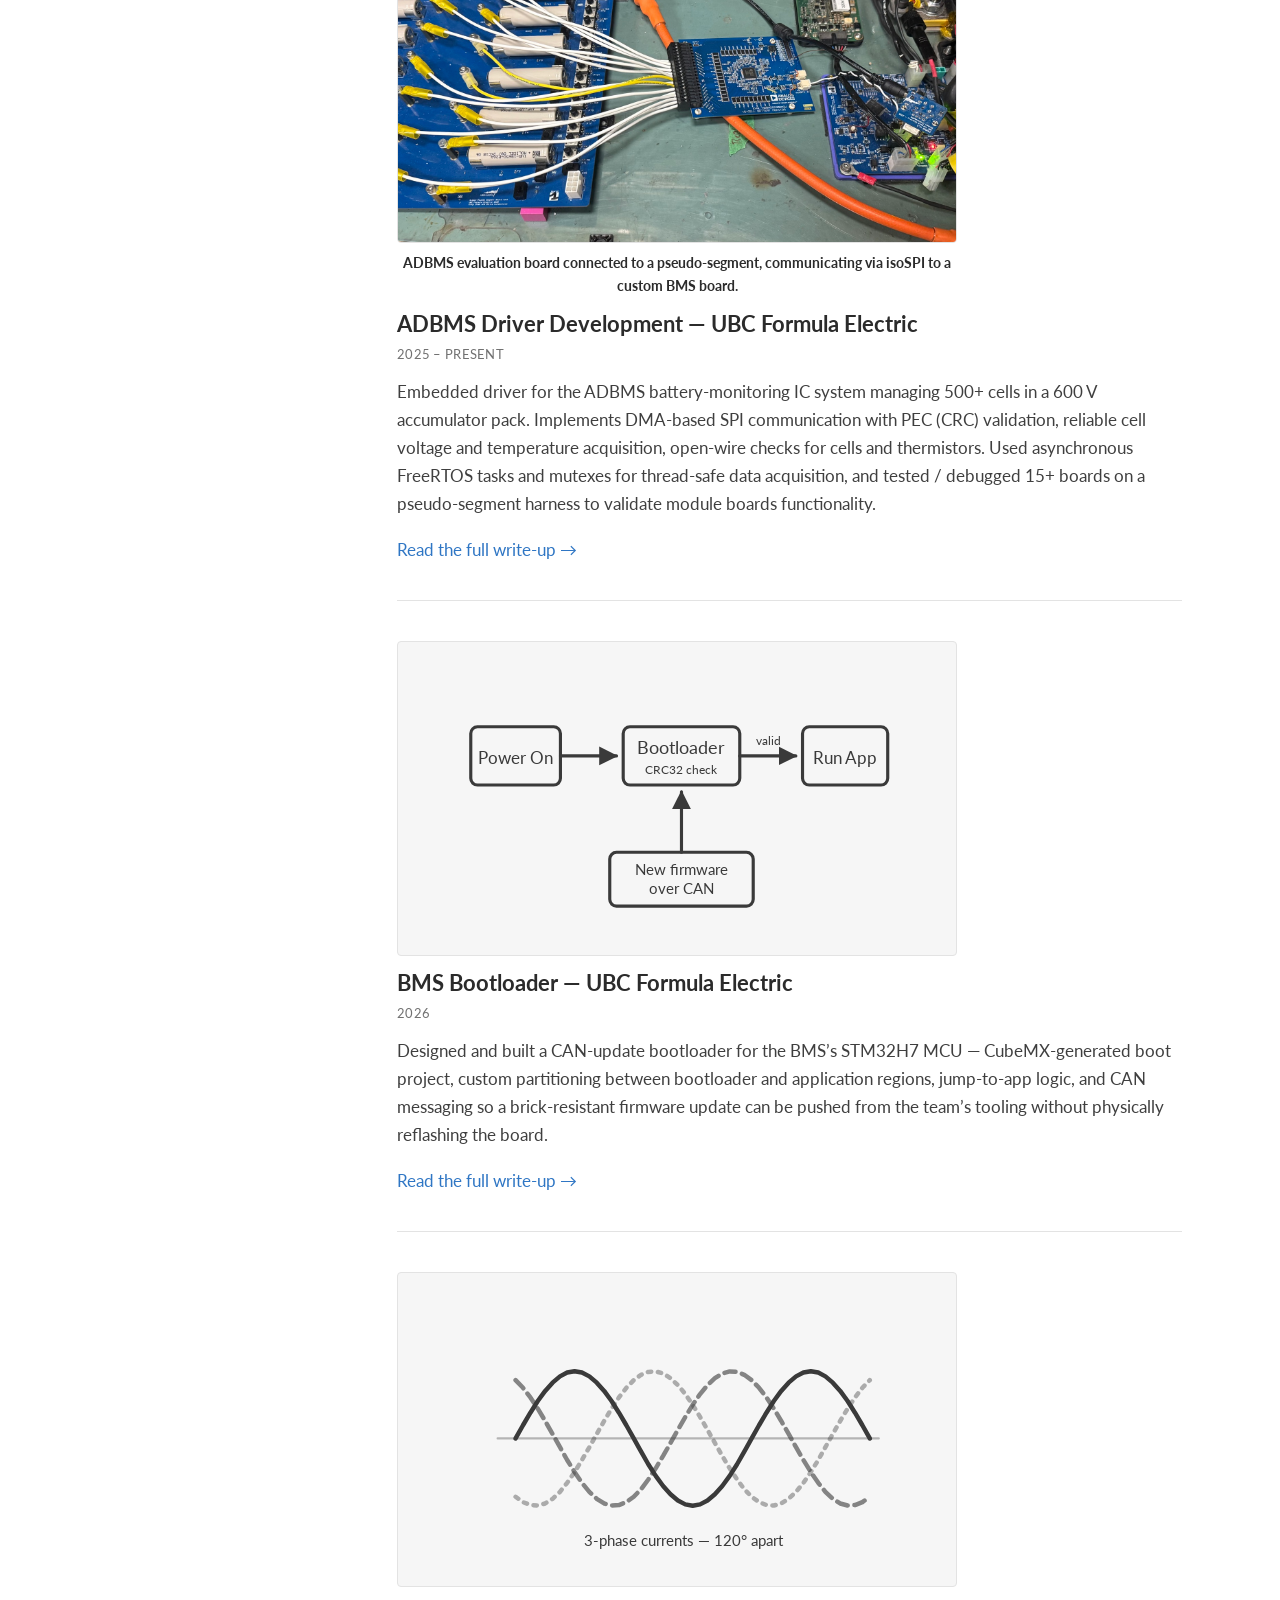
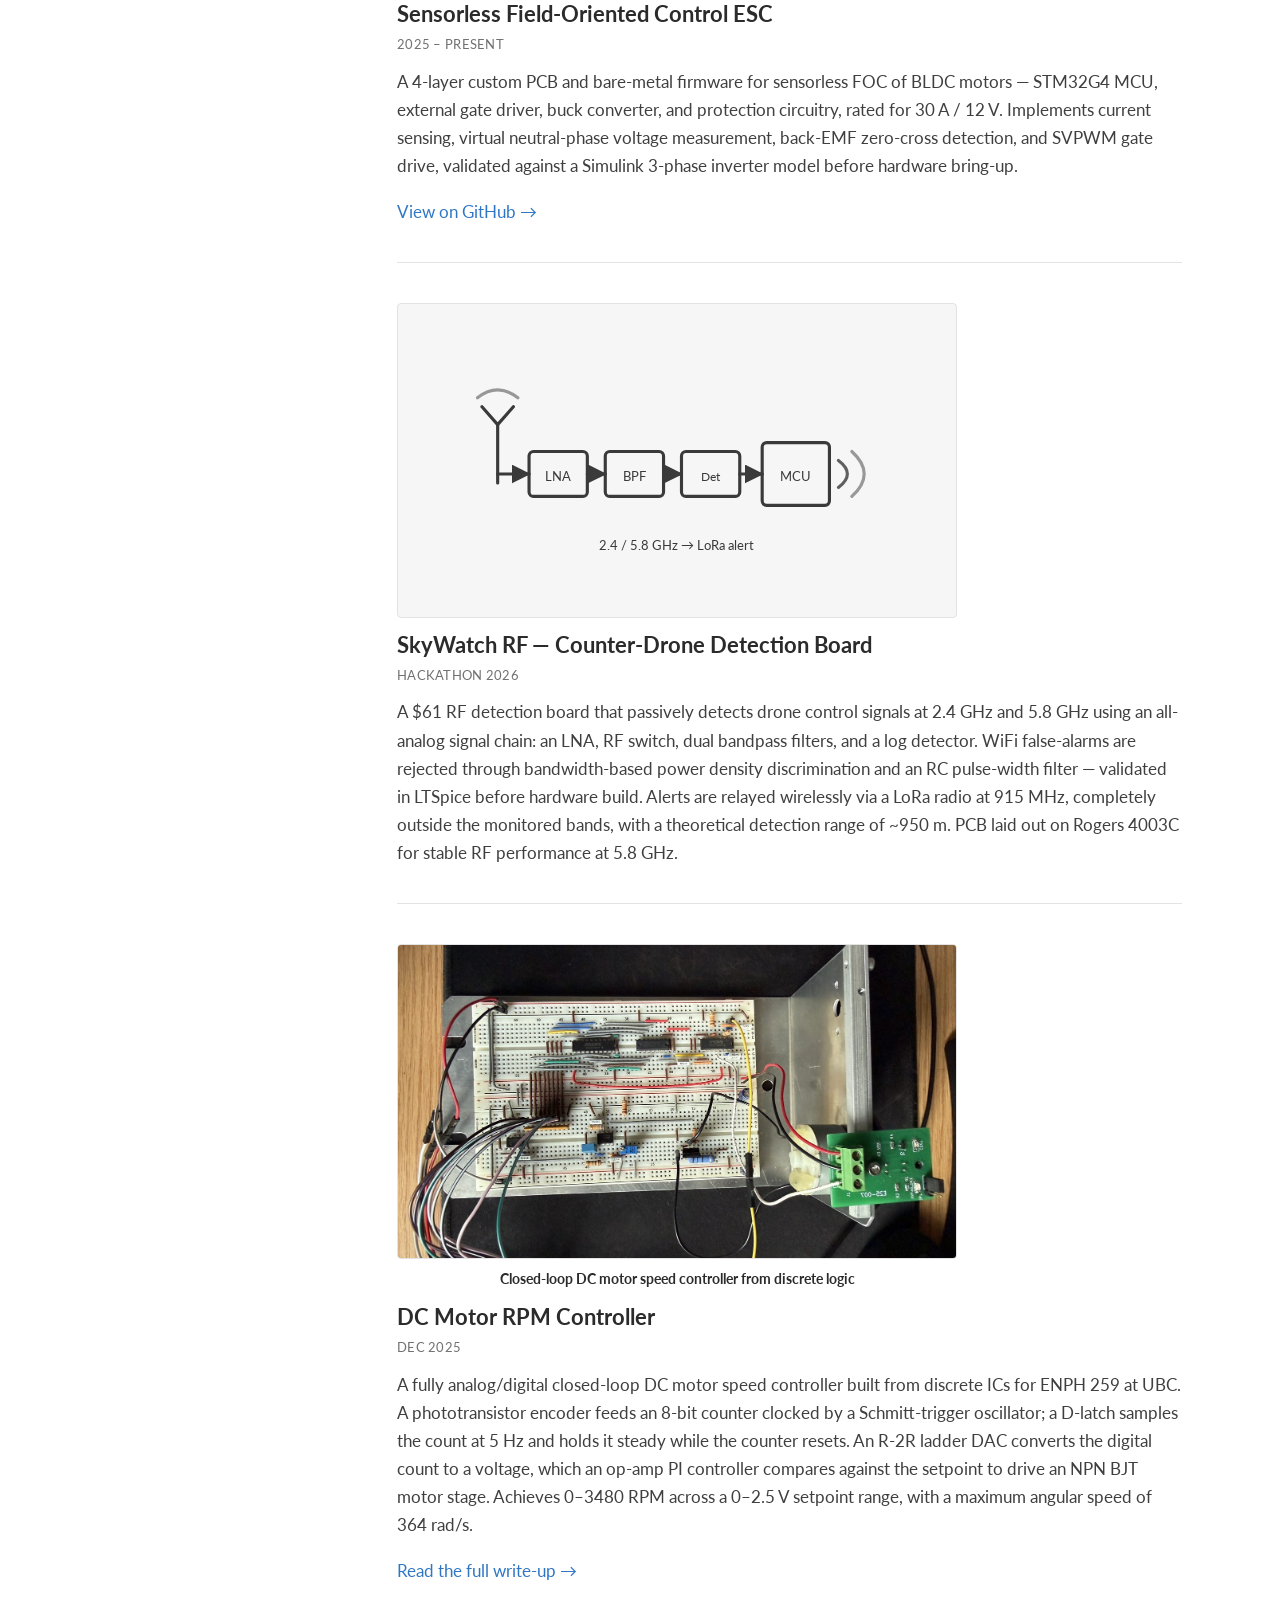
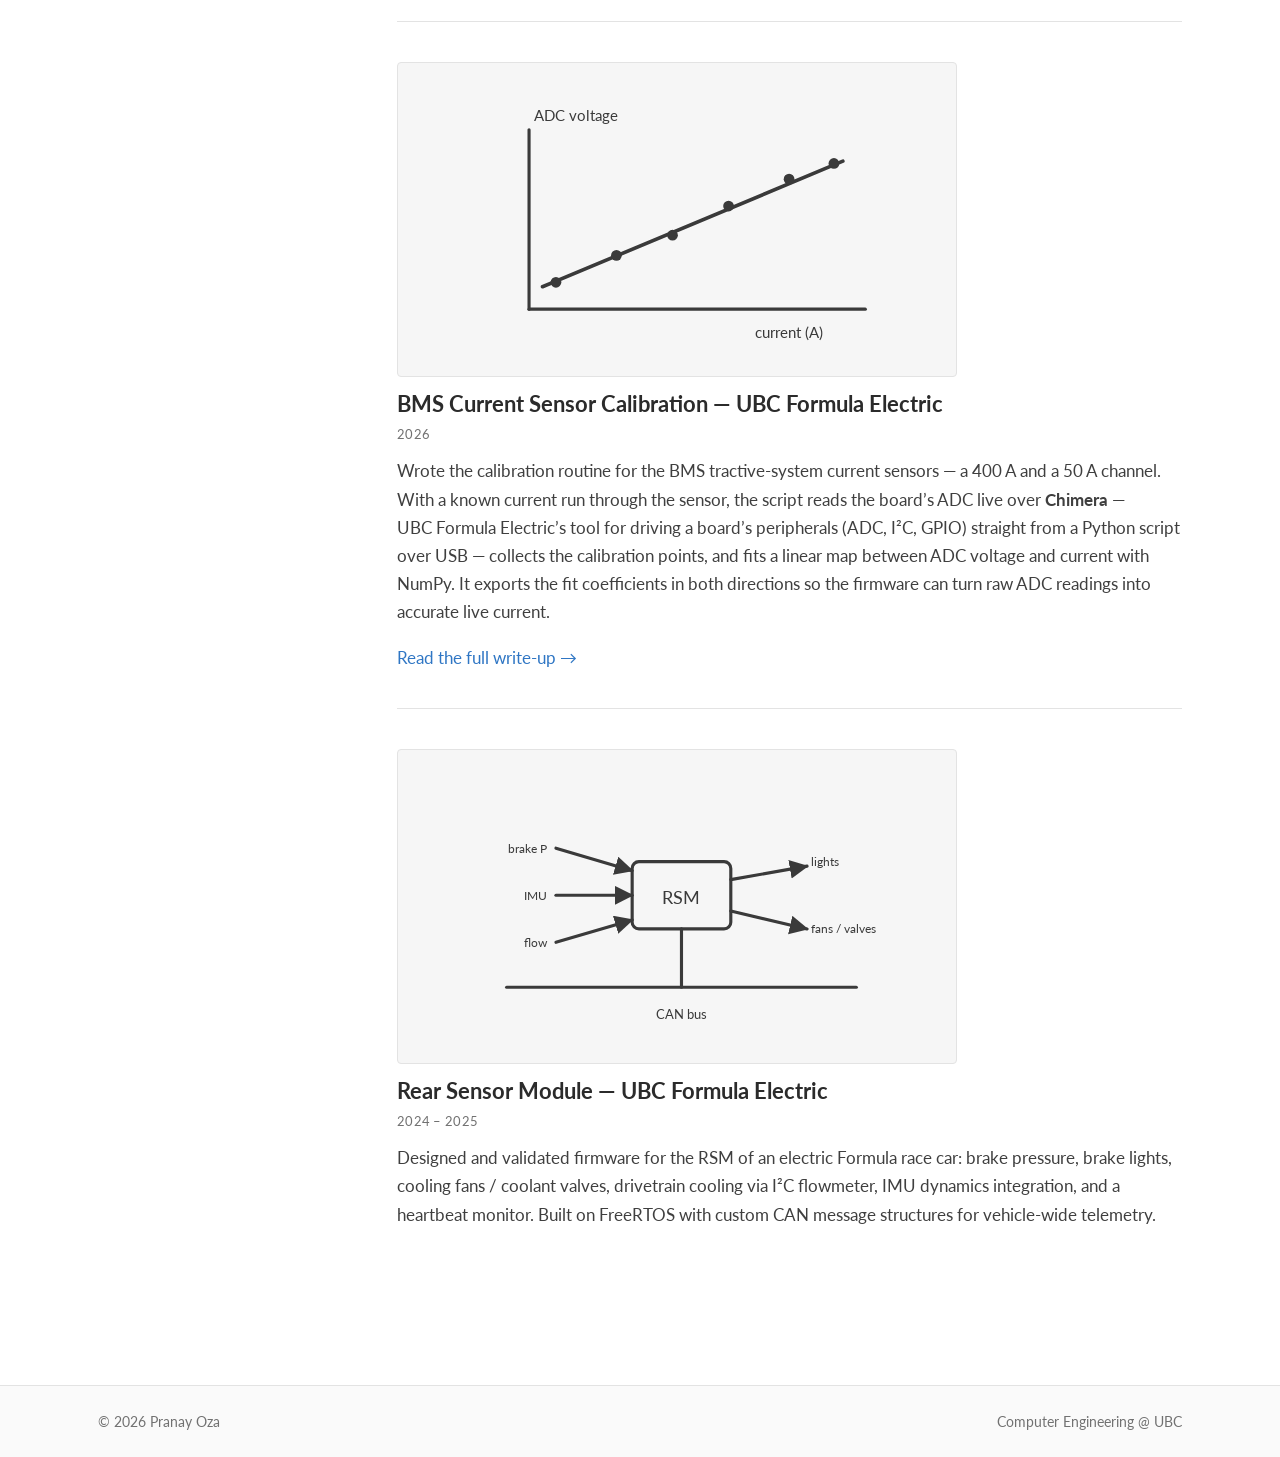
==== commit 54bb7b51: "more changes" ====
--- a/index.html
+++ b/index.html
@@ -130,11 +130,11 @@
             <div class="figure-frame figure-frame--photo">
               <img class="figure-photo" src="assets/adbms-segment-test.jpg" alt="Pseudo-segment test harness: a UBC Formula Electric segment board populated with 18650 Molicel cells, wired into an Analog Devices 16-cell ADBMS battery-monitor evaluation board and a BMS board over CAN" loading="lazy" />
             </div>
-            <figcaption class="figure-cap">ADBMS battery-monitoring driver &mdash; SPI / isoSPI daisy chain</figcaption>
+            <figcaption class="figure-cap">ADBMS evaluation board connected to a pseudo-segment, communicating via isoSPI to a custom BMS board.</figcaption>
           </figure>
           <h3>ADBMS Driver Development &mdash; UBC Formula Electric</h3>
           <p class="project-meta"><span>2025 &ndash; Present</span></p>
-          <p>Embedded driver for the ADBMS battery-monitoring IC system managing 500+ cells in a 600&nbsp;V accumulator pack. Implements SPI-based communication with PEC (CRC) validation, reliable cell voltage and temperature acquisition, open-wire checks for cells and thermistors, and validated ADC measurements. Used asynchronous FreeRTOS tasks and mutexes for thread-safe data acquisition, and tested / debugged 15+ boards on a pseudo-segment harness to validate isoSPI links with module boards.</p>
+          <p>Embedded driver for the ADBMS battery-monitoring IC system managing 500+ cells in a 600&nbsp;V accumulator pack. Implements DMA-based SPI communication with PEC (CRC) validation, reliable cell voltage and temperature acquisition, open-wire checks for cells and thermistors. Used asynchronous FreeRTOS tasks and mutexes for thread-safe data acquisition, and tested / debugged 15+ boards on a pseudo-segment harness to validate module boards functionality.</p>
           <a href="adbms-driver.html">Read the full write-up &rarr;</a>
         </article>
 
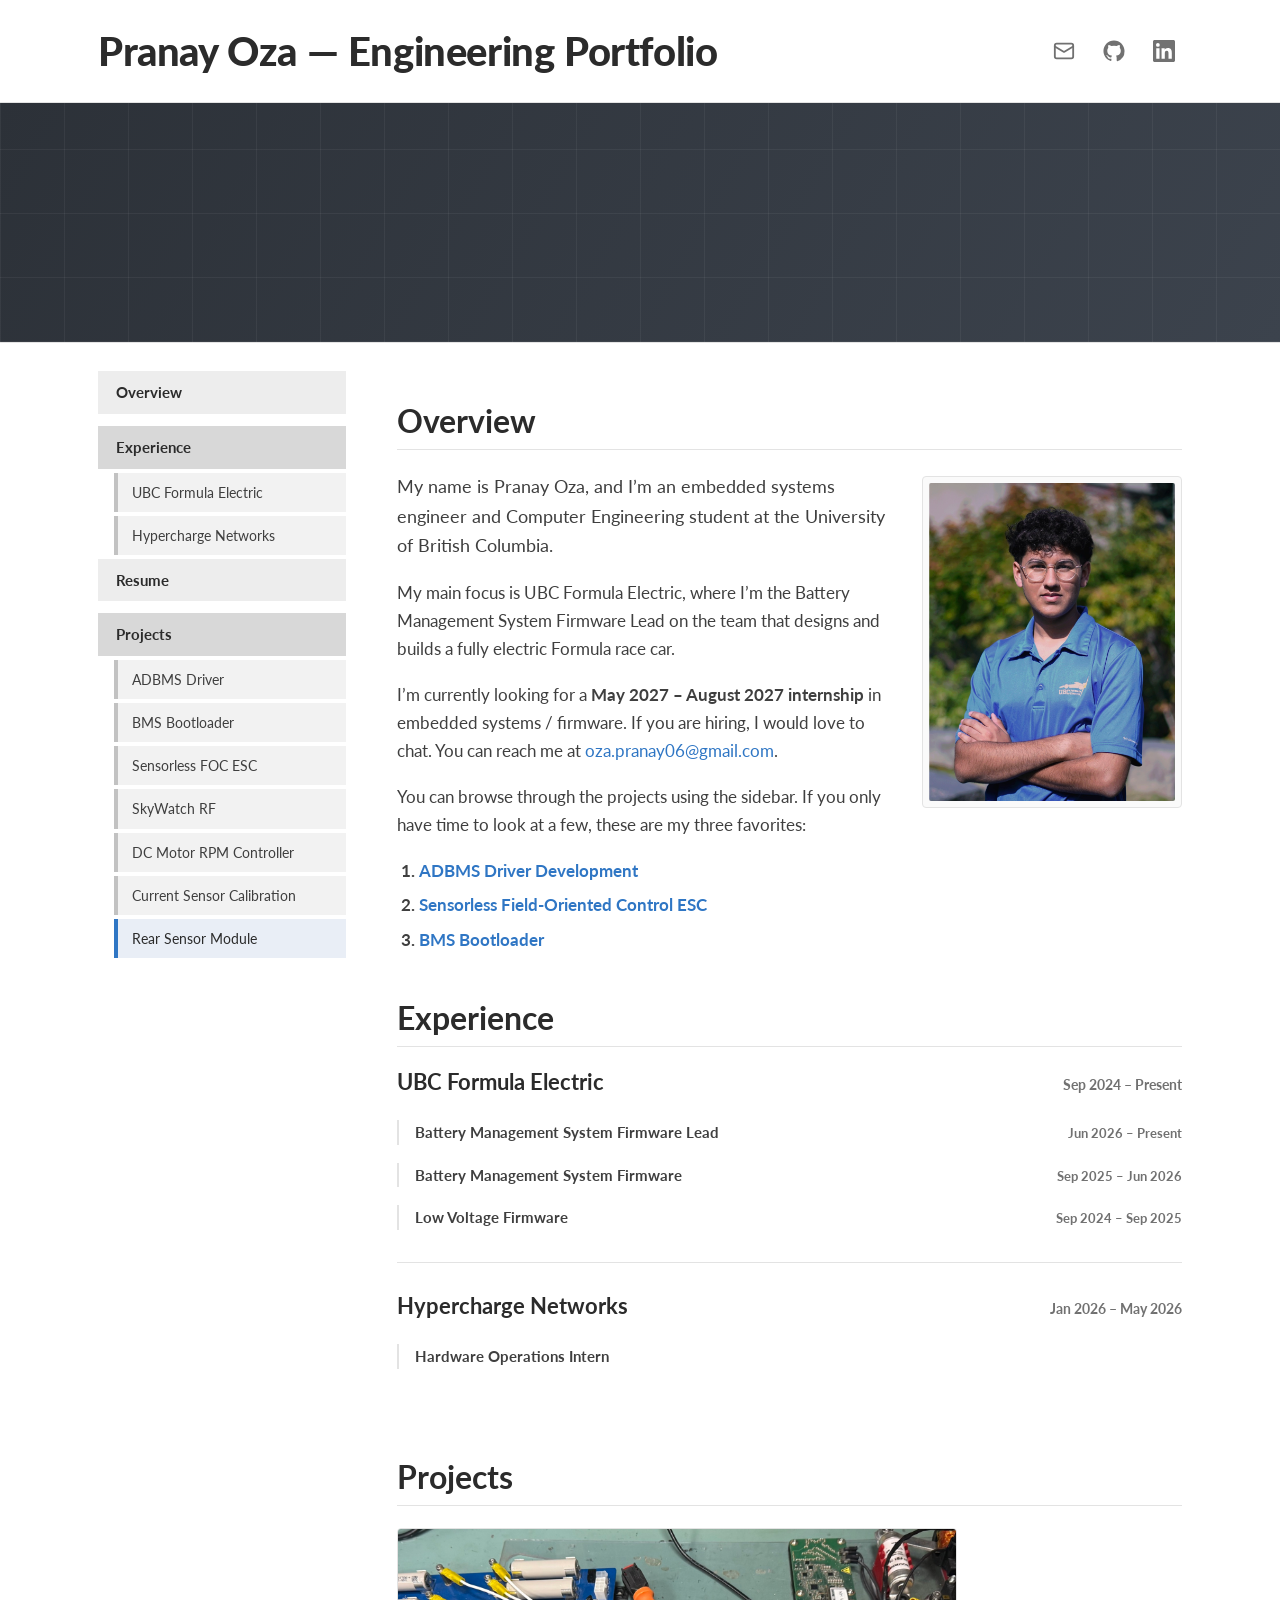
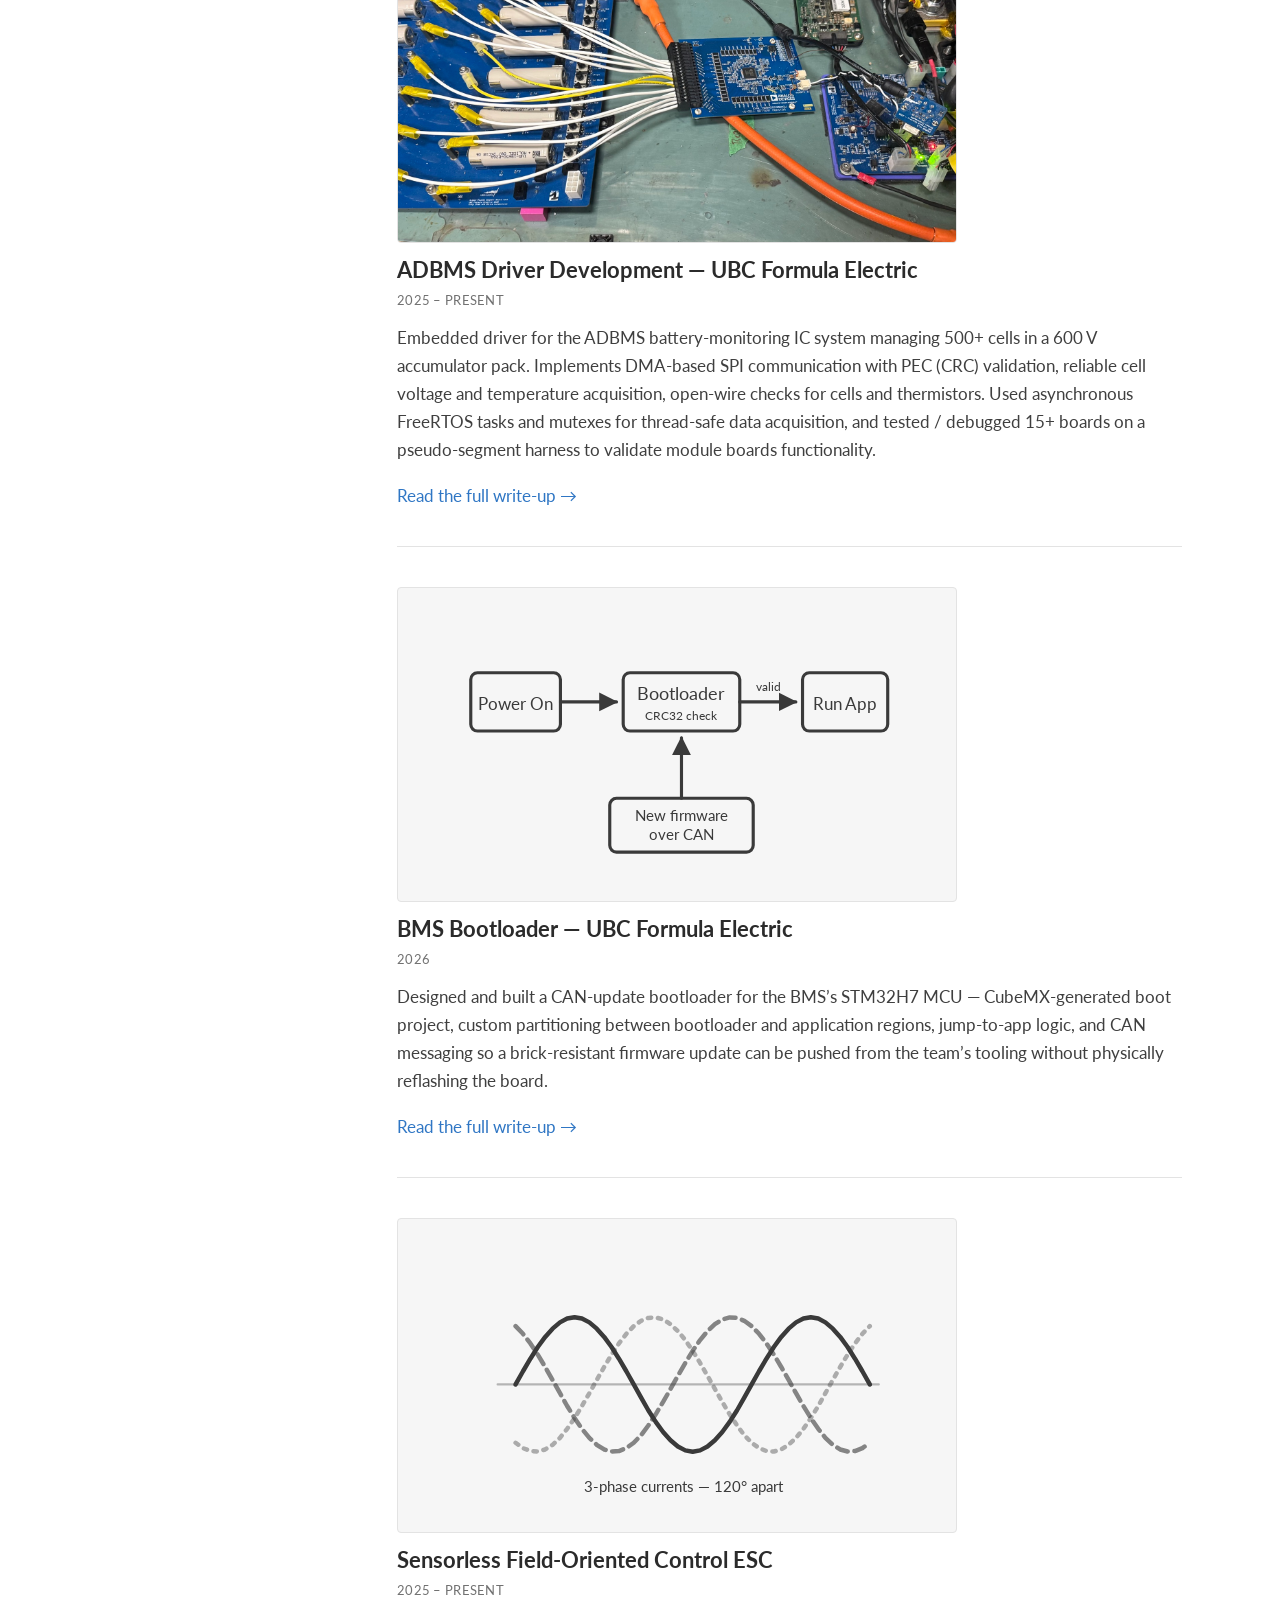
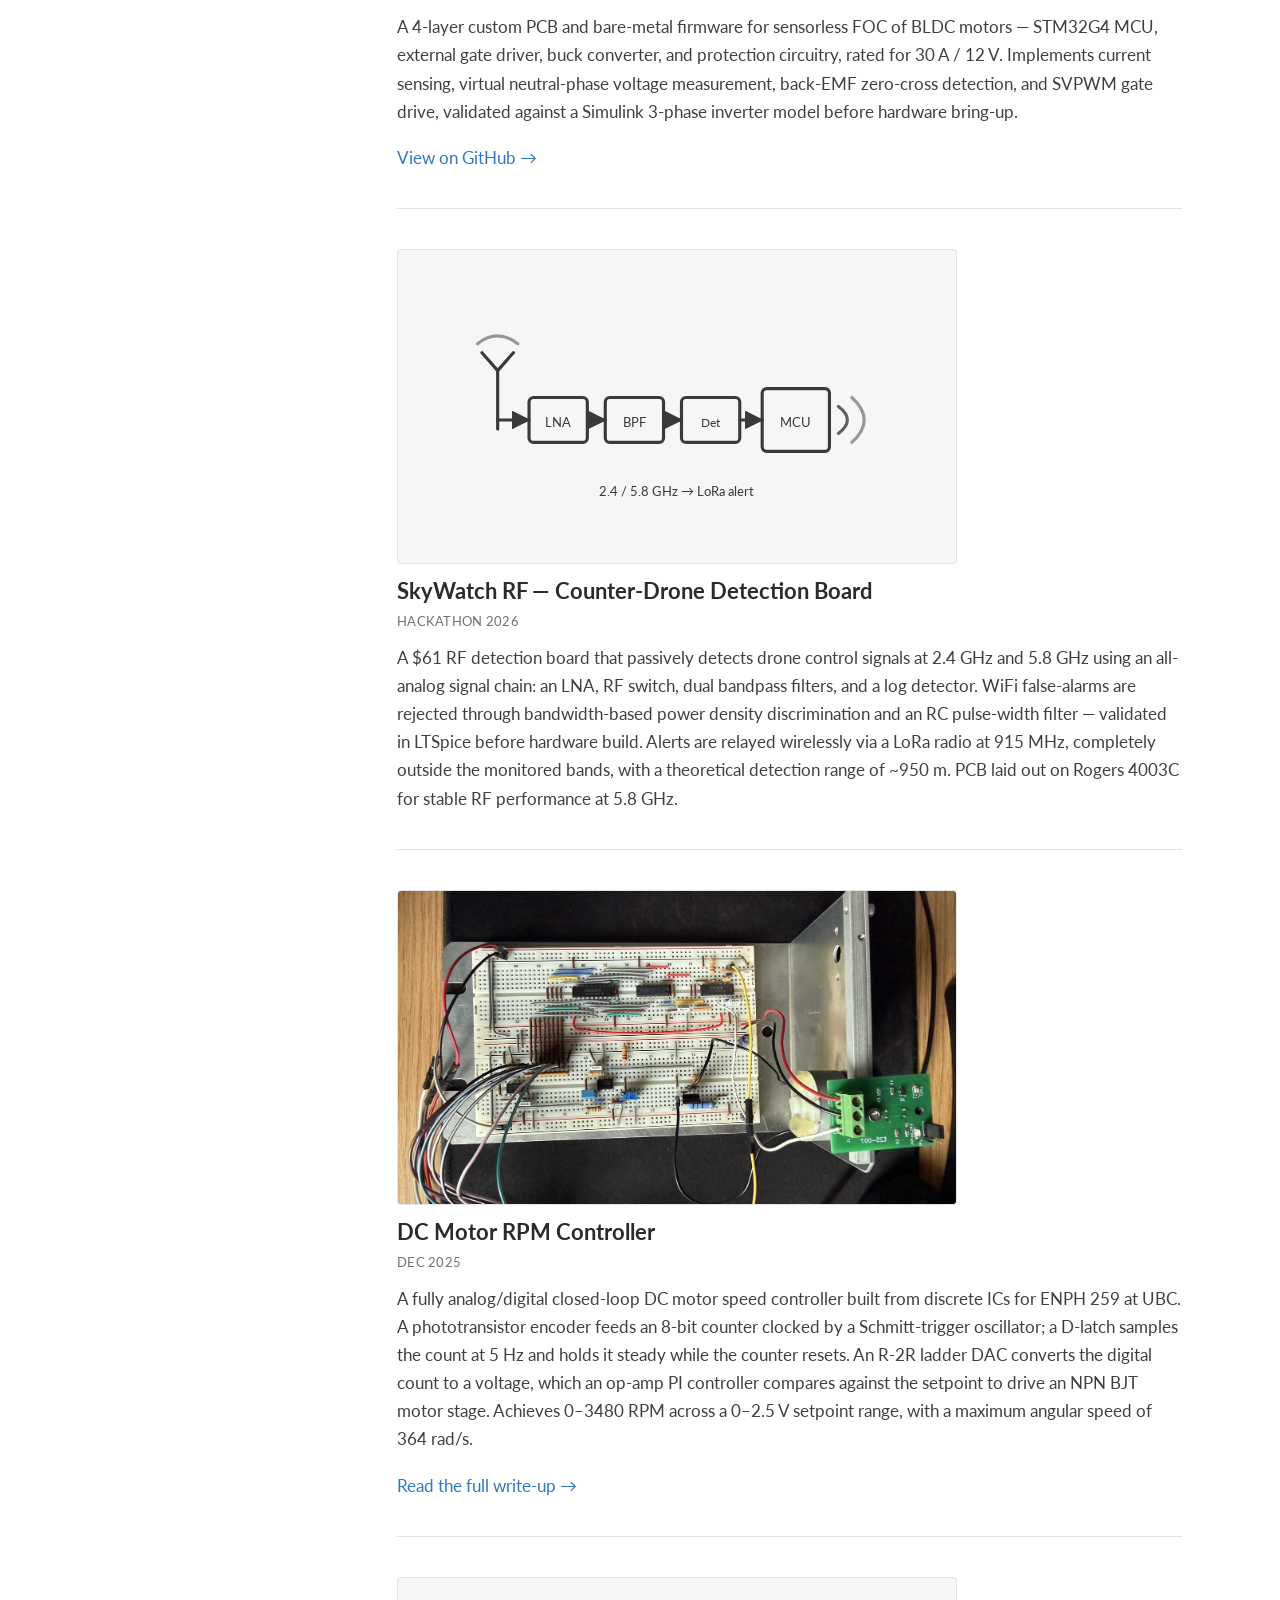
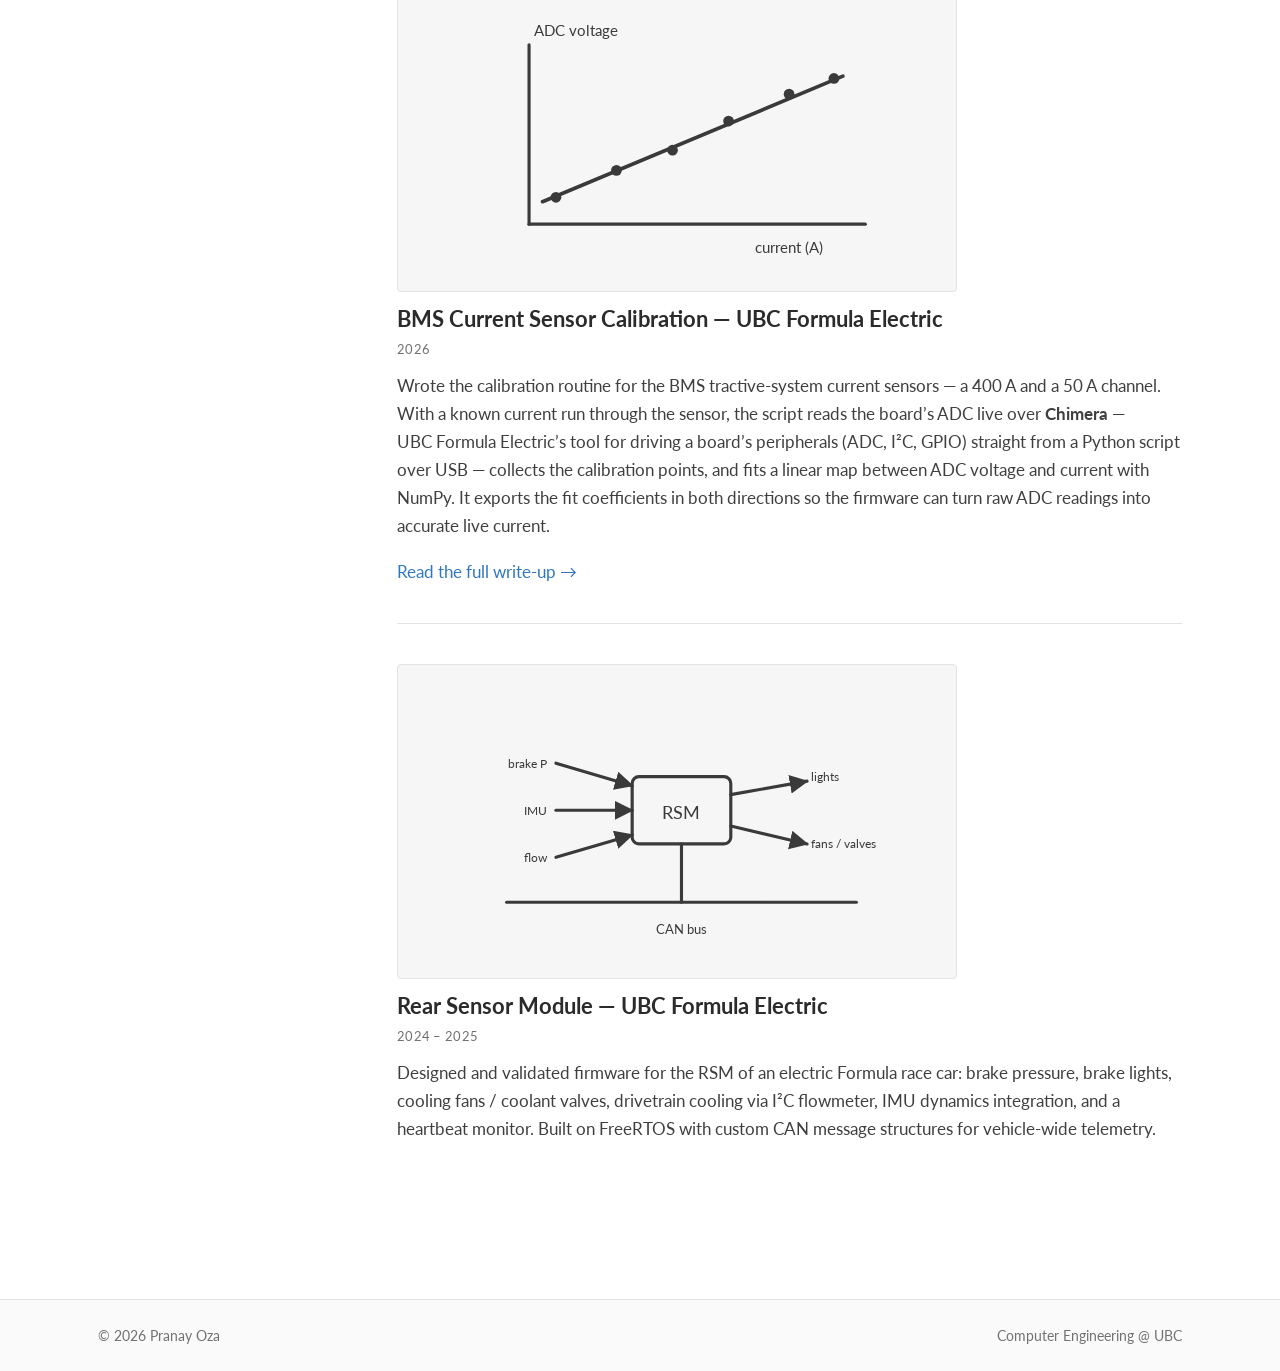
==== commit 1dd9800e: "ADBMS: DMA SPI, revised copy/captions, reversible isoSPI, command counter, fault handling; remove ma" ====
--- a/index.html
+++ b/index.html
@@ -130,7 +130,6 @@
             <div class="figure-frame figure-frame--photo">
               <img class="figure-photo" src="assets/adbms-segment-test.jpg" alt="Pseudo-segment test harness: a UBC Formula Electric segment board populated with 18650 Molicel cells, wired into an Analog Devices 16-cell ADBMS battery-monitor evaluation board and a BMS board over CAN" loading="lazy" />
             </div>
-            <figcaption class="figure-cap">ADBMS evaluation board connected to a pseudo-segment, communicating via isoSPI to a custom BMS board.</figcaption>
           </figure>
           <h3>ADBMS Driver Development &mdash; UBC Formula Electric</h3>
           <p class="project-meta"><span>2025 &ndash; Present</span></p>
@@ -232,7 +231,6 @@
             <div class="figure-frame figure-frame--photo">
               <img class="figure-photo" src="assets/dc-motor-controller.jpg" alt="Breadboard DC motor speed controller built from discrete logic ICs, mounted on an aluminum bracket with the optical encoder board" />
             </div>
-            <figcaption class="figure-cap">Closed-loop DC motor speed controller from discrete logic</figcaption>
           </figure>
           <h3>DC Motor RPM Controller</h3>
           <p class="project-meta"><span>Dec 2025</span></p>
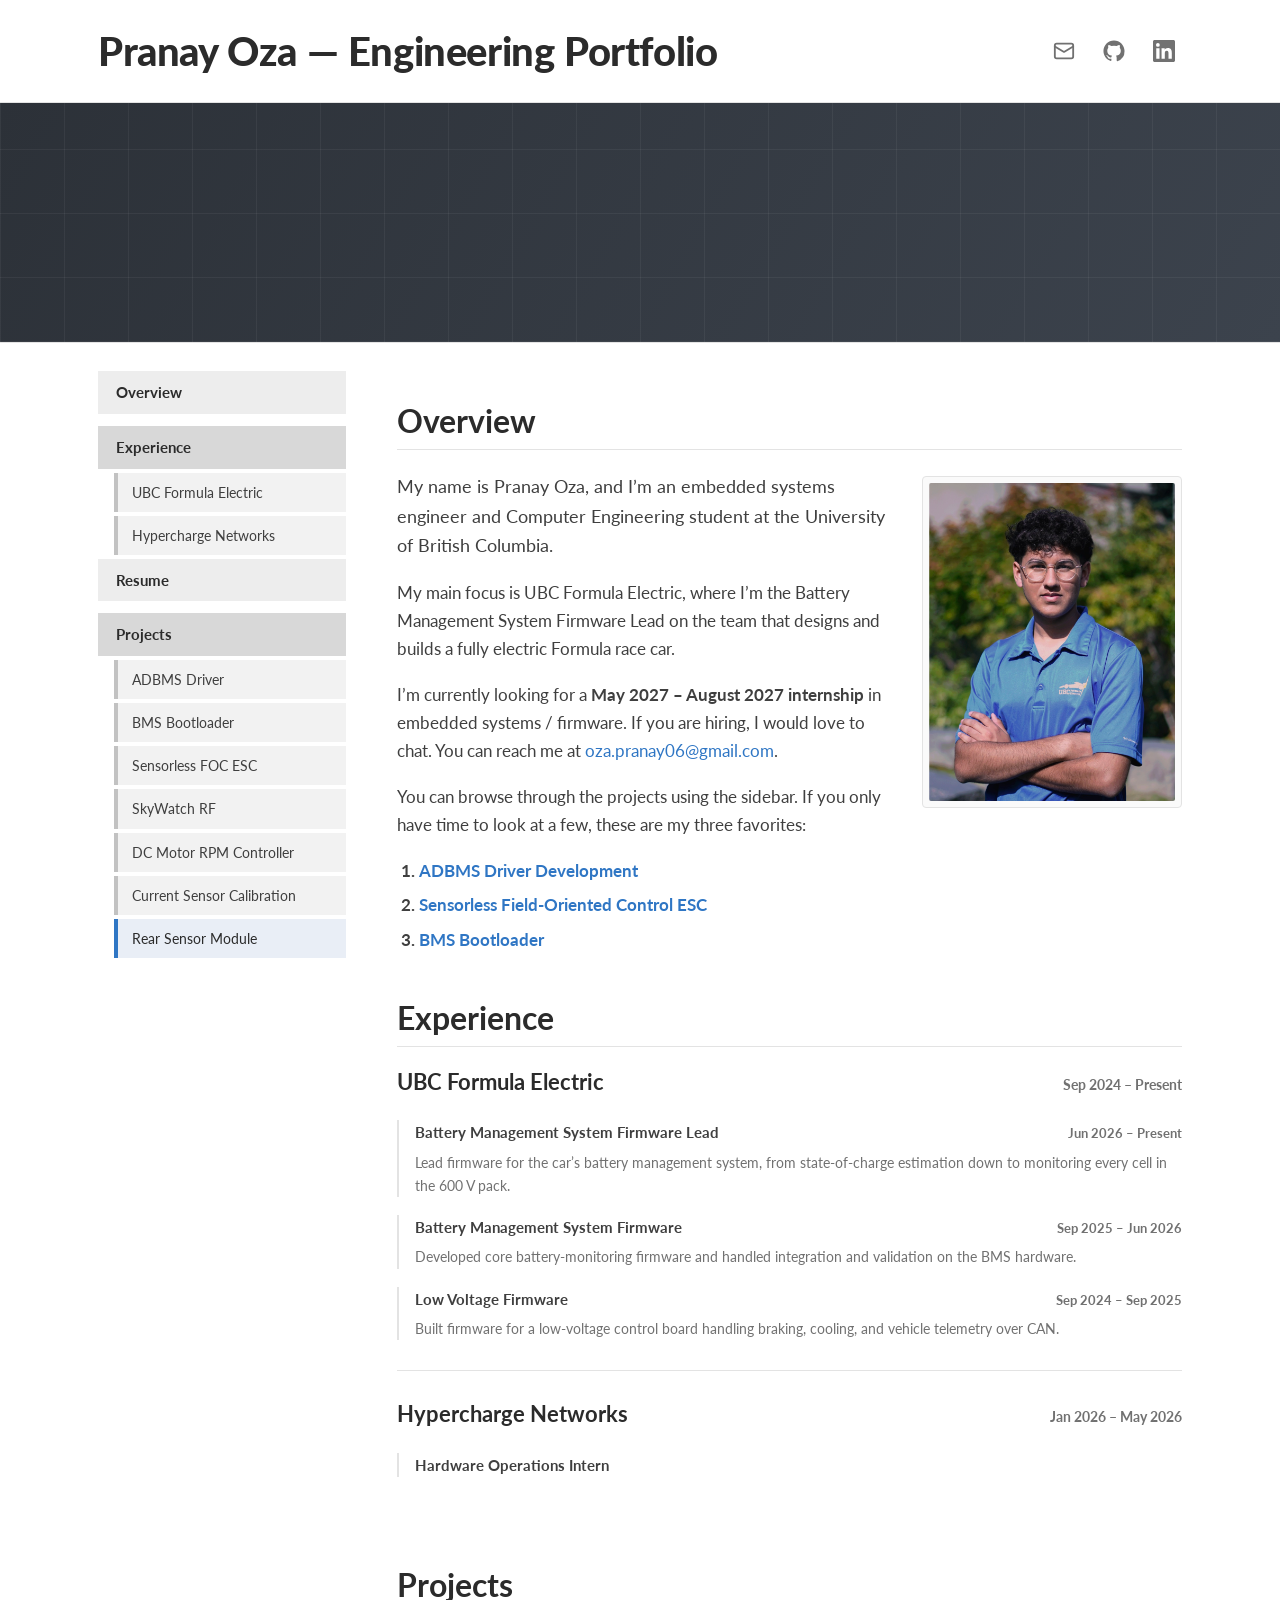
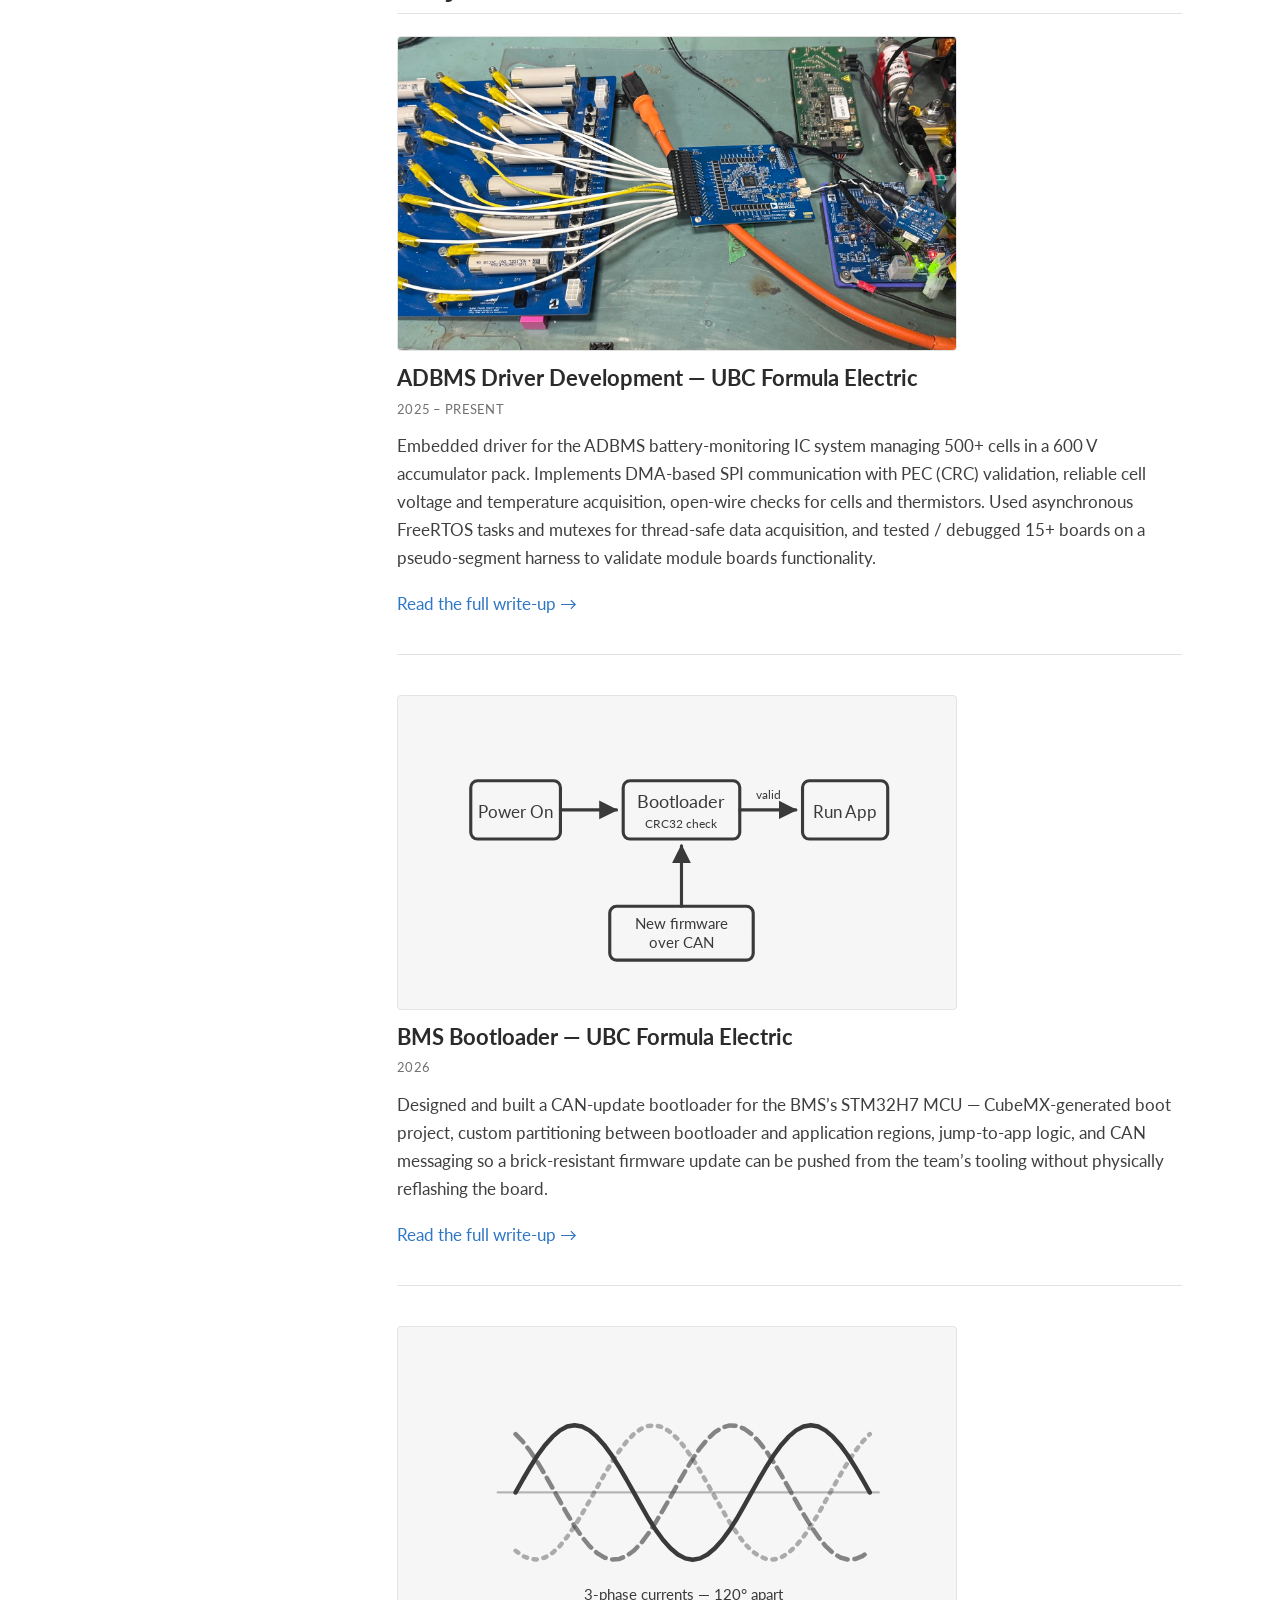
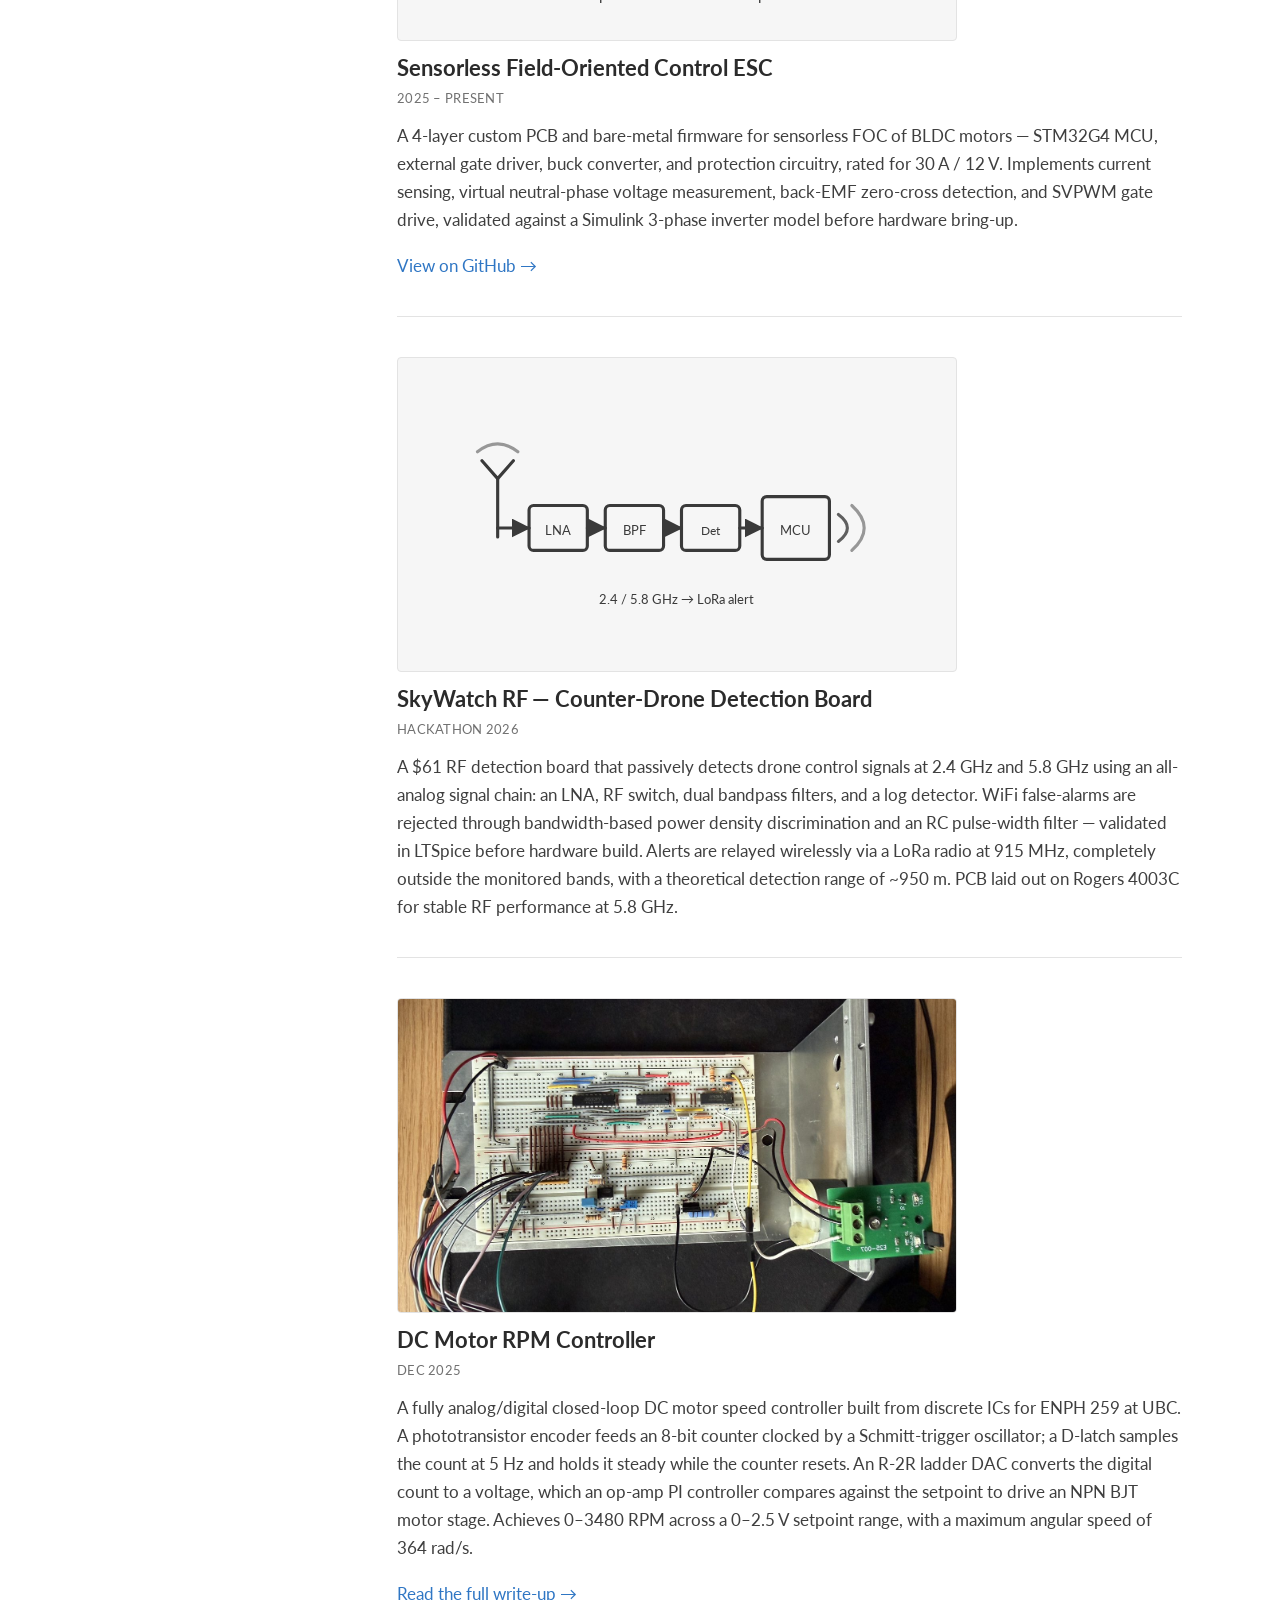
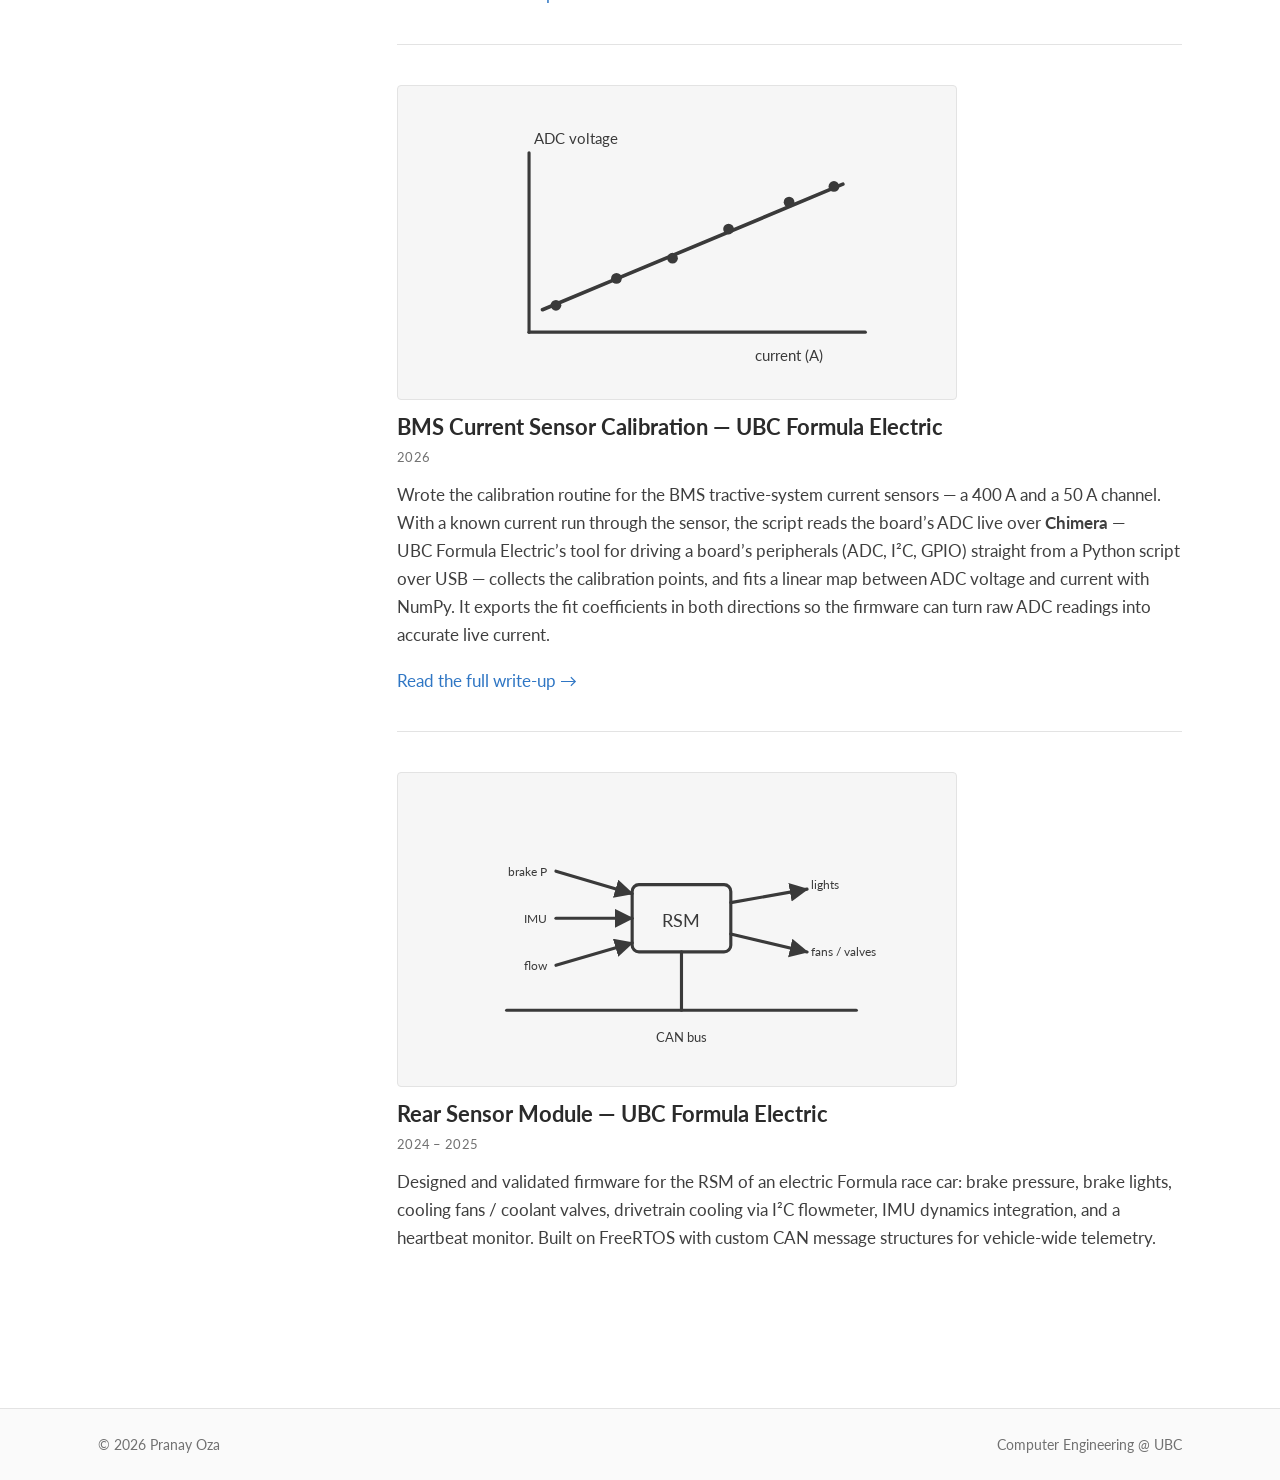
==== commit b57080f3: "Add one-line role descriptions under UBC Formula Electric experience" ====
--- a/index.html
+++ b/index.html
@@ -91,6 +91,7 @@
               <p class="entry-sub-title">Battery Management System Firmware Lead</p>
               <span class="entry-sub-date">Jun 2026 &ndash; Present</span>
             </div>
+            <p class="entry-sub-desc">Lead firmware for the car&rsquo;s battery management system, from state-of-charge estimation down to monitoring every cell in the 600&nbsp;V pack.</p>
           </div>
 
           <div class="entry-sub">
@@ -98,6 +99,7 @@
               <p class="entry-sub-title">Battery Management System Firmware</p>
               <span class="entry-sub-date">Sep 2025 &ndash; Jun 2026</span>
             </div>
+            <p class="entry-sub-desc">Developed core battery-monitoring firmware and handled integration and validation on the BMS hardware.</p>
           </div>
 
           <div class="entry-sub">
@@ -105,6 +107,7 @@
               <p class="entry-sub-title">Low Voltage Firmware</p>
               <span class="entry-sub-date">Sep 2024 &ndash; Sep 2025</span>
             </div>
+            <p class="entry-sub-desc">Built firmware for a low-voltage control board handling braking, cooling, and vehicle telemetry over CAN.</p>
           </div>
         </div>
 
--- a/styles.css
+++ b/styles.css
@@ -253,6 +253,7 @@
   font-weight: 700;
 }
 .entry-sub .doc-list { margin-top: 6px; }
+.entry-sub-desc { margin: 6px 0 0; font-size: 14px; color: var(--c-muted); }
 .doc-list { margin: 8px 0 0; padding-left: 22px; }
 .doc-list li { margin-bottom: 6px; }
 
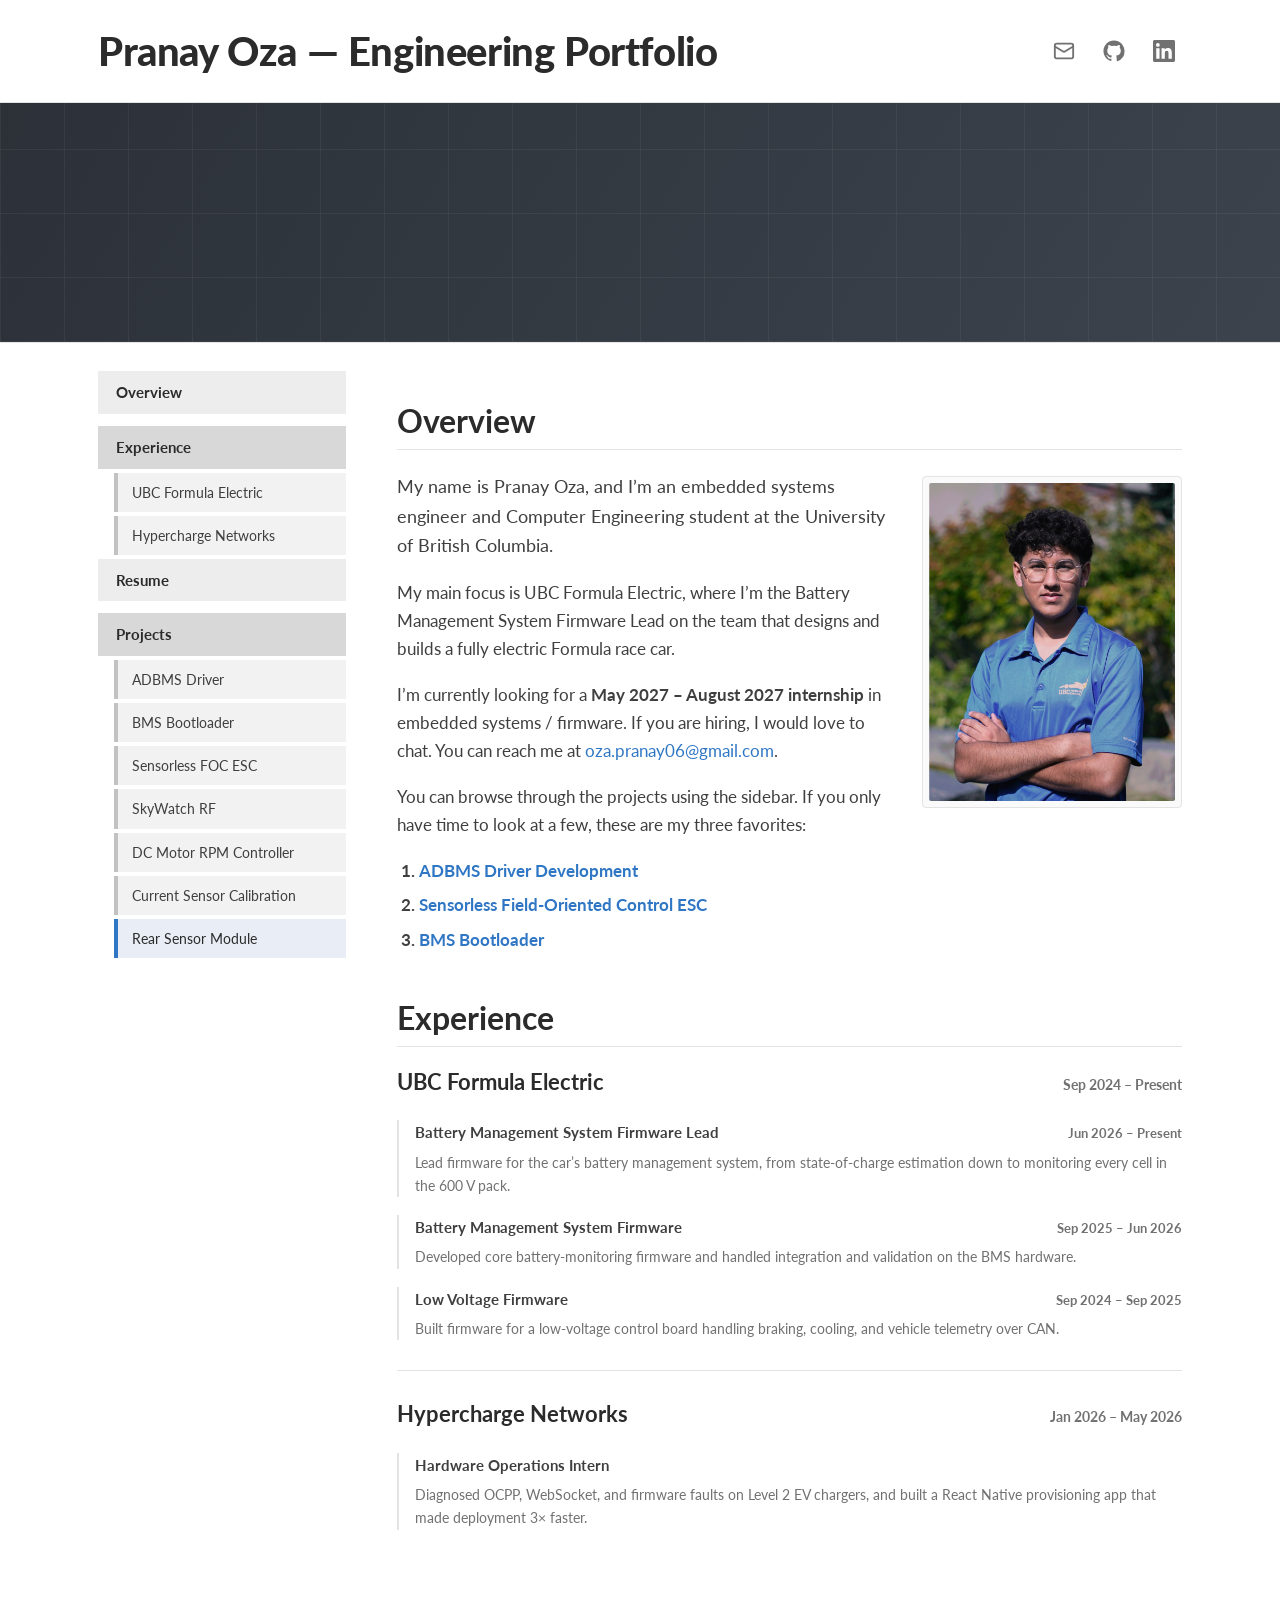
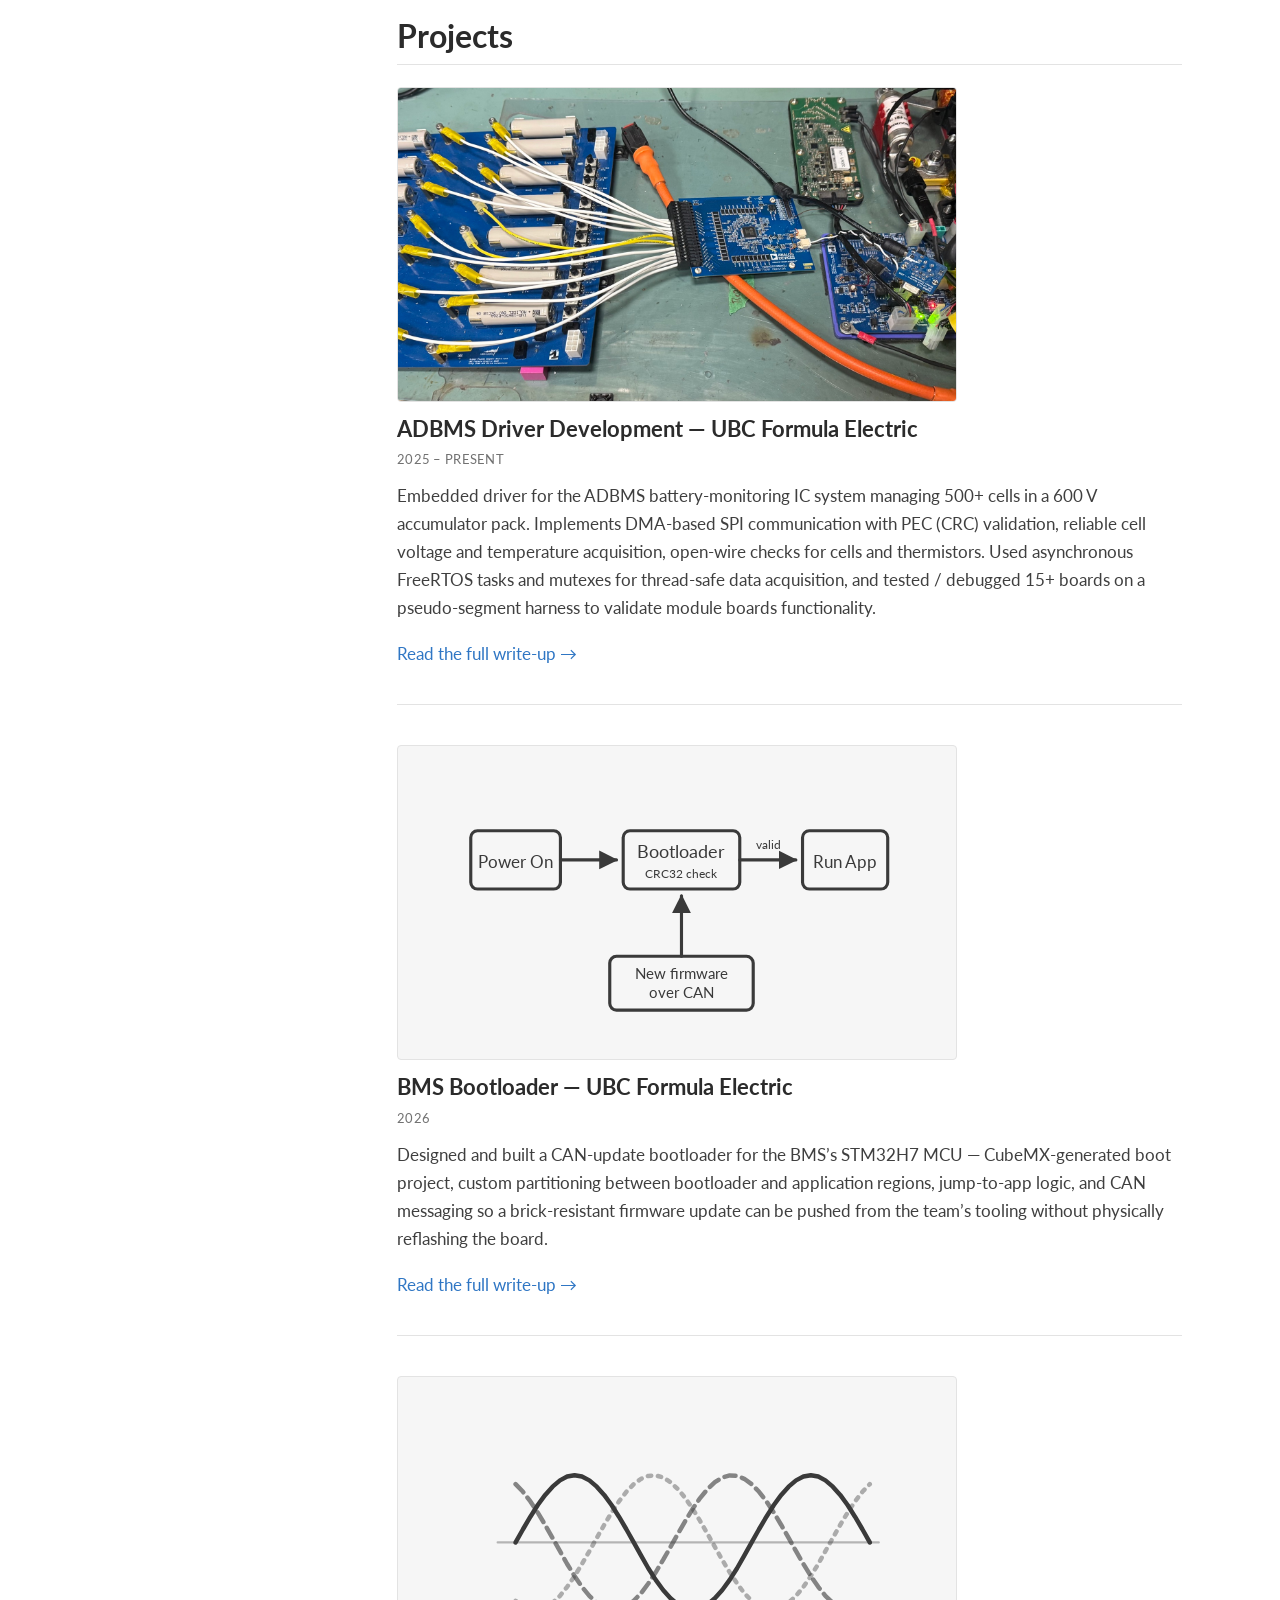
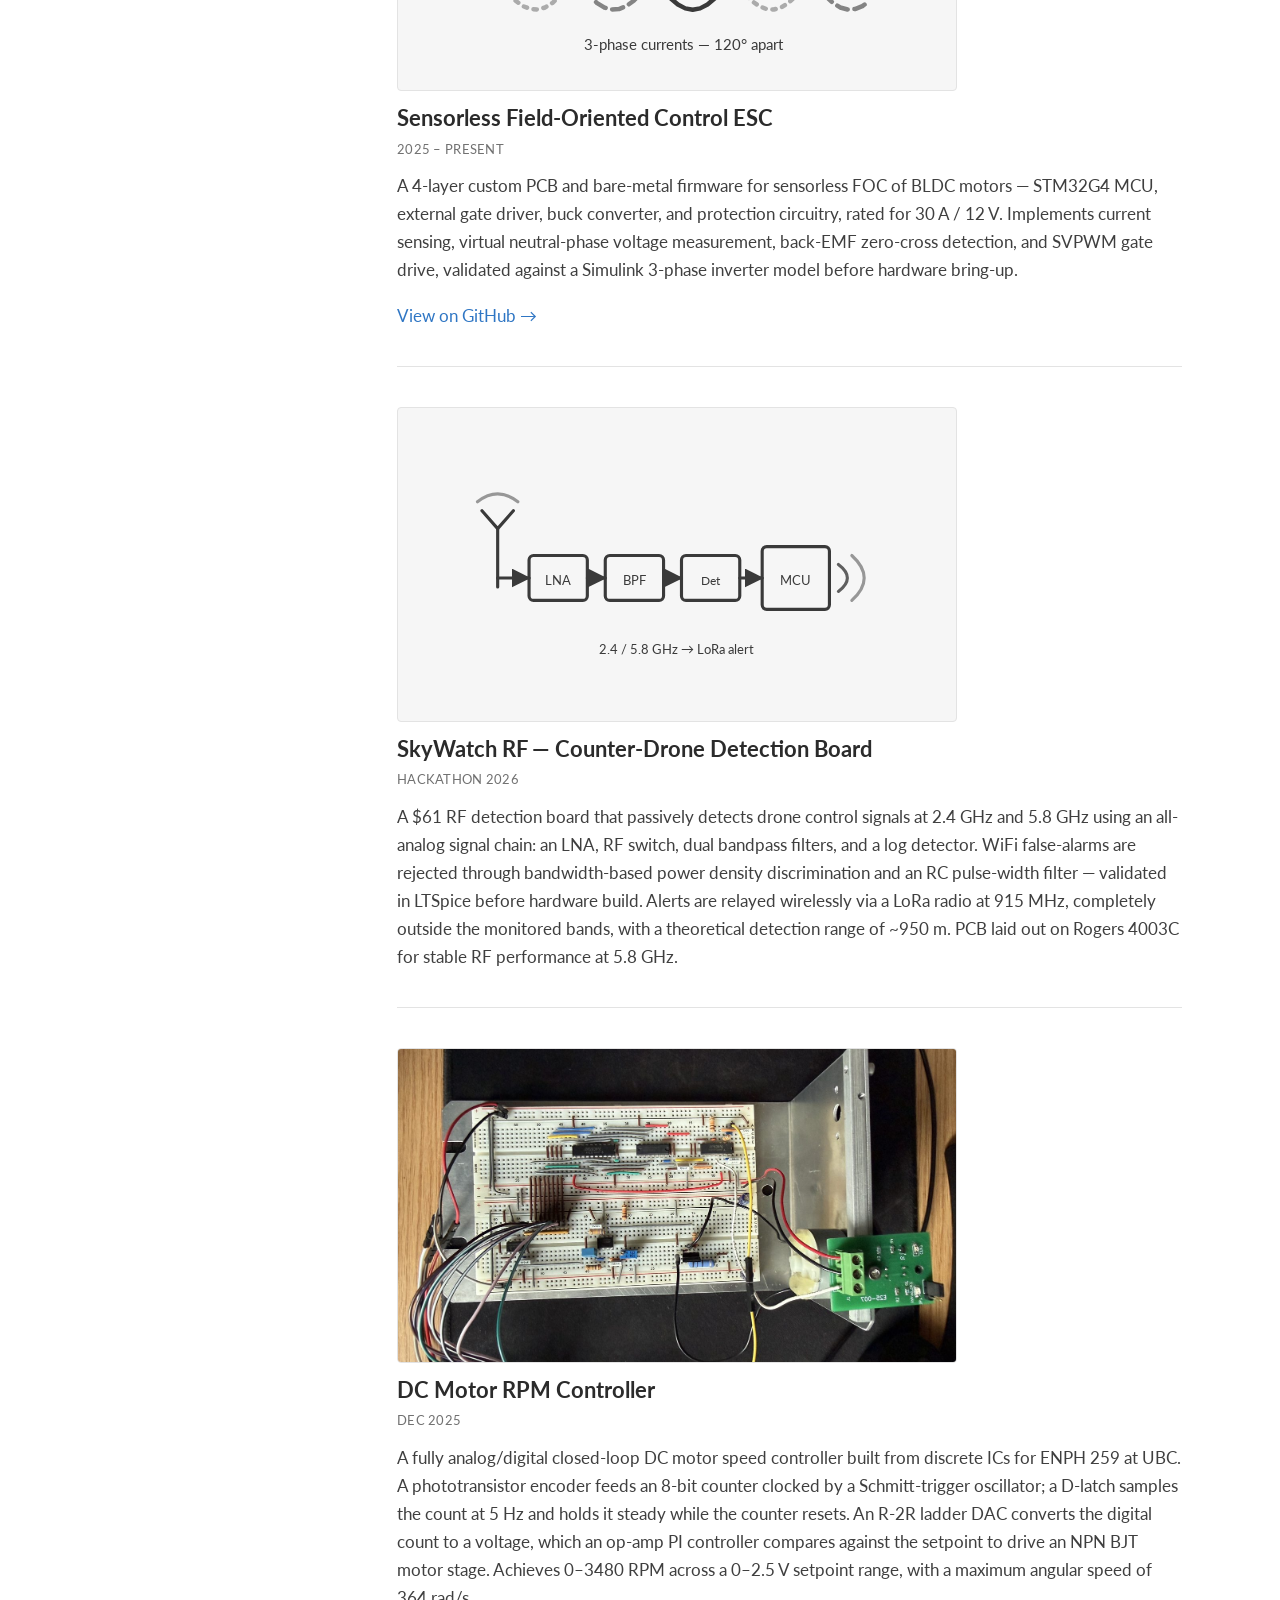
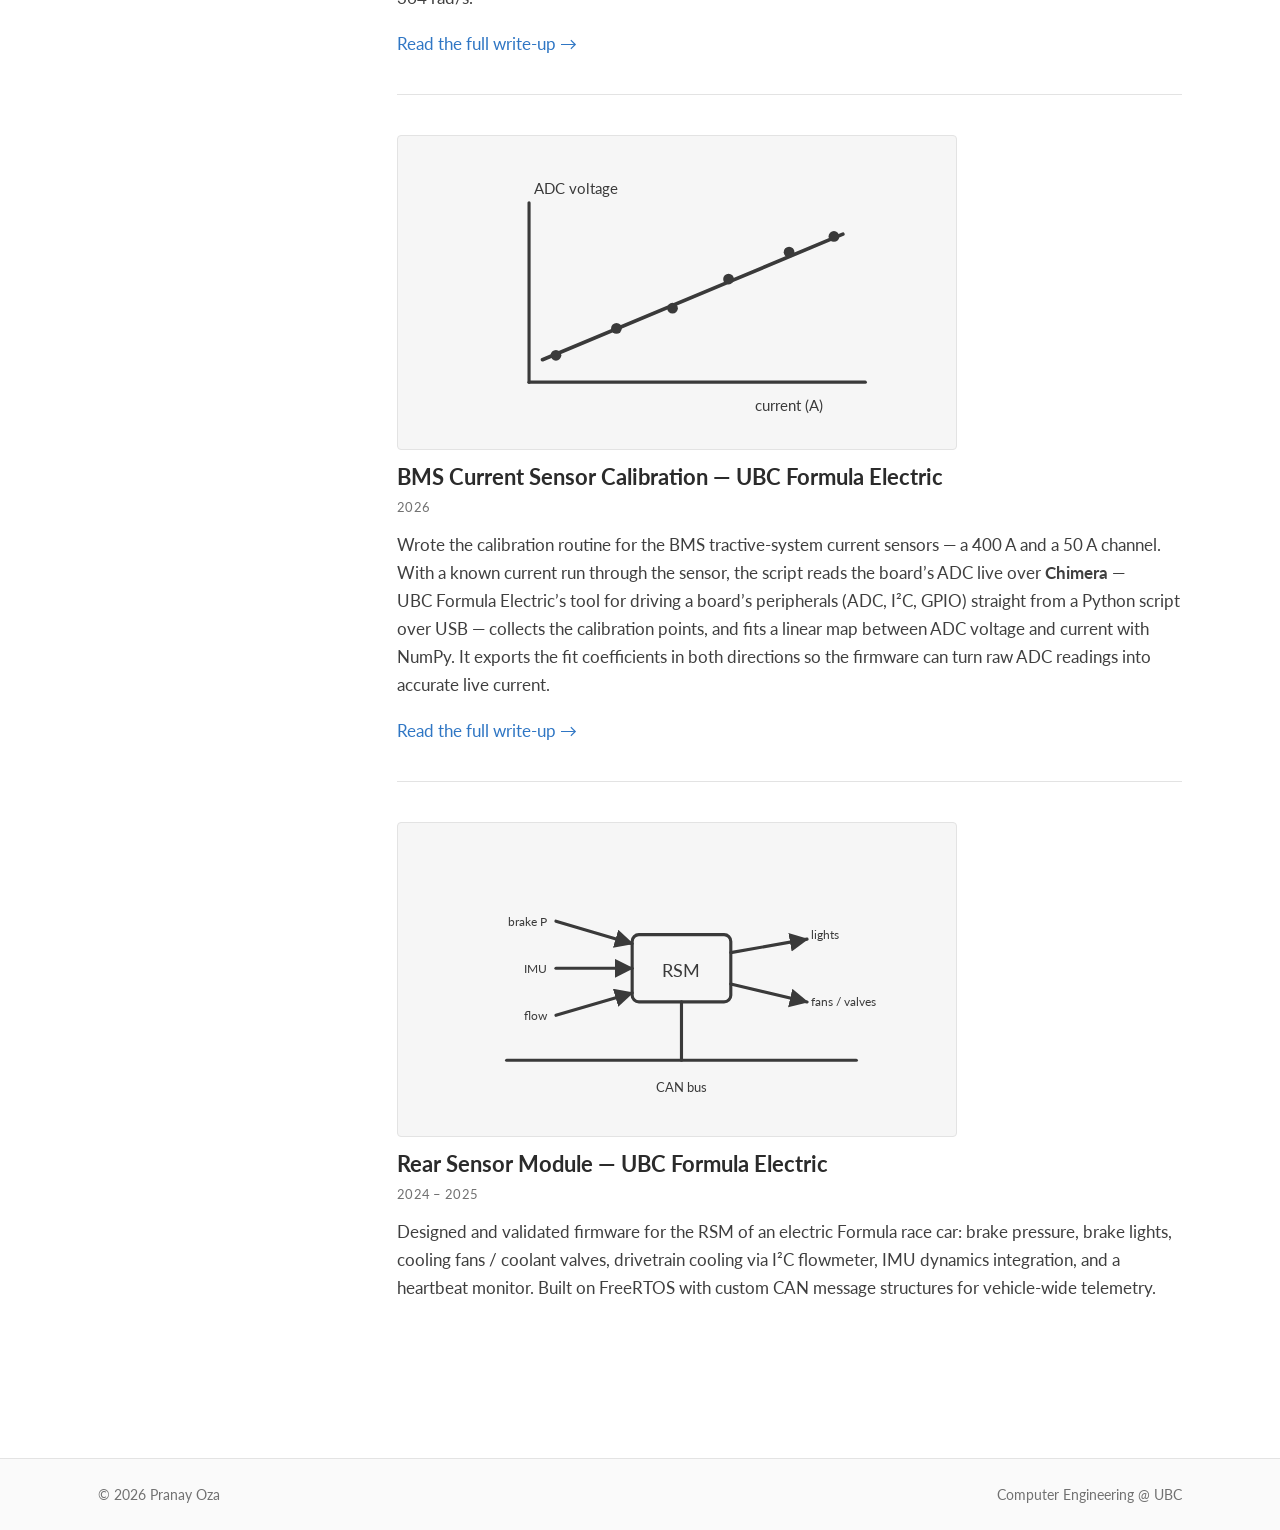
==== commit 156d9e63: "Add role description under Hypercharge experience" ====
--- a/index.html
+++ b/index.html
@@ -120,6 +120,7 @@
             <div class="entry-sub-head">
               <p class="entry-sub-title">Hardware Operations Intern</p>
             </div>
+            <p class="entry-sub-desc">Diagnosed OCPP, WebSocket, and firmware faults on Level 2 EV chargers, and built a React Native provisioning app that made deployment 3&times; faster.</p>
           </div>
         </div>
       </section>
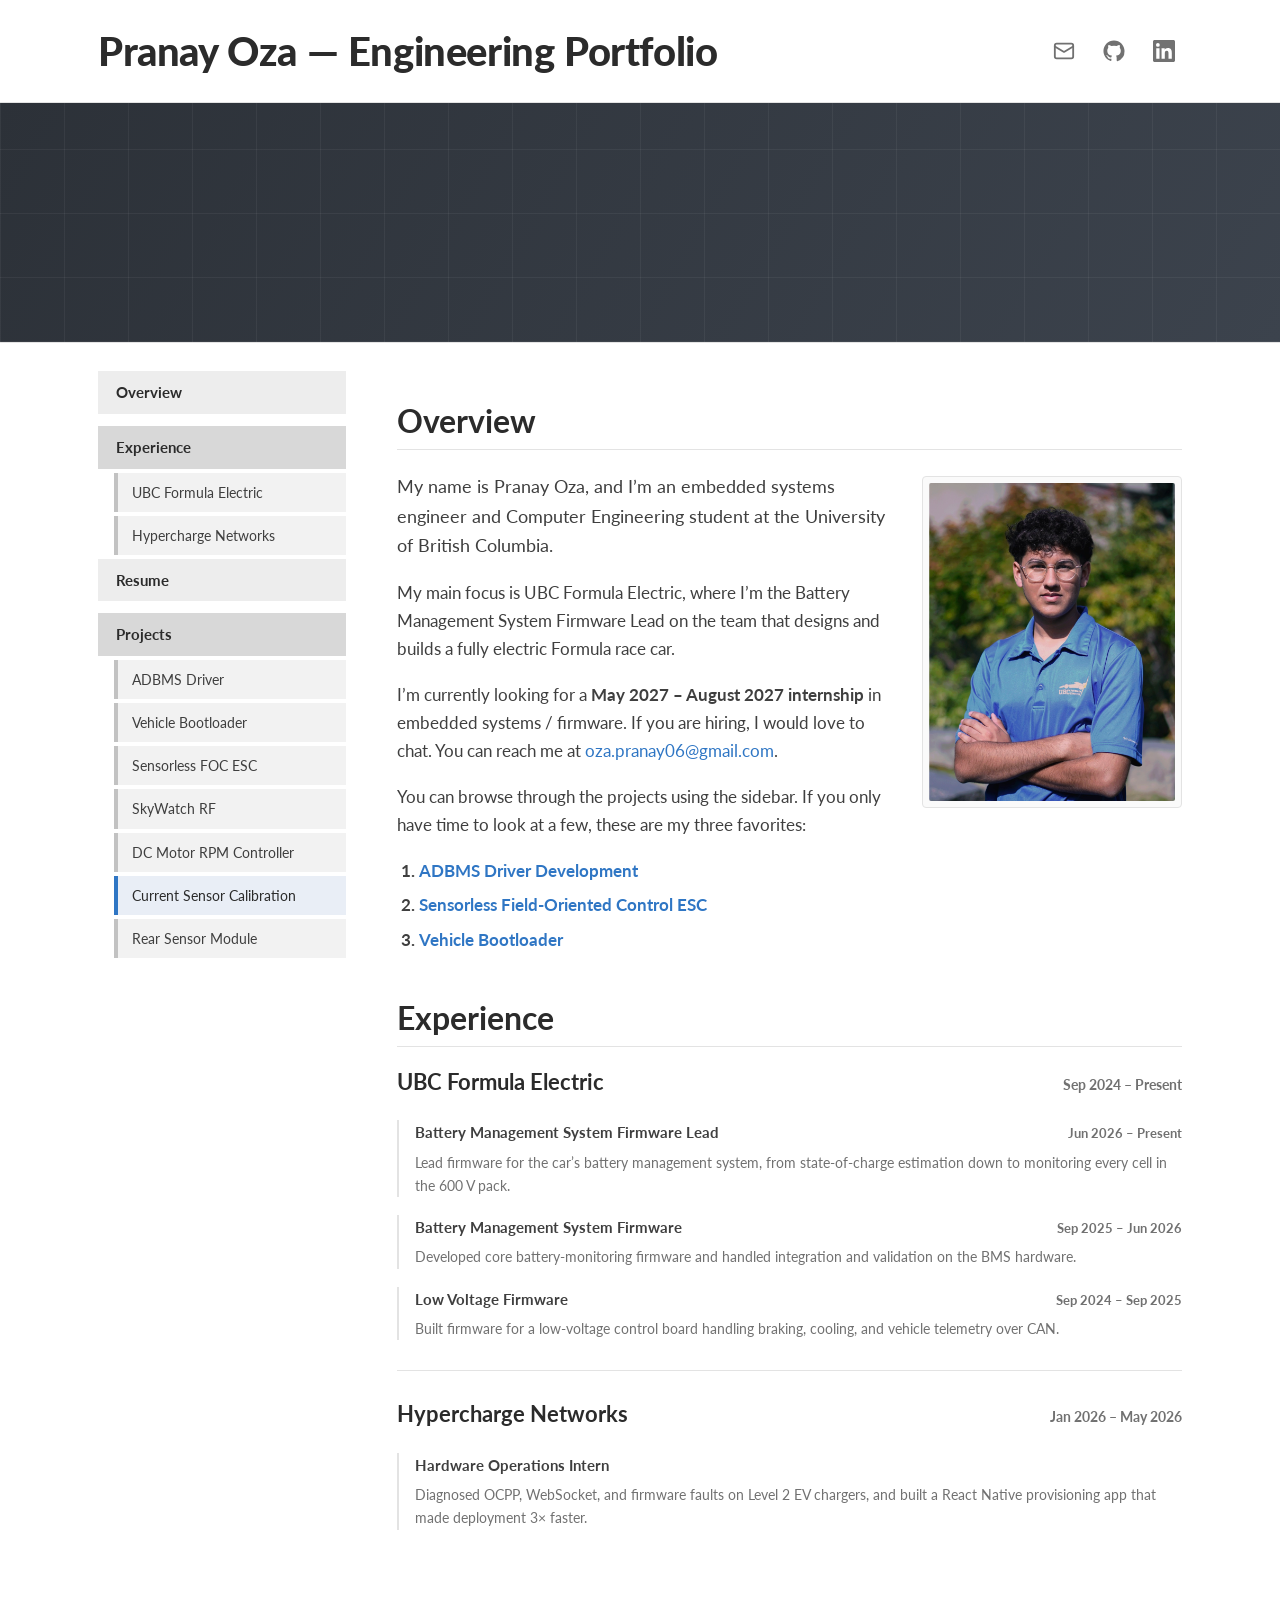
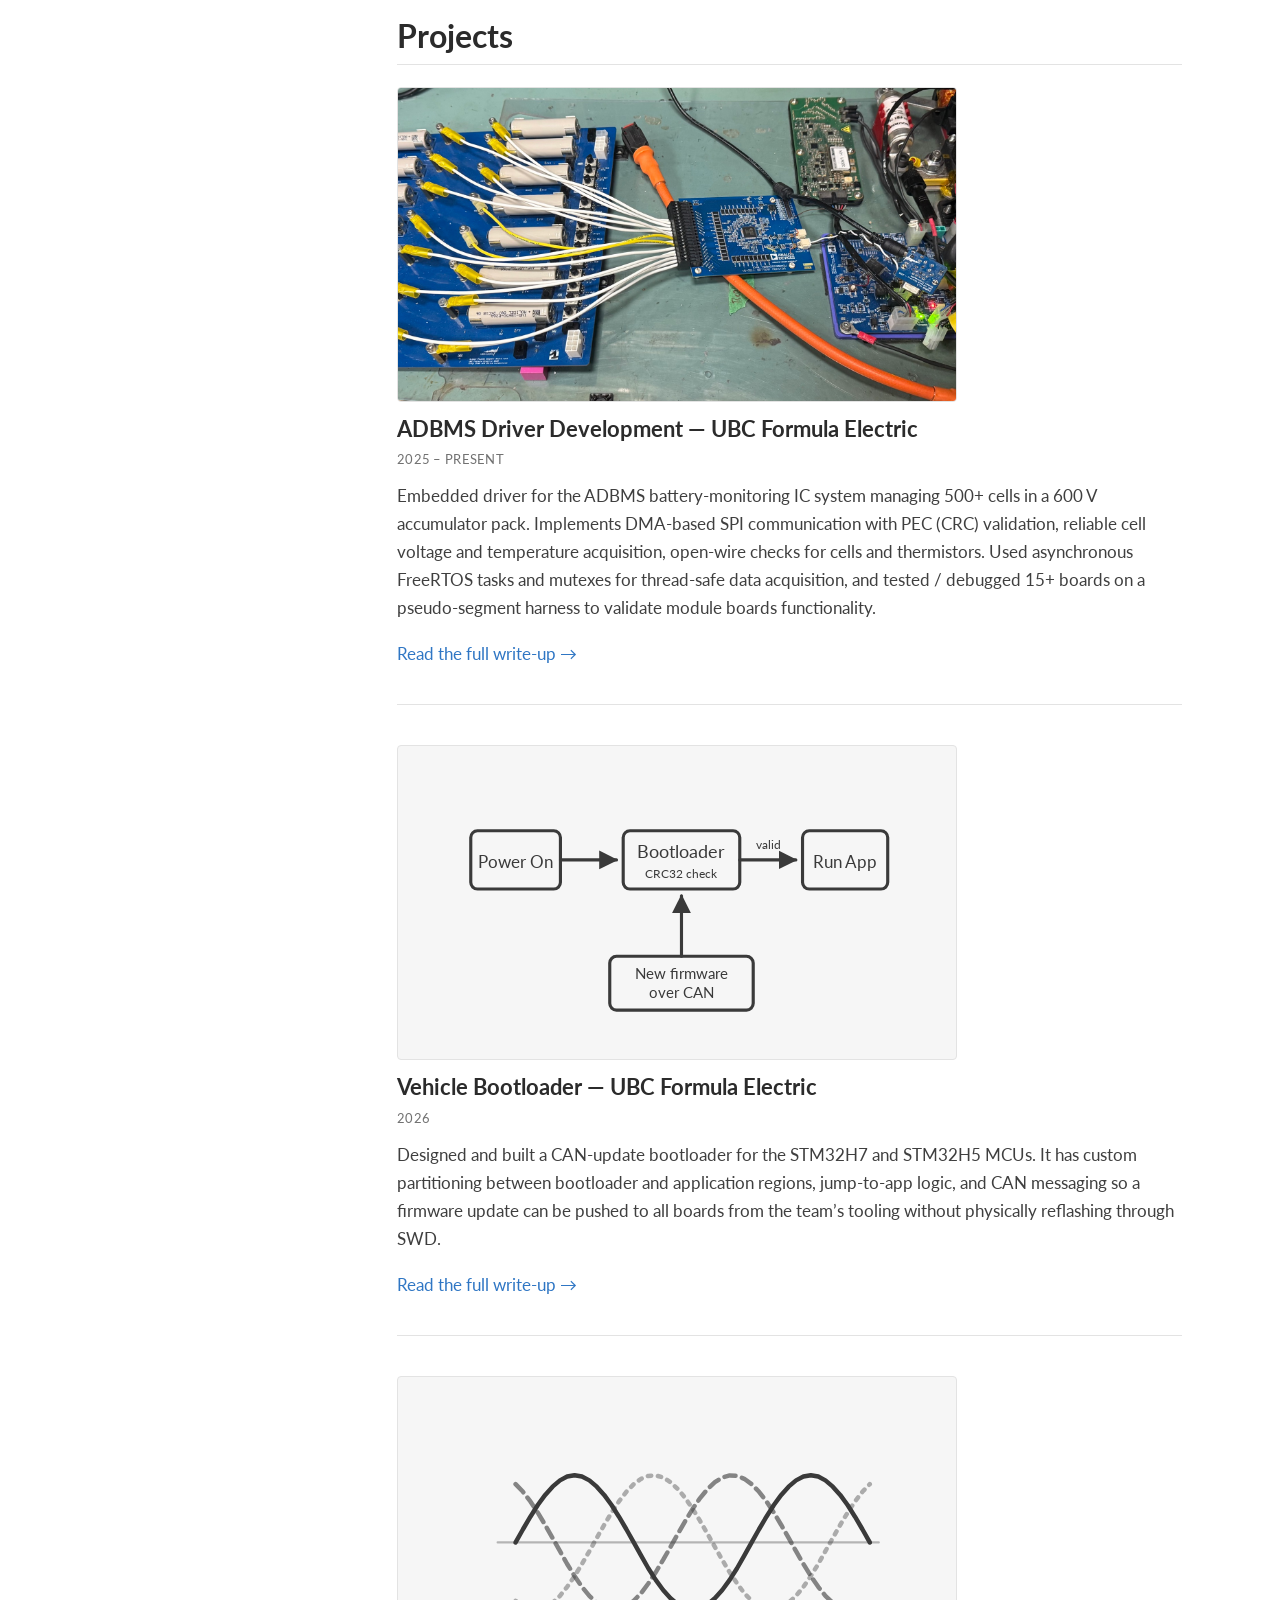
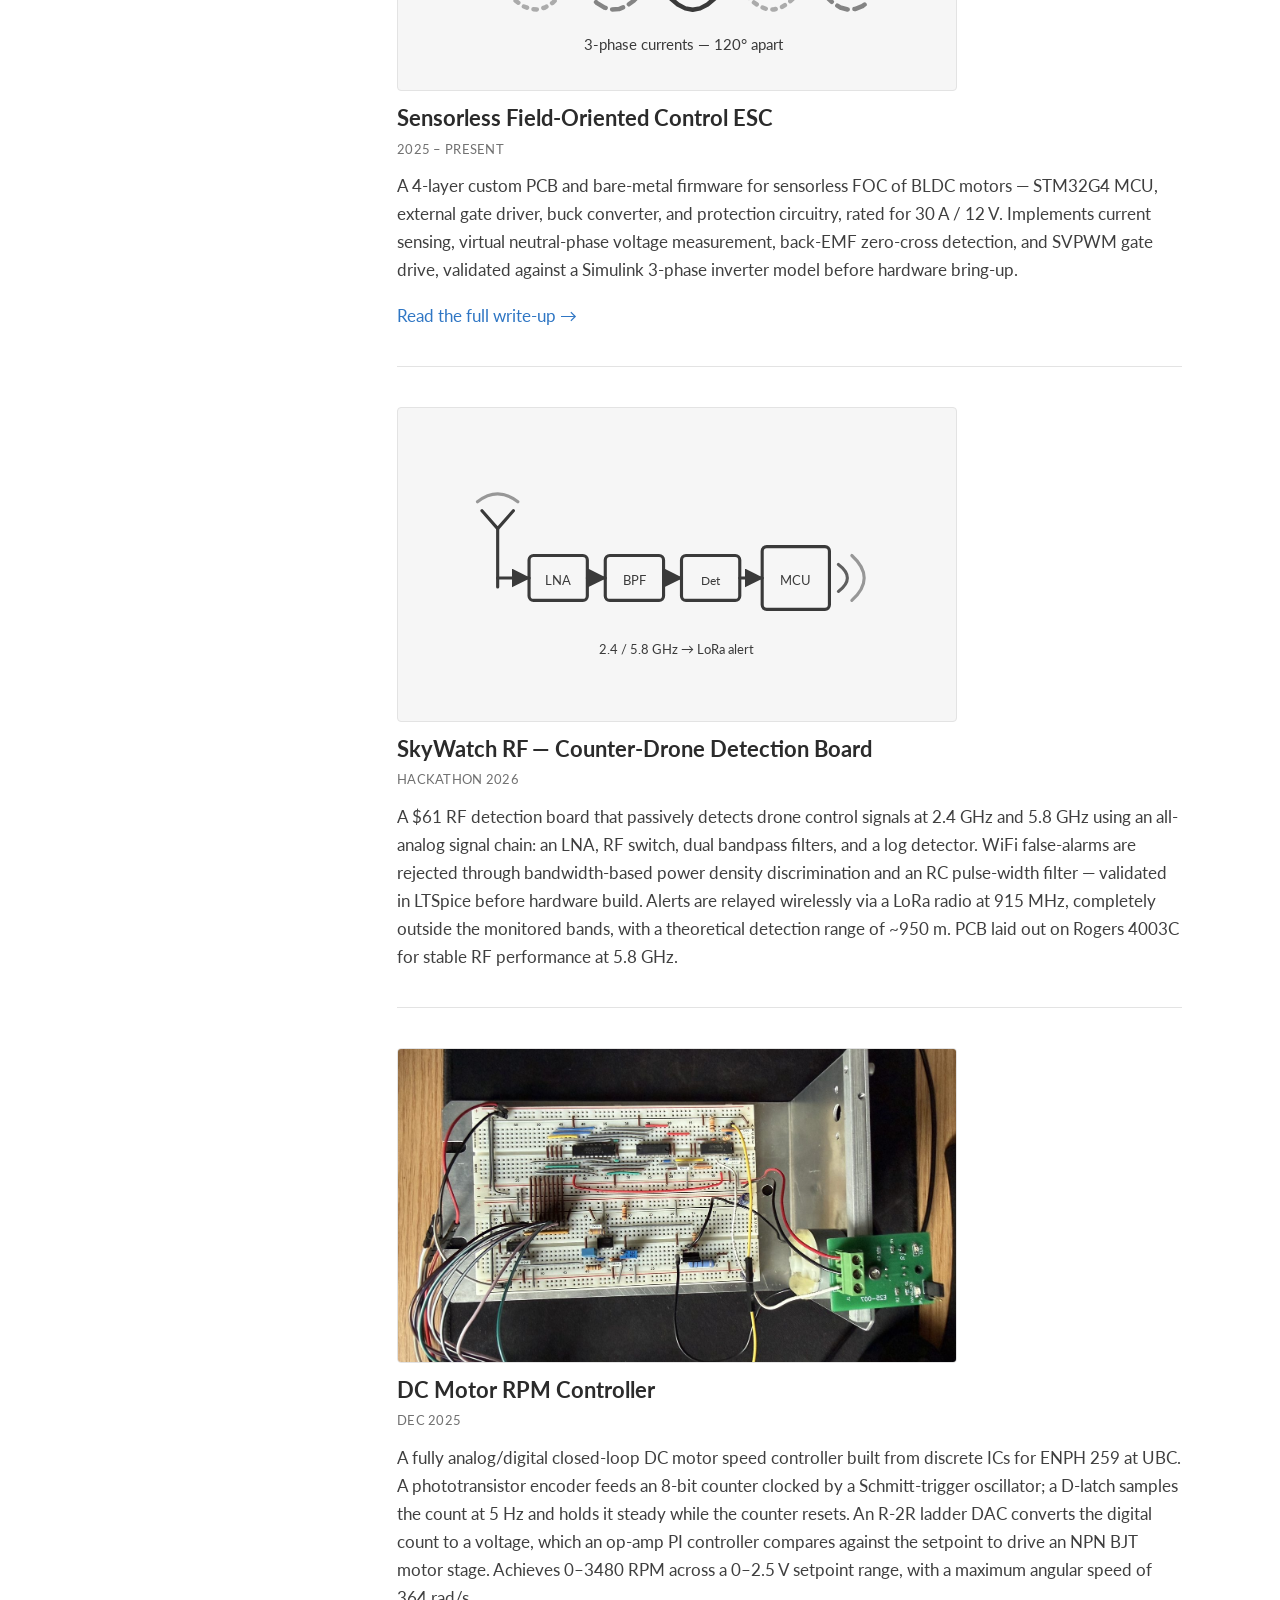
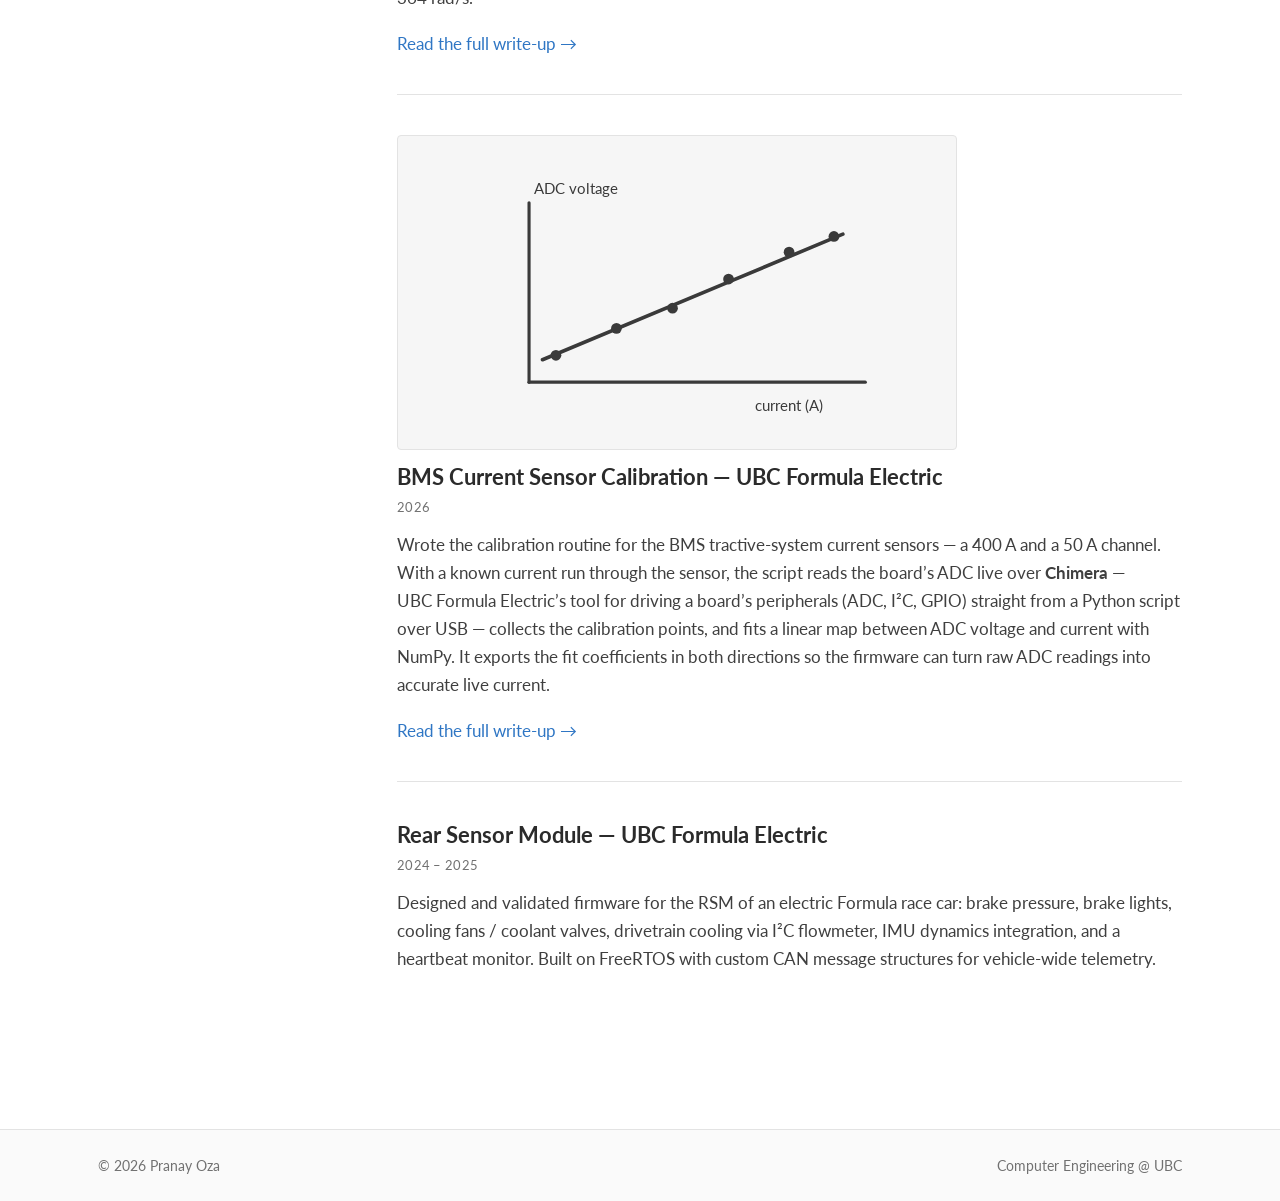
==== commit 10c46bce: "more changes" ====
--- a/index.html
+++ b/index.html
@@ -45,7 +45,7 @@
 
         <span class="side-link side-header">Projects</span>
         <a href="#p-adbms" class="side-link side-sub">ADBMS Driver</a>
-        <a href="#p-bootloader" class="side-link side-sub">BMS Bootloader</a>
+        <a href="#p-bootloader" class="side-link side-sub">Vehicle Bootloader</a>
         <a href="#p-foc" class="side-link side-sub">Sensorless FOC ESC</a>
         <a href="#p-skywatch" class="side-link side-sub">SkyWatch RF</a>
         <a href="#p-rpm" class="side-link side-sub">DC Motor RPM Controller</a>
@@ -73,7 +73,7 @@
         <ol class="fav-list">
           <li><a href="adbms-driver.html">ADBMS Driver Development</a></li>
           <li><a href="https://github.com/pranay-o" target="_blank" rel="noopener">Sensorless Field-Oriented Control ESC</a></li>
-          <li><a href="bms-bootloader.html">BMS Bootloader</a></li>
+          <li><a href="bms-bootloader.html">Vehicle Bootloader</a></li>
         </ol>
       </section>
 
@@ -167,9 +167,9 @@
               </svg>
             </div>
           </figure>
-          <h3>BMS Bootloader &mdash; UBC Formula Electric</h3>
+          <h3>Vehicle Bootloader &mdash; UBC Formula Electric</h3>
           <p class="project-meta"><span>2026</span></p>
-          <p>Designed and built a CAN-update bootloader for the BMS&rsquo;s STM32H7 MCU &mdash; CubeMX-generated boot project, custom partitioning between bootloader and application regions, jump-to-app logic, and CAN messaging so a brick-resistant firmware update can be pushed from the team&rsquo;s tooling without physically reflashing the board.</p>
+          <p>Designed and built a CAN-update bootloader for the STM32H7 and STM32H5 MCUs. It has custom partitioning between bootloader and application regions, jump-to-app logic, and CAN messaging so a firmware update can be pushed to all boards from the team&rsquo;s tooling without physically reflashing through SWD.</p>
           <a href="bms-bootloader.html">Read the full write-up &rarr;</a>
         </article>
 
@@ -192,7 +192,7 @@
           <h3>Sensorless Field-Oriented Control ESC</h3>
           <p class="project-meta"><span>2025 &ndash; Present</span></p>
           <p>A 4-layer custom PCB and bare-metal firmware for sensorless FOC of BLDC motors &mdash; STM32G4 MCU, external gate driver, buck converter, and protection circuitry, rated for 30&nbsp;A / 12&nbsp;V. Implements current sensing, virtual neutral-phase voltage measurement, back-EMF zero-cross detection, and SVPWM gate drive, validated against a Simulink 3-phase inverter model before hardware bring-up.</p>
-          <a href="https://github.com/pranay-o" target="_blank" rel="noopener">View on GitHub &rarr;</a>
+          <a href="foc-esc.html">Read the full write-up &rarr;</a>
         </article>
 
         <article id="p-skywatch" class="project-block">
@@ -268,32 +268,6 @@
         </article>
 
         <article id="p-rsm" class="project-block">
-          <figure class="figure">
-            <div class="figure-frame">
-              <svg viewBox="0 0 200 120" class="art-svg" role="img" aria-label="Rear sensor module: brake-pressure, IMU and flow sensors feed the RSM, which drives lights and fans/valves and reports over the CAN bus.">
-                <defs><marker id="tb-rsm" markerWidth="7" markerHeight="7" refX="5.5" refY="3" orient="auto"><path d="M0,0 L6,3 L0,6 Z" fill="currentColor"/></marker></defs>
-                <g fill="none" stroke="currentColor" stroke-width="1.4" stroke-linecap="round" stroke-linejoin="round">
-                  <rect x="80" y="40" width="44" height="30" rx="3"/>
-                  <line x1="46" y1="34" x2="80" y2="44" marker-end="url(#tb-rsm)"/>
-                  <line x1="46" y1="55" x2="80" y2="55" marker-end="url(#tb-rsm)"/>
-                  <line x1="46" y1="76" x2="80" y2="66" marker-end="url(#tb-rsm)"/>
-                  <line x1="124" y1="48" x2="158" y2="42" marker-end="url(#tb-rsm)"/>
-                  <line x1="124" y1="62" x2="158" y2="70" marker-end="url(#tb-rsm)"/>
-                  <line x1="102" y1="70" x2="102" y2="96"/>
-                  <line x1="24" y1="96" x2="180" y2="96"/>
-                </g>
-                <g fill="currentColor" font-family="Lato">
-                  <text x="102" y="59" font-size="8" text-anchor="middle">RSM</text>
-                  <text x="42" y="36" font-size="5.5" text-anchor="end">brake P</text>
-                  <text x="42" y="57" font-size="5.5" text-anchor="end">IMU</text>
-                  <text x="42" y="78" font-size="5.5" text-anchor="end">flow</text>
-                  <text x="160" y="42" font-size="5.5">lights</text>
-                  <text x="160" y="72" font-size="5.5">fans / valves</text>
-                  <text x="102" y="110" font-size="6" text-anchor="middle">CAN bus</text>
-                </g>
-              </svg>
-            </div>
-          </figure>
           <h3>Rear Sensor Module &mdash; UBC Formula Electric</h3>
           <p class="project-meta"><span>2024 &ndash; 2025</span></p>
           <p>Designed and validated firmware for the RSM of an electric Formula race car: brake pressure, brake lights, cooling fans / coolant valves, drivetrain cooling via I&sup2;C flowmeter, IMU dynamics integration, and a heartbeat monitor. Built on FreeRTOS with custom CAN message structures for vehicle-wide telemetry.</p>
--- a/styles.css
+++ b/styles.css
@@ -504,7 +504,7 @@
 .cv-iconbtn:hover { background: #30363d; color: #fff; }
 .cv-iconbtn svg { display: block; }
 .cv-toggle[aria-pressed="true"] { background: #1f6feb; border-color: #1f6feb; color: #fff; }
-.cv-ic-collapse { display: none; }
+.cv-expand .cv-ic-collapse { display: none; }
 .code-viewer.cv-fullscreen .cv-ic-expand { display: none; }
 .code-viewer.cv-fullscreen .cv-ic-collapse { display: block; }
 
@@ -734,6 +734,50 @@
 @keyframes bar3 { from { height: 0; y: 100; } to { height: 38; y: 62; } }
 @keyframes bar4 { from { height: 0; y: 100; } to { height: 60; y: 40; } }
 @keyframes bar5 { from { height: 0; y: 100; } to { height: 44; y: 56; } }
+
+/* ---------- wide diagrams / spec panels / equations (FOC page) ---------- */
+.figure--wide .figure-frame {
+  max-width: 840px;
+  aspect-ratio: auto;
+  padding: 26px 30px;
+}
+.figure--wide .figure-cap { max-width: 840px; text-align: left; }
+.figure--wide .art-svg { width: 100%; height: auto; }
+
+.spec-grid {
+  display: grid;
+  grid-template-columns: repeat(auto-fit, minmax(148px, 1fr));
+  gap: 1px;
+  background: var(--c-rule);
+  border: 1px solid var(--c-rule);
+  border-radius: 6px;
+  overflow: hidden;
+  margin: 8px 0 4px;
+  max-width: 840px;
+}
+.spec-grid div { background: #fafafa; padding: 12px 16px; }
+.spec-grid dt {
+  font-size: 12px;
+  text-transform: uppercase;
+  letter-spacing: 0.04em;
+  color: var(--c-muted);
+  font-weight: 700;
+}
+.spec-grid dd { margin: 3px 0 0; font-size: 16px; color: var(--c-heading); font-weight: 700; }
+
+.eqn {
+  margin: 16px 0;
+  padding: 12px 18px;
+  background: #f6f8fb;
+  border-left: 4px solid var(--c-side-active-bar);
+  border-radius: 0 4px 4px 0;
+  font-family: ui-monospace, SFMono-Regular, Menlo, Consolas, monospace;
+  font-size: 15px;
+  color: var(--c-heading);
+  overflow-x: auto;
+  max-width: 840px;
+}
+.eqn .eqn-note { color: var(--c-muted); font-family: var(--font); font-size: 13px; }
 
 /* ---------- responsive ---------- */
 @media (max-width: 860px) {
